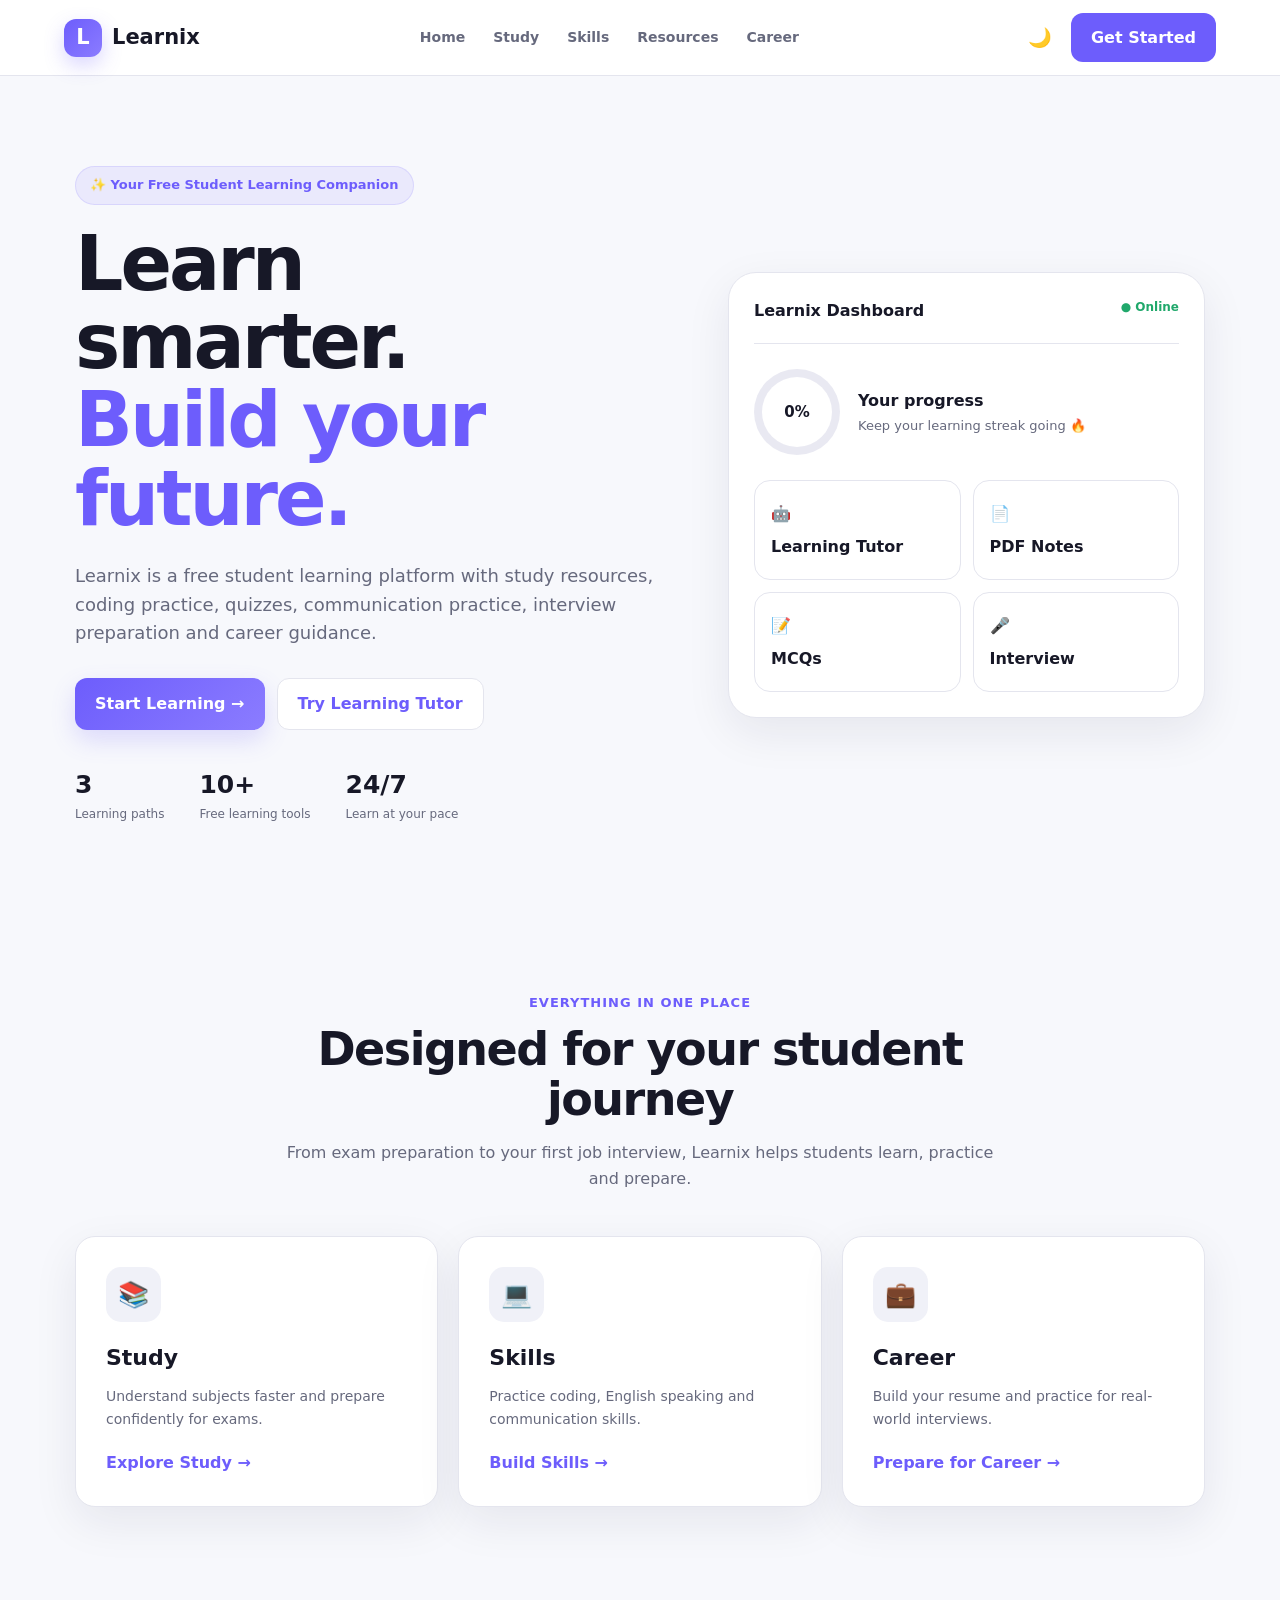
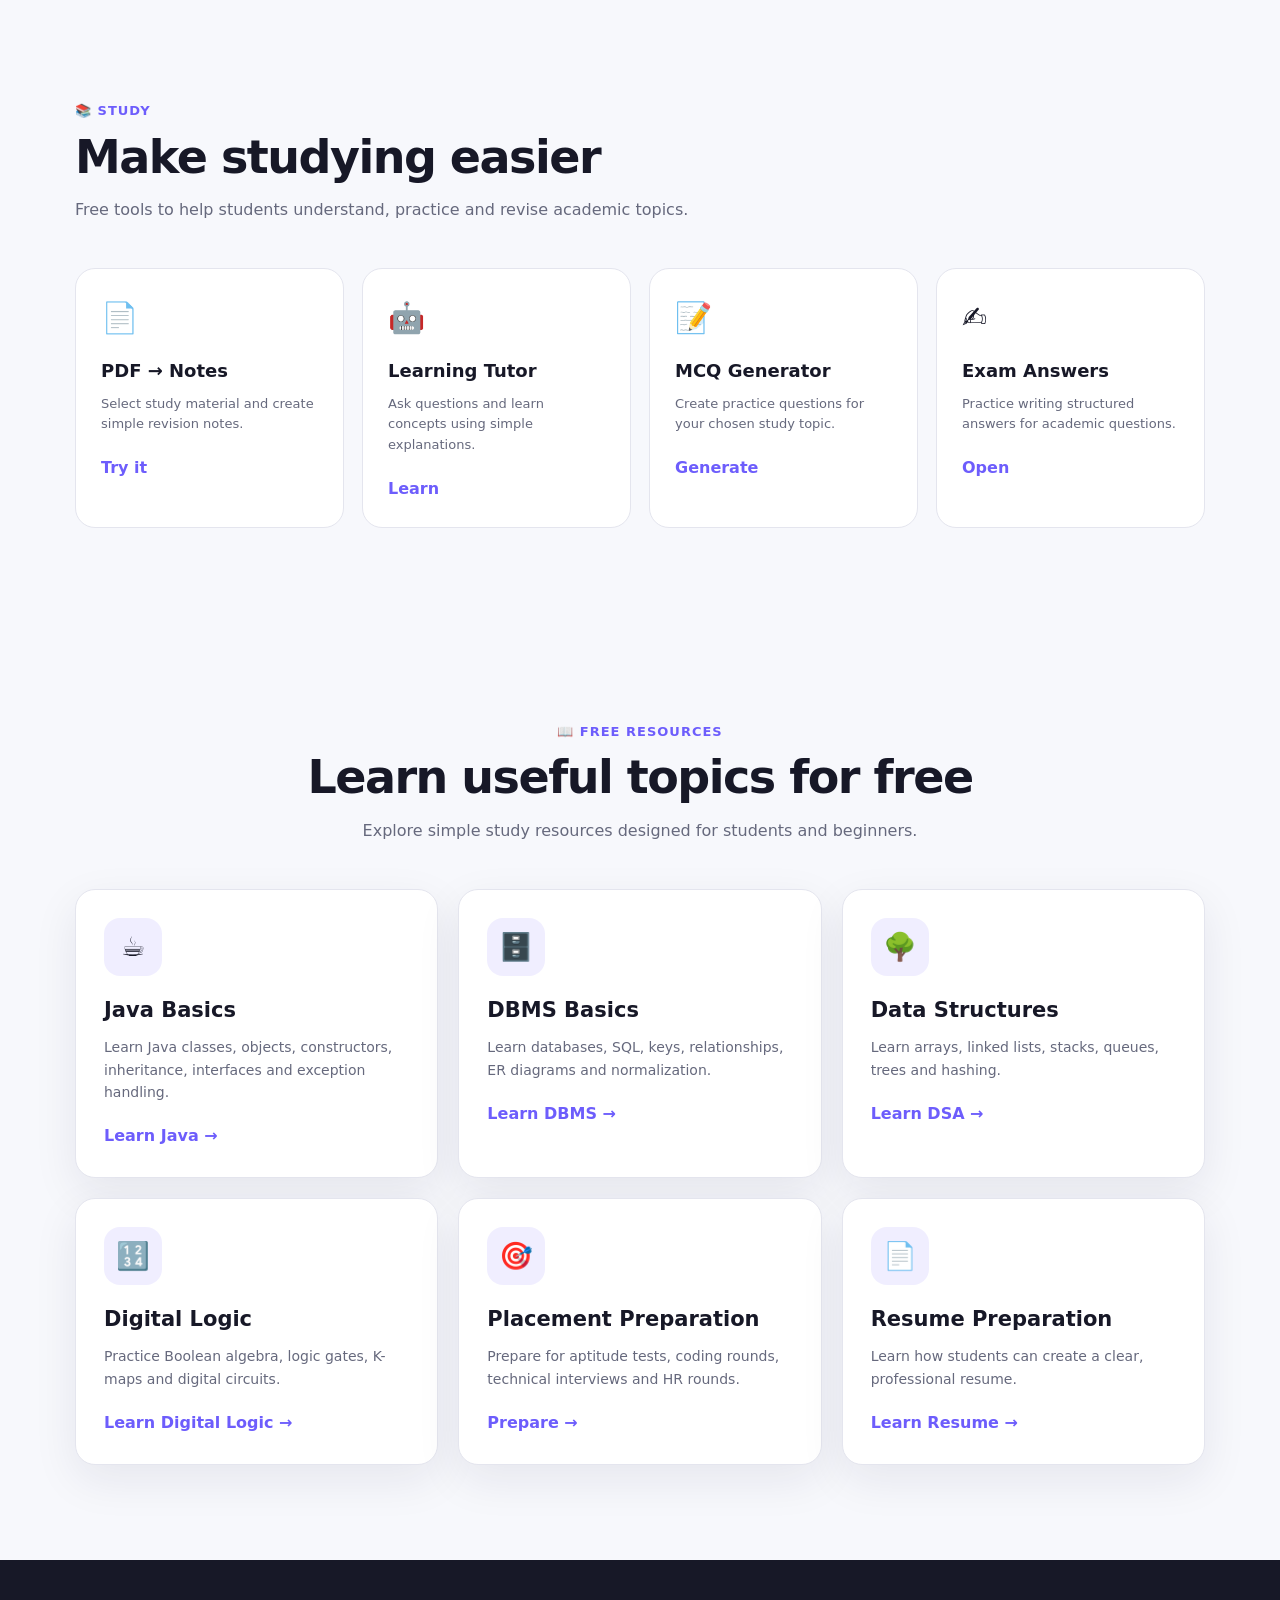
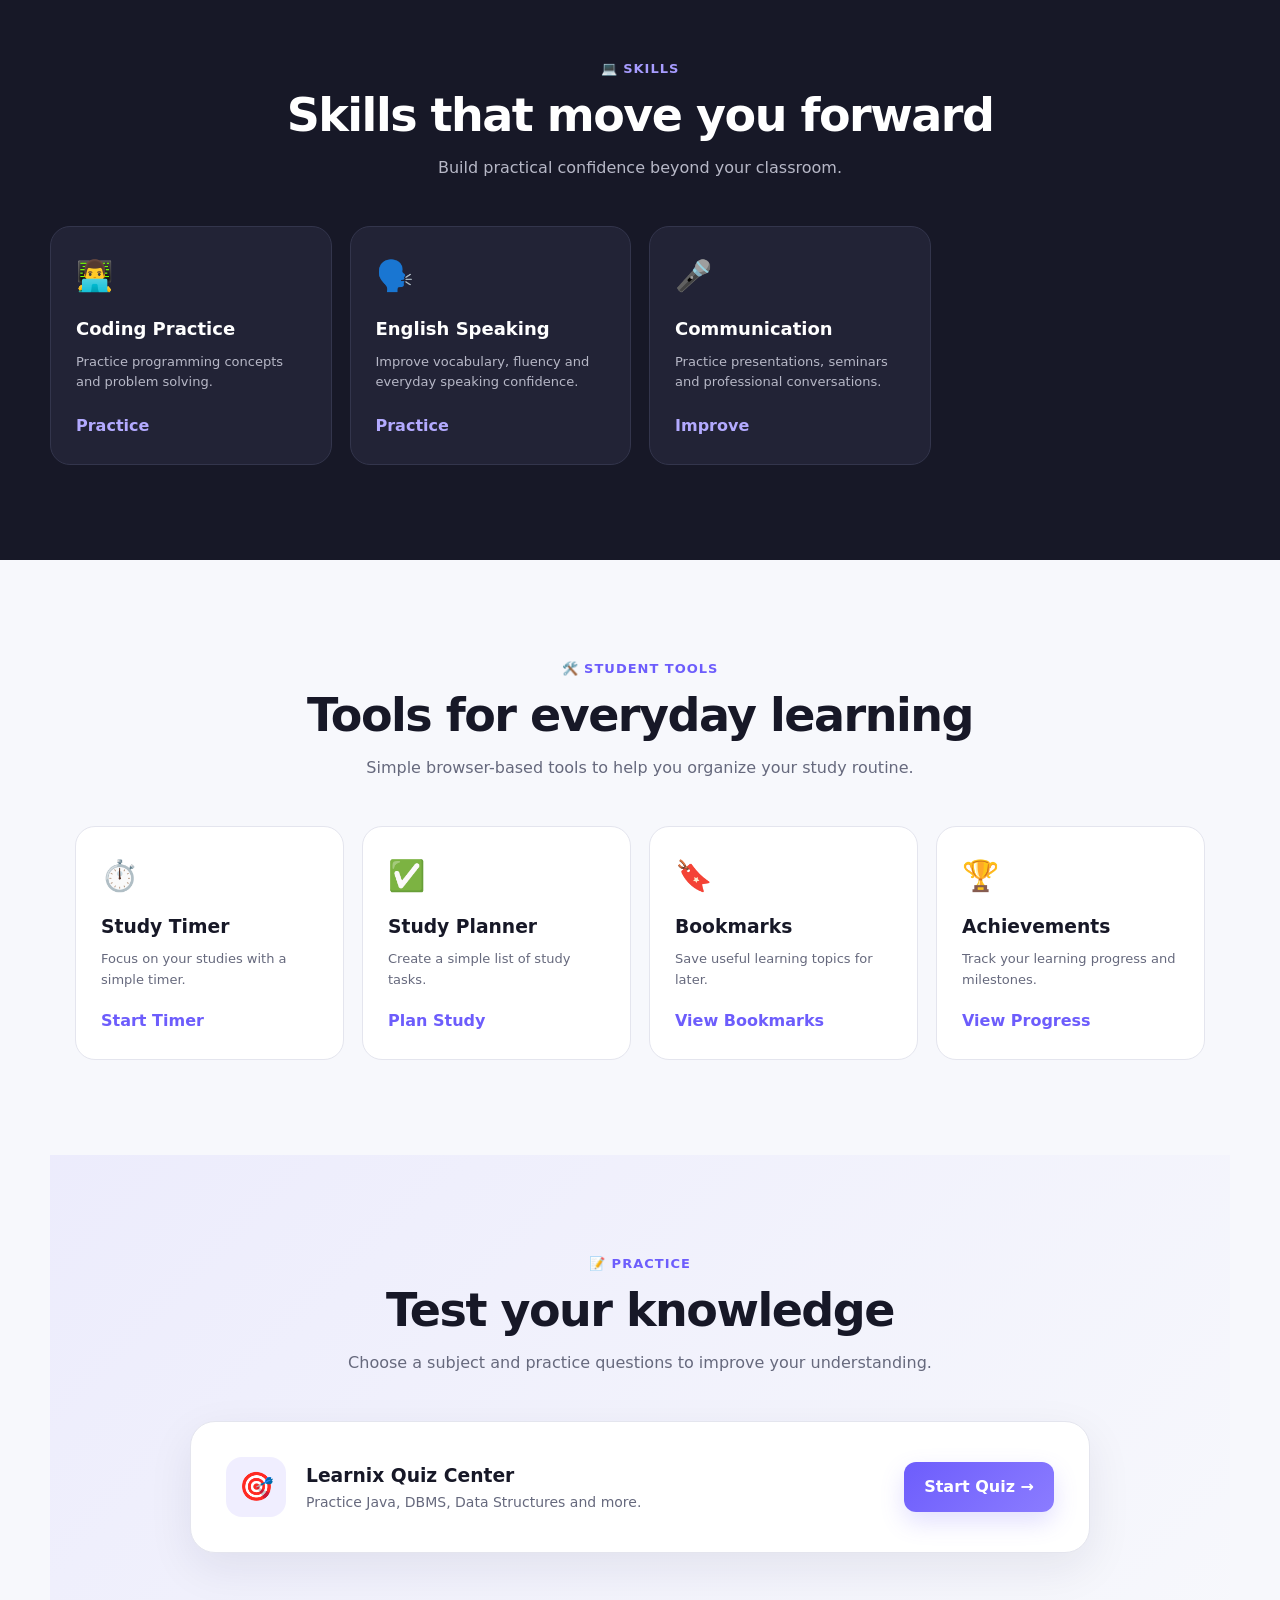
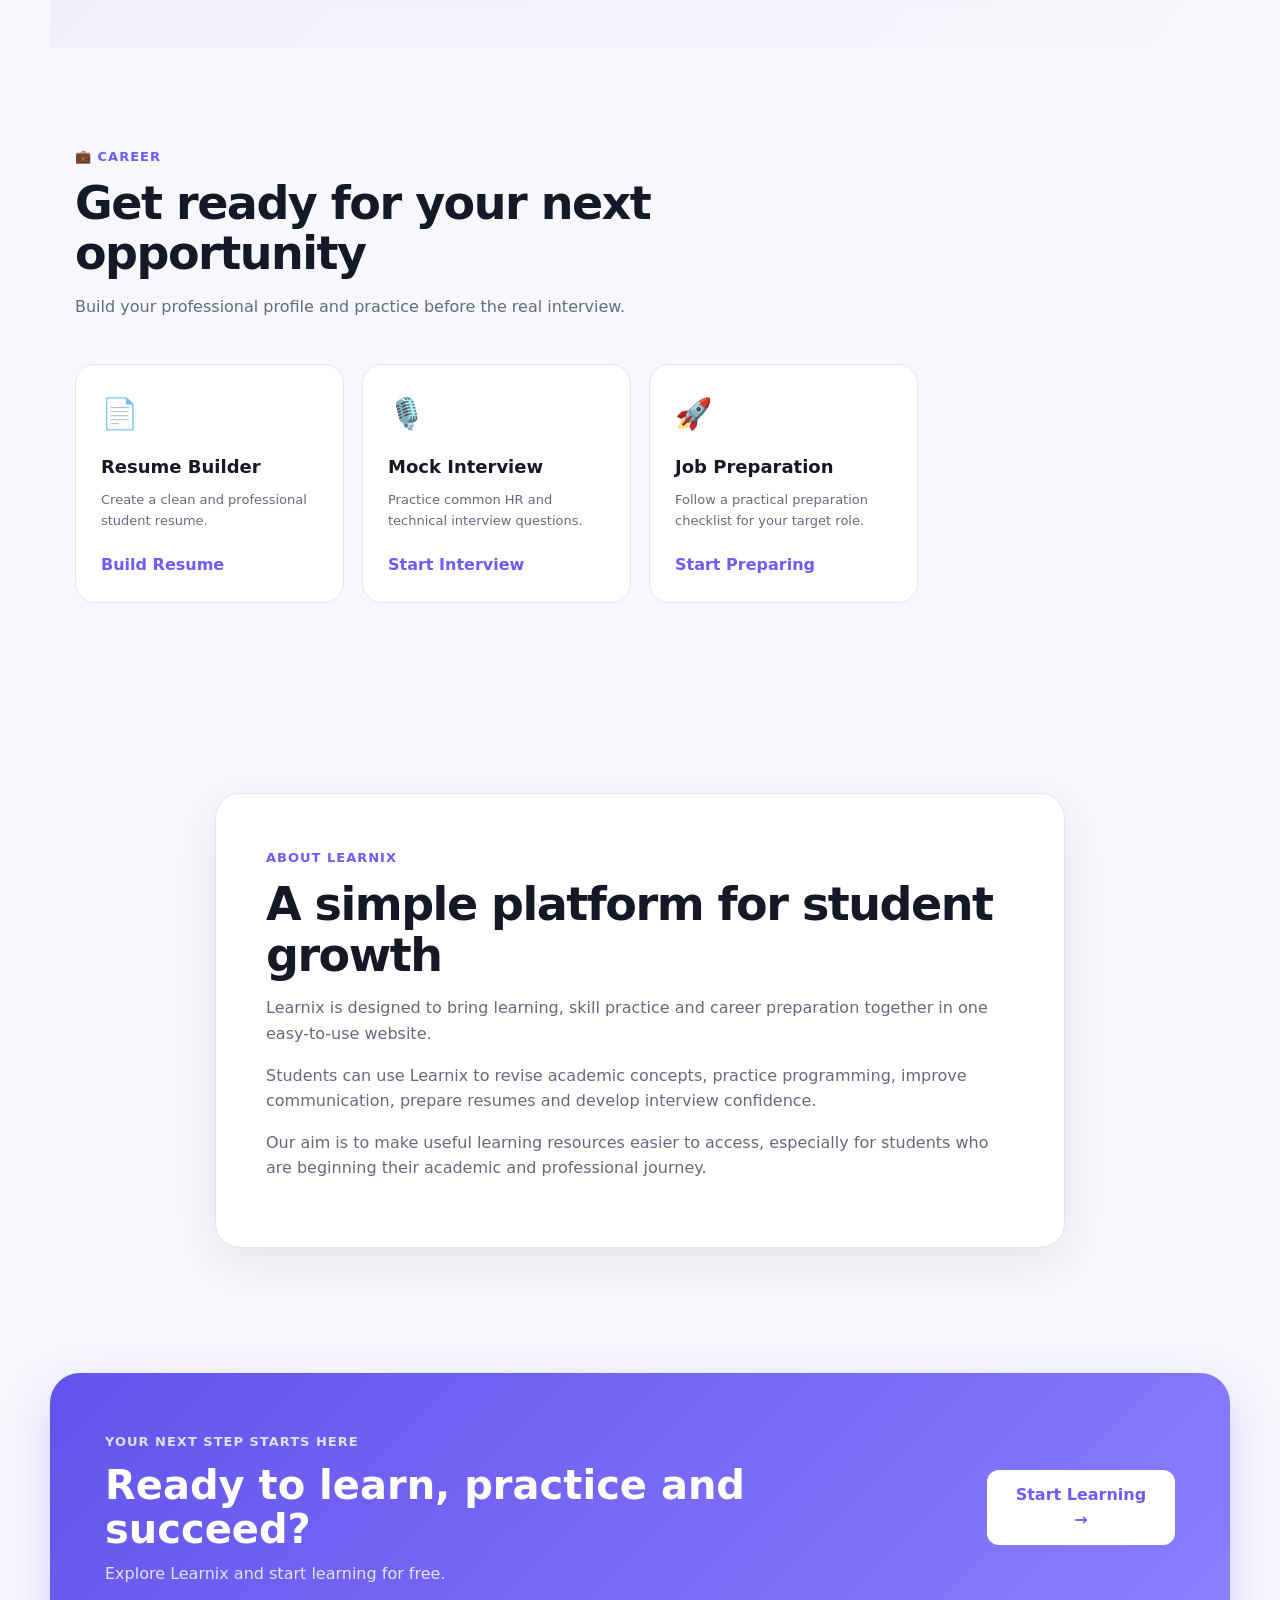
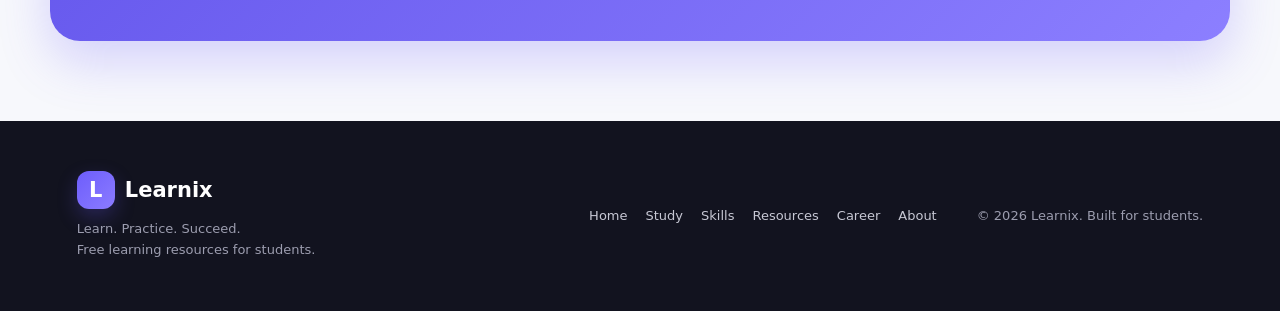
==== index.html @ 2bd8c311 "Update index.html" ====
<!DOCTYPE html>
<html lang="en">
<head>
  <meta charset="UTF-8">

  <meta name="viewport" content="width=device-width, initial-scale=1.0">

  <meta name="description"
    content="Learnix is a free student learning platform with study resources, quizzes, coding practice, communication practice, interview preparation and career guidance.">

  <meta name="keywords"
    content="student learning, Java, DBMS, data structures, digital logic, coding practice, quizzes, placement preparation, resume">

  <meta name="author" content="Learnix">

  <meta name="google-site-verification"
    content="WgPR1cvTCyJCbK8T-wBXMrwiM_SQbF-NjsoAGwTWQj8">

  <meta name="theme-color" content="#6d5dfc">

  <link rel="manifest" href="manifest.json">
  <link rel="stylesheet" href="style.css">

  <title>Learnix — Free Student Learning Platform</title>

  <!-- Google AdSense -->
  <script async
    src="https://pagead2.googlesyndication.com/pagead/js/adsbygoogle.js?client=ca-pub-1320658299938024"
    crossorigin="anonymous"></script>
</head>

<body>

<!-- ================= NAVBAR ================= -->

<header class="navbar">

  <a href="#home" class="brand">
    <span class="logo">L</span>
    <span>Learnix</span>
  </a>

  <nav id="nav">
    <a href="#home">Home</a>
    <a href="#study">Study</a>
    <a href="#skills">Skills</a>
    <a href="#resources">Resources</a>
    <a href="#career">Career</a>
  </nav>

  <div class="nav-actions">
    <button class="theme-btn" onclick="toggleTheme()" aria-label="Change theme">
      🌙
    </button>

    <button class="login-btn" onclick="openModal()">
      Get Started
    </button>

    <button
      class="nav-toggle"
      id="navToggle"
      aria-label="Open menu">
      ☰
    </button>
  </div>

</header>


<!-- ================= MAIN ================= -->

<main>

<!-- ================= HERO ================= -->

<section id="home" class="hero">

  <div class="hero-content">

    <div class="badge">
      ✨ Your Free Student Learning Companion
    </div>

    <h1>
      Learn smarter.<br>
      <span>Build your future.</span>
    </h1>

    <p>
      Learnix is a free student learning platform with study resources,
      coding practice, quizzes, communication practice, interview
      preparation and career guidance.
    </p>

    <div class="hero-actions">

      <button
        class="primary"
        onclick="scrollToSection('study')">
        Start Learning →
      </button>

      <button
    type="button"
    class="secondary"
    id="tutorButton">
    Try Learning Tutor
      </button>

    </div>

    <div class="mini-stats">

      <div>
        <b>3</b>
        <span>Learning paths</span>
      </div>

      <div>
        <b>10+</b>
        <span>Free learning tools</span>
      </div>

      <div>
        <b>24/7</b>
        <span>Learn at your pace</span>
      </div>

    </div>

  </div>


  <!-- DASHBOARD CARD -->

  <div class="hero-card">

    <div class="dashboard-top">
      <span>Learnix Dashboard</span>
      <span class="online">● Online</span>
    </div>

    <div class="progress-box">

      <div class="progress-ring">
        <span id="heroProgress">0%</span>
      </div>

      <div>
        <b>Your progress</b>
        <p>Keep your learning streak going 🔥</p>
      </div>

    </div>

    <div class="quick-grid">

      <button onclick="openTutor()">
        🤖
        <span>Learning Tutor</span>
      </button>

      <button onclick="openFeature('PDF → Notes')">
        📄
        <span>PDF Notes</span>
      </button>

      <button onclick="openFeature('MCQ Generator')">
        📝
        <span>MCQs</span>
      </button>

      <button onclick="openFeature('Mock Interview')">
        🎤
        <span>Interview</span>
      </button>

    </div>

  </div>

</section>


<!-- ================= OVERVIEW ================= -->

<section class="section intro">

  <div class="section-heading">

    <span class="eyebrow">
      Everything in one place
    </span>

    <h2>
      Designed for your student journey
    </h2>

    <p>
      From exam preparation to your first job interview,
      Learnix helps students learn, practice and prepare.
    </p>

  </div>


  <div class="three-cards">

    <article class="category study">

      <div class="icon">📚</div>

      <h3>Study</h3>

      <p>
        Understand subjects faster and prepare confidently
        for exams.
      </p>

      <button onclick="scrollToSection('study')">
        Explore Study →
      </button>

    </article>


    <article class="category skills">

      <div class="icon">💻</div>

      <h3>Skills</h3>

      <p>
        Practice coding, English speaking and communication
        skills.
      </p>

      <button onclick="scrollToSection('skills')">
        Build Skills →
      </button>

    </article>


    <article class="category career">

      <div class="icon">💼</div>

      <h3>Career</h3>

      <p>
        Build your resume and practice for real-world
        interviews.
      </p>

      <button onclick="scrollToSection('career')">
        Prepare for Career →
      </button>

    </article>

  </div>

</section>


<!-- ================= STUDY ================= -->

<section id="study" class="section feature-section">

  <div class="section-heading left">

    <span class="eyebrow">
      📚 Study
    </span>

    <h2>
      Make studying easier
    </h2>

    <p>
      Free tools to help students understand, practice
      and revise academic topics.
    </p>

  </div>


  <div class="feature-grid">

    <article class="feature">

      <span>📄</span>

      <h3>
        PDF → Notes
      </h3>

      <p>
        Select study material and create simple revision notes.
      </p>

      <button onclick="openFeature('PDF → Notes')">
        Try it
      </button>

    </article>


    <article class="feature">

      <span>🤖</span>

      <h3>
        Learning Tutor
      </h3>

      <p>
        Ask questions and learn concepts using simple explanations.
      </p>

      <button onclick="openTutor()">
        Learn
      </button>

    </article>


    <article class="feature">

      <span>📝</span>

      <h3>
        MCQ Generator
      </h3>

      <p>
        Create practice questions for your chosen study topic.
      </p>

      <button onclick="openFeature('MCQ Generator')">
        Generate
      </button>

    </article>


    <article class="feature">

      <span>✍️</span>

      <h3>
        Exam Answers
      </h3>

      <p>
        Practice writing structured answers for academic questions.
      </p>

      <button onclick="openFeature('Exam Answers')">
        Open
      </button>

    </article>

  </div>

</section>


<!-- ================= RESOURCES ================= -->

<section id="resources" class="section resources-section">

  <div class="section-heading">

    <span class="eyebrow">
      📖 Free Resources
    </span>

    <h2>
      Learn useful topics for free
    </h2>

    <p>
      Explore simple study resources designed for students
      and beginners.
    </p>

  </div>


  <div class="resource-grid">


    <!-- JAVA -->

    <article class="resource-card">

      <div class="resource-icon">
        ☕
      </div>

      <h3>
        Java Basics
      </h3>

      <p>
        Learn Java classes, objects, constructors,
        inheritance, interfaces and exception handling.
      </p>

      <button onclick="openFeature('Java Guide')">
        Learn Java →
      </button>

    </article>


    <!-- DBMS -->

    <article class="resource-card">

      <div class="resource-icon">
        🗄️
      </div>

      <h3>
        DBMS Basics
      </h3>

      <p>
        Learn databases, SQL, keys, relationships,
        ER diagrams and normalization.
      </p>

      <button onclick="openFeature('DBMS Guide')">
        Learn DBMS →
      </button>

    </article>


    <!-- DATA STRUCTURES -->

    <article class="resource-card">

      <div class="resource-icon">
        🌳
      </div>

      <h3>
        Data Structures
      </h3>

      <p>
        Learn arrays, linked lists, stacks, queues,
        trees and hashing.
      </p>

      <button onclick="openFeature('Data Structures Guide')">
        Learn DSA →
      </button>

    </article>


    <!-- DIGITAL LOGIC -->

    <article class="resource-card">

      <div class="resource-icon">
        🔢
      </div>

      <h3>
        Digital Logic
      </h3>

      <p>
        Practice Boolean algebra, logic gates, K-maps
        and digital circuits.
      </p>

      <button onclick="openFeature('Digital Logic Guide')">
        Learn Digital Logic →
      </button>

    </article>


    <!-- PLACEMENT -->

    <article class="resource-card">

      <div class="resource-icon">
        🎯
      </div>

      <h3>
        Placement Preparation
      </h3>

      <p>
        Prepare for aptitude tests, coding rounds,
        technical interviews and HR rounds.
      </p>

      <button onclick="openFeature('Placement Guide')">
        Prepare →
      </button>

    </article>


    <!-- RESUME -->

    <article class="resource-card">

      <div class="resource-icon">
        📄
      </div>

      <h3>
        Resume Preparation
      </h3>

      <p>
        Learn how students can create a clear,
        professional resume.
      </p>

      <button onclick="openFeature('Resume Guide')">
        Learn Resume →
      </button>

    </article>

  </div>

</section>


<!-- ================= SKILLS ================= -->

<section id="skills" class="section dark-section">

  <div class="section-heading">

    <span class="eyebrow">
      💻 Skills
    </span>

    <h2>
      Skills that move you forward
    </h2>

    <p>
      Build practical confidence beyond your classroom.
    </p>

  </div>


  <div class="feature-grid">

    <article class="feature dark-card">

      <span>👨‍💻</span>

      <h3>
        Coding Practice
      </h3>

      <p>
        Practice programming concepts and problem solving.
      </p>

      <button onclick="openFeature('Coding Practice')">
        Practice
      </button>

    </article>


    <article class="feature dark-card">

      <span>🗣️</span>

      <h3>
        English Speaking
      </h3>

      <p>
        Improve vocabulary, fluency and everyday
        speaking confidence.
      </p>

      <button onclick="openFeature('English Speaking')">
        Practice
      </button>

    </article>


    <article class="feature dark-card">

      <span>🎤</span>

      <h3>
        Communication
      </h3>

      <p>
        Practice presentations, seminars and professional
        conversations.
      </p>

      <button onclick="openFeature('Communication')">
        Improve
      </button>

    </article>

  </div>

</section>


<!-- ================= ADVANCED TOOLS ================= -->

<section id="tools" class="section">

  <div class="section-heading">

    <span class="eyebrow">
      🛠️ Student Tools
    </span>

    <h2>
      Tools for everyday learning
    </h2>

    <p>
      Simple browser-based tools to help you organize
      your study routine.
    </p>

  </div>


  <div class="tool-grid">


    <article class="tool-card">

      <span>⏱️</span>

      <h3>
        Study Timer
      </h3>

      <p>
        Focus on your studies with a simple timer.
      </p>

      <button onclick="openFeature('Study Timer')">
        Start Timer
      </button>

    </article>


    <article class="tool-card">

      <span>✅</span>

      <h3>
        Study Planner
      </h3>

      <p>
        Create a simple list of study tasks.
      </p>

      <button onclick="openFeature('Study Planner')">
        Plan Study
      </button>

    </article>


    <article class="tool-card">

      <span>🔖</span>

      <h3>
        Bookmarks
      </h3>

      <p>
        Save useful learning topics for later.
      </p>

      <button onclick="openFeature('Bookmarks')">
        View Bookmarks
      </button>

    </article>


    <article class="tool-card">

      <span>🏆</span>

      <h3>
        Achievements
      </h3>

      <p>
        Track your learning progress and milestones.
      </p>

      <button onclick="openFeature('Achievements')">
        View Progress
      </button>

    </article>

  </div>

</section>


<!-- ================= QUIZ ================= -->

<section id="quiz" class="section quiz-section">

  <div class="section-heading">

    <span class="eyebrow">
      📝 Practice
    </span>

    <h2>
      Test your knowledge
    </h2>

    <p>
      Choose a subject and practice questions to improve
      your understanding.
    </p>

  </div>


  <div class="quiz-card">

    <div class="quiz-info">

      <span>🎯</span>

      <div>

        <h3>
          Learnix Quiz Center
        </h3>

        <p>
          Practice Java, DBMS, Data Structures and more.
        </p>

      </div>

    </div>


    <button
      class="primary"
      onclick="openFeature('MCQ Generator')">
      Start Quiz →
    </button>

  </div>

</section>


<!-- ================= CAREER ================= -->

<section id="career" class="section feature-section">

  <div class="section-heading left">

    <span class="eyebrow">
      💼 Career
    </span>

    <h2>
      Get ready for your next opportunity
    </h2>

    <p>
      Build your professional profile and practice
      before the real interview.
    </p>

  </div>


  <div class="feature-grid">

    <article class="feature">

      <span>📄</span>

      <h3>
        Resume Builder
      </h3>

      <p>
        Create a clean and professional student resume.
      </p>

      <button onclick="openFeature('Resume Builder')">
        Build Resume
      </button>

    </article>


    <article class="feature">

      <span>🎙️</span>

      <h3>
        Mock Interview
      </h3>

      <p>
        Practice common HR and technical interview questions.
      </p>

      <button onclick="openFeature('Mock Interview')">
        Start Interview
      </button>

    </article>


    <article class="feature">

      <span>🚀</span>

      <h3>
        Job Preparation
      </h3>

      <p>
        Follow a practical preparation checklist
        for your target role.
      </p>

      <button onclick="openFeature('Job Preparation')">
        Start Preparing
      </button>

    </article>

  </div>

</section>


<!-- ================= ABOUT ================= -->

<section id="about" class="section about-section">

  <div class="about-content">

    <span class="eyebrow">
      About Learnix
    </span>

    <h2>
      A simple platform for student growth
    </h2>

    <p>
      Learnix is designed to bring learning, skill practice
      and career preparation together in one easy-to-use website.
    </p>

    <p>
      Students can use Learnix to revise academic concepts,
      practice programming, improve communication, prepare
      resumes and develop interview confidence.
    </p>

    <p>
      Our aim is to make useful learning resources easier
      to access, especially for students who are beginning
      their academic and professional journey.
    </p>

  </div>

</section>


<!-- ================= CTA ================= -->

<section class="cta">

  <div>

    <span class="eyebrow">
      Your next step starts here
    </span>

    <h2>
      Ready to learn, practice and succeed?
    </h2>

    <p>
      Explore Learnix and start learning for free.
    </p>

  </div>

  <button
    class="primary light"
    onclick="scrollToSection('resources')">
    Start Learning →
  </button>

</section>

</main>


<!-- ================= FOOTER ================= -->

<footer>

  <div>

    <a href="#home" class="brand">

      <span class="logo">
        L
      </span>

      <span>
        Learnix
      </span>

    </a>

    <p>
      Learn. Practice. Succeed.
    </p>

    <p>
      Free learning resources for students.
    </p>

  </div>


  <div class="footer-links">

    <a href="#home">
      Home
    </a>

    <a href="#study">
      Study
    </a>

    <a href="#skills">
      Skills
    </a>

    <a href="#resources">
      Resources
    </a>

    <a href="#career">
      Career
    </a>

    <a href="#about">
      About
    </a>

  </div>


  <p class="copyright">
    © 2026 Learnix. Built for students.
  </p>

</footer>
<!-- ================= MODAL ================= -->

<div class="modal" id="modal" aria-hidden="true">

  <div class="modal-box">

    <button
      class="close modal-close"
      id="closeModal"
      onclick="closeModal()">
      ×
    </button>

    <div class="modal-icon">
      ✨
    </div>

    <h2 class="modal-title">
      Welcome to Learnix
    </h2>

    <div class="modal-body">

      <p>
        Start exploring free learning resources.
      </p>

      <input
        id="nameInput"
        type="text"
        placeholder="Enter your name"
        maxlength="50">

      <button
        class="primary full"
        onclick="continueAction()">
        Continue →
      </button>

      <small>
        Your name is stored only in your browser.
      </small>

    </div>

  </div>

</div>



<!-- ================= JAVASCRIPT ================= -->

<script src="script.js"></script>

</body>
</html>
---- style.css ----
/* =========================================================
   LEARNIX — ADVANCED STUDENT PLATFORM
   MAIN STYLESHEET
   ========================================================= */

:root {
  --primary: #6d5dfc;
  --primary-dark: #5748e8;
  --secondary: #8b7cff;

  --bg: #f7f8fc;
  --surface: #ffffff;
  --surface-2: #f0f1f8;

  --text: #171827;
  --muted: #66697d;
  --border: #e4e5ee;

  --success: #20a86b;
  --danger: #e05252;

  --shadow: 0 15px 45px rgba(30, 30, 60, 0.08);
  --shadow-hover: 0 20px 55px rgba(30, 30, 60, 0.14);

  --radius: 20px;
  --radius-small: 12px;

  --max-width: 1180px;
}


/* =========================================================
   RESET
   ========================================================= */

* {
  margin: 0;
  padding: 0;
  box-sizing: border-box;
}

html {
  scroll-behavior: smooth;
}

body {
  font-family:
    Inter,
    ui-sans-serif,
    system-ui,
    -apple-system,
    BlinkMacSystemFont,
    "Segoe UI",
    sans-serif;

  background: var(--bg);
  color: var(--text);
  line-height: 1.6;
  overflow-x: hidden;
}

button,
input,
textarea,
select {
  font: inherit;
}

button {
  cursor: pointer;
}

a {
  color: inherit;
  text-decoration: none;
}


/* =========================================================
   NAVBAR
   ========================================================= */

.navbar {
  width: 100%;
  height: 76px;

  display: flex;
  align-items: center;
  justify-content: space-between;

  padding: 0 5%;

  background: rgba(255, 255, 255, 0.92);

  border-bottom: 1px solid var(--border);

  position: sticky;
  top: 0;
  z-index: 1000;

  backdrop-filter: blur(15px);
}

.brand {
  display: inline-flex;
  align-items: center;
  gap: 10px;

  font-size: 21px;
  font-weight: 800;
}

.logo {
  width: 38px;
  height: 38px;

  display: inline-flex;
  align-items: center;
  justify-content: center;

  color: white;

  background: linear-gradient(
    135deg,
    var(--primary),
    var(--secondary)
  );

  border-radius: 12px;

  font-weight: 900;

  box-shadow: 0 8px 20px rgba(109, 93, 252, 0.25);
}

.navbar nav {
  display: flex;
  align-items: center;
  gap: 28px;
}

.navbar nav a {
  color: var(--muted);
  font-size: 14px;
  font-weight: 600;

  transition: 0.2s ease;
}

.navbar nav a:hover {
  color: var(--primary);
}

.nav-actions {
  display: flex;
  align-items: center;
  gap: 10px;
}

.theme-btn,
.nav-toggle {
  border: 0;
  background: transparent;

  width: 42px;
  height: 42px;

  border-radius: 12px;

  display: flex;
  align-items: center;
  justify-content: center;

  font-size: 19px;

  transition: 0.2s ease;
}

.theme-btn:hover,
.nav-toggle:hover {
  background: var(--surface-2);
}

.nav-toggle {
  display: none;
}


/* =========================================================
   BUTTONS
   ========================================================= */

button {
  border: 0;
}

.primary,
.secondary,
.login-btn {
  padding: 12px 20px;

  border-radius: 12px;

  font-weight: 700;

  transition:
    transform 0.2s ease,
    box-shadow 0.2s ease,
    background 0.2s ease;
}

.primary {
  color: white;

  background: linear-gradient(
    135deg,
    var(--primary),
    var(--secondary)
  );

  box-shadow: 0 10px 25px rgba(109, 93, 252, 0.2);
}

.primary:hover {
  transform: translateY(-2px);
  box-shadow: 0 15px 30px rgba(109, 93, 252, 0.3);
}

.secondary {
  background: var(--surface);
  color: var(--primary);

  border: 1px solid var(--border);
}

.secondary:hover {
  background: var(--surface-2);
  transform: translateY(-2px);
}

.login-btn {
  color: white;
  background: var(--primary);
}

.login-btn:hover {
  background: var(--primary-dark);
}

.full {
  width: 100%;
}


/* =========================================================
   HERO
   ========================================================= */

.hero {
  max-width: var(--max-width);

  min-height: 650px;

  margin: auto;

  padding:
    90px 25px
    70px;

  display: grid;

  grid-template-columns:
    1.1fr
    0.9fr;

  gap: 70px;

  align-items: center;
}

.hero-content {
  max-width: 650px;
}

.badge {
  display: inline-flex;

  padding: 8px 14px;

  margin-bottom: 20px;

  color: var(--primary);

  background: rgba(109, 93, 252, 0.09);

  border: 1px solid rgba(109, 93, 252, 0.14);

  border-radius: 999px;

  font-size: 13px;
  font-weight: 700;
}

.hero h1 {
  font-size: clamp(45px, 7vw, 76px);

  line-height: 1.03;

  letter-spacing: -3px;

  margin-bottom: 24px;
}

.hero h1 span {
  color: var(--primary);
}

.hero p {
  color: var(--muted);

  font-size: 18px;

  max-width: 620px;

  margin-bottom: 30px;
}

.hero-actions {
  display: flex;
  flex-wrap: wrap;
  gap: 12px;

  margin-bottom: 35px;
}

.mini-stats {
  display: flex;
  gap: 35px;
}

.mini-stats div {
  display: flex;
  flex-direction: column;
}

.mini-stats b {
  font-size: 25px;
}

.mini-stats span {
  color: var(--muted);
  font-size: 12px;
}


/* =========================================================
   HERO DASHBOARD CARD
   ========================================================= */

.hero-card {
  background: var(--surface);

  border: 1px solid var(--border);

  border-radius: 28px;

  padding: 25px;

  box-shadow: var(--shadow);

  animation: floatCard 4s ease-in-out infinite;
}

@keyframes floatCard {

  0%,
  100% {
    transform: translateY(0);
  }

  50% {
    transform: translateY(-8px);
  }
}

.dashboard-top {
  display: flex;
  justify-content: space-between;

  padding-bottom: 20px;

  border-bottom: 1px solid var(--border);

  font-weight: 800;
}

.online {
  color: var(--success);
  font-size: 12px;
}

.progress-box {
  display: flex;
  align-items: center;

  gap: 18px;

  padding: 25px 0;
}

.progress-box p {
  margin: 3px 0 0;

  color: var(--muted);

  font-size: 13px;
}

.progress-ring {
  width: 86px;
  height: 86px;

  display: flex;
  align-items: center;
  justify-content: center;

  flex-shrink: 0;

  border-radius: 50%;

  background:
    conic-gradient(
      var(--primary) 0deg,
      var(--primary) 0deg,
      #e9e9f2 0deg
    );

  position: relative;
}

.progress-ring::after {
  content: "";

  position: absolute;

  inset: 8px;

  background: var(--surface);

  border-radius: 50%;
}

.progress-ring span {
  position: relative;
  z-index: 2;

  font-weight: 800;
  font-size: 15px;
}

.quick-grid {
  display: grid;

  grid-template-columns: 1fr 1fr;

  gap: 12px;
}

.quick-grid button {
  min-height: 100px;

  display: flex;
  flex-direction: column;

  align-items: flex-start;
  justify-content: center;

  gap: 8px;

  padding: 16px;

  border: 1px solid var(--border);

  border-radius: 16px;

  background: var(--surface);

  color: var(--text);

  font-weight: 700;

  transition: 0.2s ease;
}

.quick-grid button:first-letter {
  font-size: 22px;
}

.quick-grid button:hover {
  transform: translateY(-3px);

  border-color: rgba(109, 93, 252, 0.35);

  box-shadow: var(--shadow);
}


/* =========================================================
   SECTIONS
   ========================================================= */

.section {
  max-width: var(--max-width);

  margin: auto;

  padding:
    95px 25px;
}

.section-heading {
  max-width: 720px;

  margin:
    0 auto
    45px;

  text-align: center;
}

.section-heading.left {
  margin-left: 0;
  text-align: left;
}

.eyebrow {
  display: inline-block;

  margin-bottom: 10px;

  color: var(--primary);

  font-size: 13px;

  font-weight: 800;

  text-transform: uppercase;

  letter-spacing: 1px;
}

.section-heading h2,
.about-content h2 {
  font-size: clamp(30px, 5vw, 46px);

  line-height: 1.1;

  letter-spacing: -1.5px;

  margin-bottom: 15px;
}

.section-heading p,
.about-content p {
  color: var(--muted);

  font-size: 16px;
}


/* =========================================================
   INTRO CARDS
   ========================================================= */

.three-cards {
  display: grid;

  grid-template-columns:
    repeat(3, 1fr);

  gap: 20px;
}

.category {
  padding: 30px;

  background: var(--surface);

  border: 1px solid var(--border);

  border-radius: var(--radius);

  box-shadow: var(--shadow);

  transition: 0.25s ease;
}

.category:hover {
  transform: translateY(-6px);
  box-shadow: var(--shadow-hover);
}

.category .icon {
  width: 55px;
  height: 55px;

  display: flex;
  align-items: center;
  justify-content: center;

  background: var(--surface-2);

  border-radius: 15px;

  font-size: 25px;

  margin-bottom: 18px;
}

.category h3 {
  margin-bottom: 10px;

  font-size: 22px;
}

.category p {
  color: var(--muted);

  font-size: 14px;

  margin-bottom: 20px;
}

.category button {
  color: var(--primary);

  background: transparent;

  font-weight: 800;
}


/* =========================================================
   FEATURE GRID
   ========================================================= */

.feature-grid {
  display: grid;

  grid-template-columns:
    repeat(4, 1fr);

  gap: 18px;
}

.feature {
  padding: 25px;

  background: var(--surface);

  border: 1px solid var(--border);

  border-radius: var(--radius);

  transition: 0.25s ease;
}

.feature:hover {
  transform: translateY(-5px);

  box-shadow: var(--shadow-hover);

  border-color: rgba(109, 93, 252, 0.25);
}

.feature > span {
  display: block;

  font-size: 30px;

  margin-bottom: 15px;
}

.feature h3 {
  font-size: 18px;

  margin-bottom: 8px;
}

.feature p {
  color: var(--muted);

  font-size: 13px;

  margin-bottom: 20px;
}

.feature button,
.resource-card button,
.tool-card button {
  color: var(--primary);

  background: transparent;

  font-weight: 800;
}


/* =========================================================
   DARK SECTION
   ========================================================= */

.dark-section {
  max-width: none;

  padding-left: max(25px, calc((100% - var(--max-width)) / 2));
  padding-right: max(25px, calc((100% - var(--max-width)) / 2));

  background: #171827;

  color: white;
}

.dark-section .section-heading p {
  color: #b7b8c7;
}

.dark-section .eyebrow {
  color: #a79cff;
}

.dark-card {
  background: #222336;

  border-color: #33354c;
}

.dark-card p {
  color: #b7b8c7;
}

.dark-card button {
  color: #b3aaff;
}


/* =========================================================
   RESOURCE SECTION
   ========================================================= */

.resources-section {
  background: var(--bg);
}

.resource-grid {
  display: grid;

  grid-template-columns:
    repeat(3, 1fr);

  gap: 20px;
}

.resource-card {
  padding: 28px;

  background: var(--surface);

  border: 1px solid var(--border);

  border-radius: var(--radius);

  box-shadow: var(--shadow);

  transition: 0.25s ease;
}

.resource-card:hover {
  transform: translateY(-6px);

  box-shadow: var(--shadow-hover);

  border-color: rgba(109, 93, 252, 0.3);
}

.resource-icon {
  width: 58px;
  height: 58px;

  display: flex;
  align-items: center;
  justify-content: center;

  border-radius: 16px;

  background: rgba(109, 93, 252, 0.1);

  font-size: 27px;

  margin-bottom: 18px;
}

.resource-card h3 {
  font-size: 21px;

  margin-bottom: 9px;
}

.resource-card p {
  color: var(--muted);

  font-size: 14px;

  margin-bottom: 20px;
}


/* =========================================================
   TOOLS
   ========================================================= */

.tool-grid {
  display: grid;

  grid-template-columns:
    repeat(4, 1fr);

  gap: 18px;
}

.tool-card {
  padding: 25px;

  background: var(--surface);

  border: 1px solid var(--border);

  border-radius: var(--radius);

  transition: 0.25s ease;
}

.tool-card:hover {
  transform: translateY(-5px);

  box-shadow: var(--shadow-hover);
}

.tool-card > span {
  font-size: 30px;

  display: block;

  margin-bottom: 12px;
}

.tool-card h3 {
  margin-bottom: 7px;
}

.tool-card p {
  color: var(--muted);

  font-size: 13px;

  margin-bottom: 18px;
}


/* =========================================================
   QUIZ
   ========================================================= */

.quiz-section {
  background:
    linear-gradient(
      135deg,
      rgba(109, 93, 252, 0.08),
      transparent
    );
}

.quiz-card {
  max-width: 900px;

  margin: auto;

  padding: 35px;

  display: flex;

  align-items: center;

  justify-content: space-between;

  gap: 30px;

  background: var(--surface);

  border: 1px solid var(--border);

  border-radius: 25px;

  box-shadow: var(--shadow);
}

.quiz-info {
  display: flex;

  align-items: center;

  gap: 20px;
}

.quiz-info > span {
  width: 60px;
  height: 60px;

  display: flex;
  align-items: center;
  justify-content: center;

  background: rgba(109, 93, 252, 0.1);

  border-radius: 16px;

  font-size: 28px;
}

.quiz-info p {
  color: var(--muted);

  font-size: 14px;
}


/* =========================================================
   ABOUT
   ========================================================= */

.about-section {
  display: flex;

  justify-content: center;
}

.about-content {
  max-width: 850px;

  padding: 50px;

  background: var(--surface);

  border: 1px solid var(--border);

  border-radius: 25px;

  box-shadow: var(--shadow);
}

.about-content p {
  margin-bottom: 16px;
}


/* =========================================================
   CTA
   ========================================================= */

.cta {
  max-width: var(--max-width);

  margin:
    30px auto
    80px;

  padding: 55px;

  display: flex;

  align-items: center;

  justify-content: space-between;

  gap: 30px;

  color: white;

  background:
    linear-gradient(
      135deg,
      #6254eb,
      #8c7fff
    );

  border-radius: 30px;

  box-shadow: 0 20px 50px rgba(109, 93, 252, 0.25);
}

.cta .eyebrow {
  color: rgba(255, 255, 255, 0.8);
}

.cta h2 {
  font-size: clamp(27px, 4vw, 40px);

  line-height: 1.1;

  margin-bottom: 10px;
}

.cta p {
  color: rgba(255, 255, 255, 0.82);
}

.primary.light {
  color: var(--primary);

  background: white;

  box-shadow: none;
}

.primary.light:hover {
  background: #f5f5ff;
}


/* =========================================================
   FOOTER
   ========================================================= */

footer {
  padding: 50px 6%;

  display: grid;

  grid-template-columns:
    1fr
    auto
    auto;

  gap: 40px;

  align-items: center;

  background: #12131f;

  color: white;
}

footer .brand {
  margin-bottom: 10px;
}

footer p {
  color: #9c9daf;

  font-size: 13px;
}

.footer-links {
  display: flex;

  flex-wrap: wrap;

  gap: 18px;
}

.footer-links a {
  color: #c7c8d4;

  font-size: 13px;

  transition: 0.2s ease;
}

.footer-links a:hover {
  color: white;
}

.copyright {
  text-align: right;
}


/* =========================================================
   MODAL
   ========================================================= */

.modal {
  position: fixed;

  inset: 0;

  z-index: 3000;

  display: none;

  align-items: center;
  justify-content: center;

  padding: 20px;

  background: rgba(10, 10, 20, 0.68);

  backdrop-filter: blur(7px);
}

.modal.show {
  display: flex;
}

.modal-box {
  width: min(600px, 100%);

  max-height: 88vh;

  overflow-y: auto;

  padding: 35px;

  position: relative;

  background: var(--surface);

  color: var(--text);

  border-radius: 25px;

  box-shadow: 0 30px 80px rgba(0, 0, 0, 0.25);

  animation: modalIn 0.25s ease;
}

@keyframes modalIn {

  from {
    opacity: 0;
    transform: translateY(20px) scale(0.97);
  }

  to {
    opacity: 1;
    transform: translateY(0) scale(1);
  }

}

.close {
  position: absolute;

  top: 15px;
  right: 15px;

  width: 38px;
  height: 38px;

  display: flex;
  align-items: center;
  justify-content: center;

  border-radius: 50%;

  background: var(--surface-2);

  color: var(--text);

  font-size: 25px;
}

.modal-icon {
  width: 55px;
  height: 55px;

  display: flex;
  align-items: center;
  justify-content: center;

  margin-bottom: 15px;

  background: rgba(109, 93, 252, 0.1);

  border-radius: 15px;

  font-size: 25px;
}

.modal-box h2 {
  margin-bottom: 10px;
}

.modal-box p {
  color: var(--muted);

  margin-bottom: 20px;
}

.modal-box input,
.modal-box textarea,
.modal-box select {
  width: 100%;

  padding: 13px 15px;

  margin-bottom: 12px;

  background: var(--surface);

  color: var(--text);

  border: 1px solid var(--border);

  border-radius: 12px;

  outline: none;
}

.modal-box input:focus,
.modal-box textarea:focus,
.modal-box select:focus {
  border-color: var(--primary);

  box-shadow: 0 0 0 3px rgba(109, 93, 252, 0.1);
}

.modal-box small {
  display: block;

  color: var(--muted);

  text-align: center;

  margin-top: 12px;

  font-size: 11px;
}


/* =========================================================
   MODAL CONTENT
   ========================================================= */

.modal-content {
  margin-top: 20px;
}

.modal-content h3 {
  margin:
    22px 0
    8px;
}

.modal-content p {
  margin-bottom: 12px;
}

.modal-content ul {
  padding-left: 22px;

  margin-bottom: 15px;
}

.modal-content li {
  margin-bottom: 7px;
}

.modal-content code,
.code-box {
  display: block;

  padding: 18px;

  margin: 15px 0;

  overflow-x: auto;

  background: #171827;

  color: #f5f5ff;

  border-radius: 12px;

  font-family:
    Consolas,
    Monaco,
    monospace;

  font-size: 13px;

  white-space: pre-wrap;
}


/* =========================================================
   QUIZ UI
   ========================================================= */

.quiz-question {
  padding: 20px;

  margin-bottom: 15px;

  background: var(--surface-2);

  border-radius: 15px;
}

.quiz-question h3 {
  font-size: 16px;

  margin-bottom: 15px;
}

.quiz-option {
  width: 100%;

  padding: 12px 15px;

  margin-bottom: 8px;

  text-align: left;

  background: var(--surface);

  color: var(--text);

  border: 1px solid var(--border);

  border-radius: 10px;

  transition: 0.2s ease;
}

.quiz-option:hover {
  border-color: var(--primary);

  background: rgba(109, 93, 252, 0.05);
}

.quiz-option.correct {
  border-color: var(--success);

  background: rgba(32, 168, 107, 0.1);
}

.quiz-option.wrong {
  border-color: var(--danger);

  background: rgba(224, 82, 82, 0.1);
}

.quiz-result {
  padding: 25px;

  text-align: center;

  background: rgba(109, 93, 252, 0.08);

  border-radius: 15px;
}

.quiz-result strong {
  display: block;

  font-size: 40px;

  color: var(--primary);

  margin-bottom: 5px;
}


/* =========================================================
   TIMER
   ========================================================= */

.timer-display {
  text-align: center;

  font-size: 55px;

  font-weight: 900;

  letter-spacing: 2px;

  margin: 25px 0;

  color: var(--primary);
}

.timer-controls {
  display: flex;

  justify-content: center;

  gap: 10px;

  flex-wrap: wrap;
}


/* =========================================================
   PLANNER
   ========================================================= */

.planner-form {
  display: flex;

  gap: 10px;

  margin-bottom: 20px;
}

.planner-form input {
  flex: 1;

  margin: 0;
}

.task-list {
  list-style: none;

  padding: 0;
}

.task-list li {
  display: flex;

  align-items: center;

  justify-content: space-between;

  gap: 10px;

  padding: 12px 15px;

  margin-bottom: 8px;

  background: var(--surface-2);

  border-radius: 10px;
}

.task-list li.completed {
  text-decoration: line-through;

  opacity: 0.55;
}


/* =========================================================
   RESUME
   ========================================================= */

.resume-preview {
  padding: 30px;

  background: white;

  color: #171717;

  border: 1px solid #ddd;

  border-radius: 10px;

  margin-top: 20px;
}

.resume-preview h1 {
  font-size: 28px;

  margin-bottom: 3px;
}

.resume-preview .resume-contact {
  color: #666;

  font-size: 13px;

  margin-bottom: 20px;
}

.resume-preview h3 {
  padding-bottom: 5px;

  margin-top: 18px;

  border-bottom: 1px solid #ddd;
}


/* ============================
   NOTIFICATIONS
   ========================================================= */

.toast {
  position: fixed;

  right: 20px;
  bottom: 20px;

  z-index: 5000;

  max-width: 320px;

  padding: 14px 18px;

  color: white;

  background: #171827;

  border-radius: 12px;

  box-shadow: var(--shadow);

  animation: toastIn 0.3s ease;
}

@keyframes toastIn {

  from {
    opacity: 0;
    transform: translateY(15px);
  }

  to {
    opacity: 1;
    transform: translateY(0);
  }

}


/* =========================================================
   DARK MODE
   ========================================================= */

body.dark-mode {
  --bg: #0e0f18;
  --surface: #171827;
  --surface-2: #202133;

  --text: #f5f5fb;
  --muted: #a9aabd;
  --border: #2c2e43;

  --shadow: 0 15px 45px rgba(0, 0, 0, 0.25);
  --shadow-hover: 0 20px 55px rgba(0, 0, 0, 0.35);
}

body.dark-mode .navbar {
  background: rgba(14, 15, 24, 0.92);
}

body.dark-mode .secondary {
  background: var(--surface);
}

body.dark-mode .progress-ring::after {
  background: var(--surface);
}

body.dark-mode .resume-preview {
  background: white;
  color: #171717;
}

body.dark-mode .quiz-option {
  background: var(--surface);
}


/* =========================================================
   RESPONSIVE — TABLET
   ========================================================= */

@media (max-width: 1000px) {

  .navbar {
    padding: 0 25px;
  }

  .navbar nav {
    gap: 15px;
  }

  .hero {
    grid-template-columns: 1fr;

    text-align: center;

    padding-top: 65px;
  }

  .hero-content {
    margin: auto;
  }

  .hero-actions {
    justify-content: center;
  }

  .mini-stats {
    justify-content: center;
  }

  .hero-card {
    max-width: 650px;

    width: 100%;

    margin: auto;

    text-align: left;
  }

  .feature-grid {
    grid-template-columns:
      repeat(2, 1fr);
  }

  .tool-grid {
    grid-template-columns:
      repeat(2, 1fr);
  }

  .resource-grid {
    grid-template-columns:
      repeat(2, 1fr);
  }

  footer {
    grid-template-columns: 1fr 1fr;
  }

  .copyright {
    text-align: left;
  }

}


/* =========================================================
   RESPONSIVE — MOBILE
   ========================================================= */

@media (max-width: 700px) {

  .navbar {
    height: 68px;

    padding: 0 16px;
  }

  .navbar nav {
    display: none;

    position: absolute;

    top: 68px;
    left: 12px;
    right: 12px;

    padding: 15px;

    flex-direction: column;

    align-items: stretch;

    gap: 5px;

    background: var(--surface);

    border: 1px solid var(--border);

    border-radius: 15px;

    box-shadow: var(--shadow);
  }

  .navbar nav.active {
    display: flex;
  }

  .navbar nav a {
    padding: 12px;
  }

  .login-btn {
    display: none;
  }

  .nav-toggle {
    display: flex;
  }

  .hero {
    min-height: auto;

    padding:
      55px 18px
      50px;

    gap: 40px;
  }

  .hero h1 {
    font-size: 46px;

    letter-spacing: -2px;
  }

  .hero p {
    font-size: 16px;
  }

  .mini-stats {
    gap: 18px;
  }

  .mini-stats b {
    font-size: 21px;
  }

  .mini-stats span {
    font-size: 10px;
  }

  .section {
    padding:
      65px 18px;
  }

  .three-cards,
  .feature-grid,
  .resource-grid,
  .tool-grid {
    grid-template-columns: 1fr;
  }

  .section-heading {
    margin-bottom: 30px;
  }

  .quiz-card {
    flex-direction: column;

    align-items: stretch;

    padding: 25px;
  }

  .quiz-info {
    align-items: flex-start;
  }

  .cta {
    margin:
      20px 18px
      60px;

    padding: 35px 25px;

    flex-direction: column;

    align-items: flex-start;
  }

  footer {
    padding:
      40px 20px;

    grid-template-columns: 1fr;

    gap: 25px;
  }

  .copyright {
    text-align: left;
  }

  .modal-box {
    padding: 25px;

    max-height: 90vh;
  }

  .planner-form {
    flex-direction: column;
  }

}


/* =========================================================
   SMALL MOBILE
   ========================================================= */

@media (max-width: 420px) {

  .brand {
    font-size: 18px;
  }

  .logo {
    width: 34px;
    height: 34px;
  }

  .hero h1 {
    font-size: 40px;
  }

  .hero-actions {
    flex-direction: column;
  }

  .hero-actions button {
    width: 100%;
  }

  .quick-grid {
    grid-template-columns: 1fr;
  }

  .progress-box {
    align-items: flex-start;
  }

}


/* =========================================================
   ACCESSIBILITY
   ========================================================= */

button:focus-visible,
a:focus-visible,
input:focus-visible,
textarea:focus-visible,
select:focus-visible {
  outline: 3px solid rgba(109, 93, 252, 0.35);

  outline-offset: 2px;
}


/* =========================================================
   REDUCED MOTION
   ========================================================= */

@media (prefers-reduced-motion: reduce) {

  *,
  *::before,
  *::after {
    scroll-behavior: auto !important;

    animation-duration: 0.01ms !important;

    animation-iteration-count: 1 !important;

    transition-duration: 0.01ms !important;
  }

}
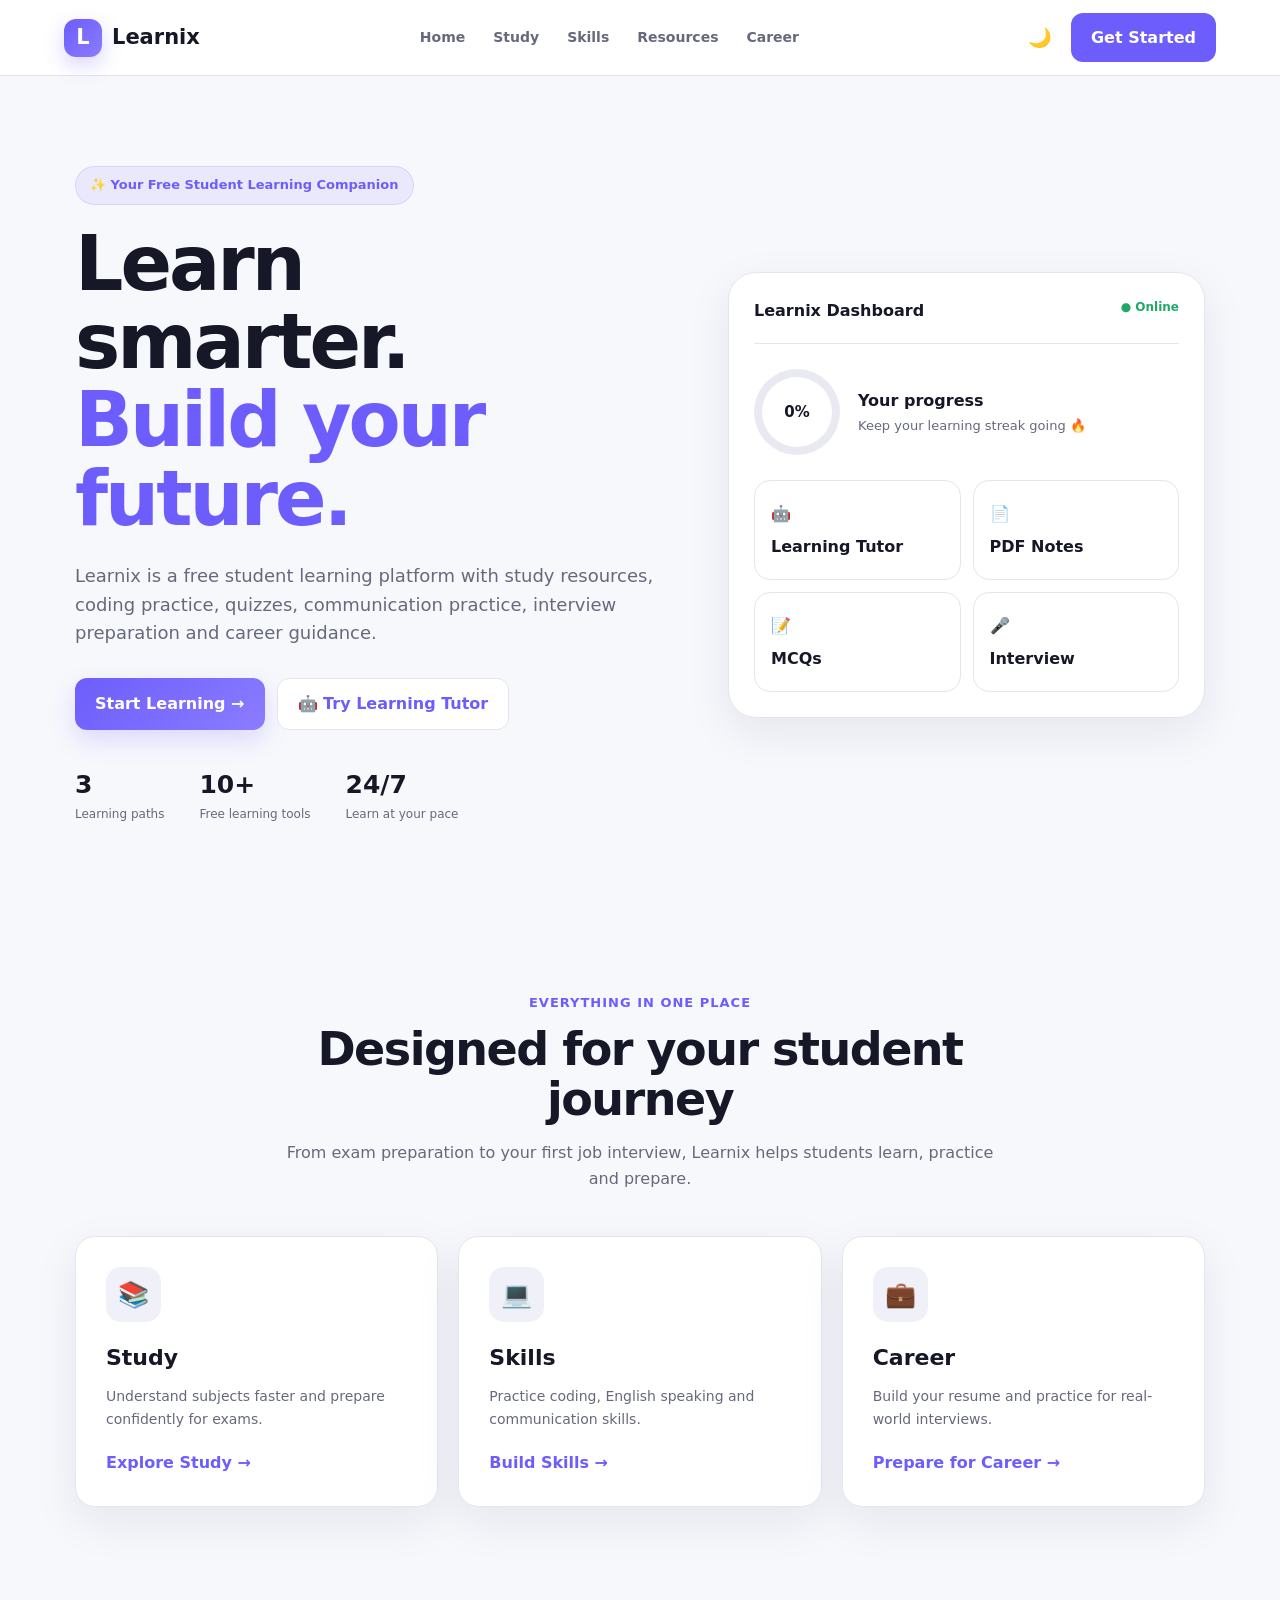
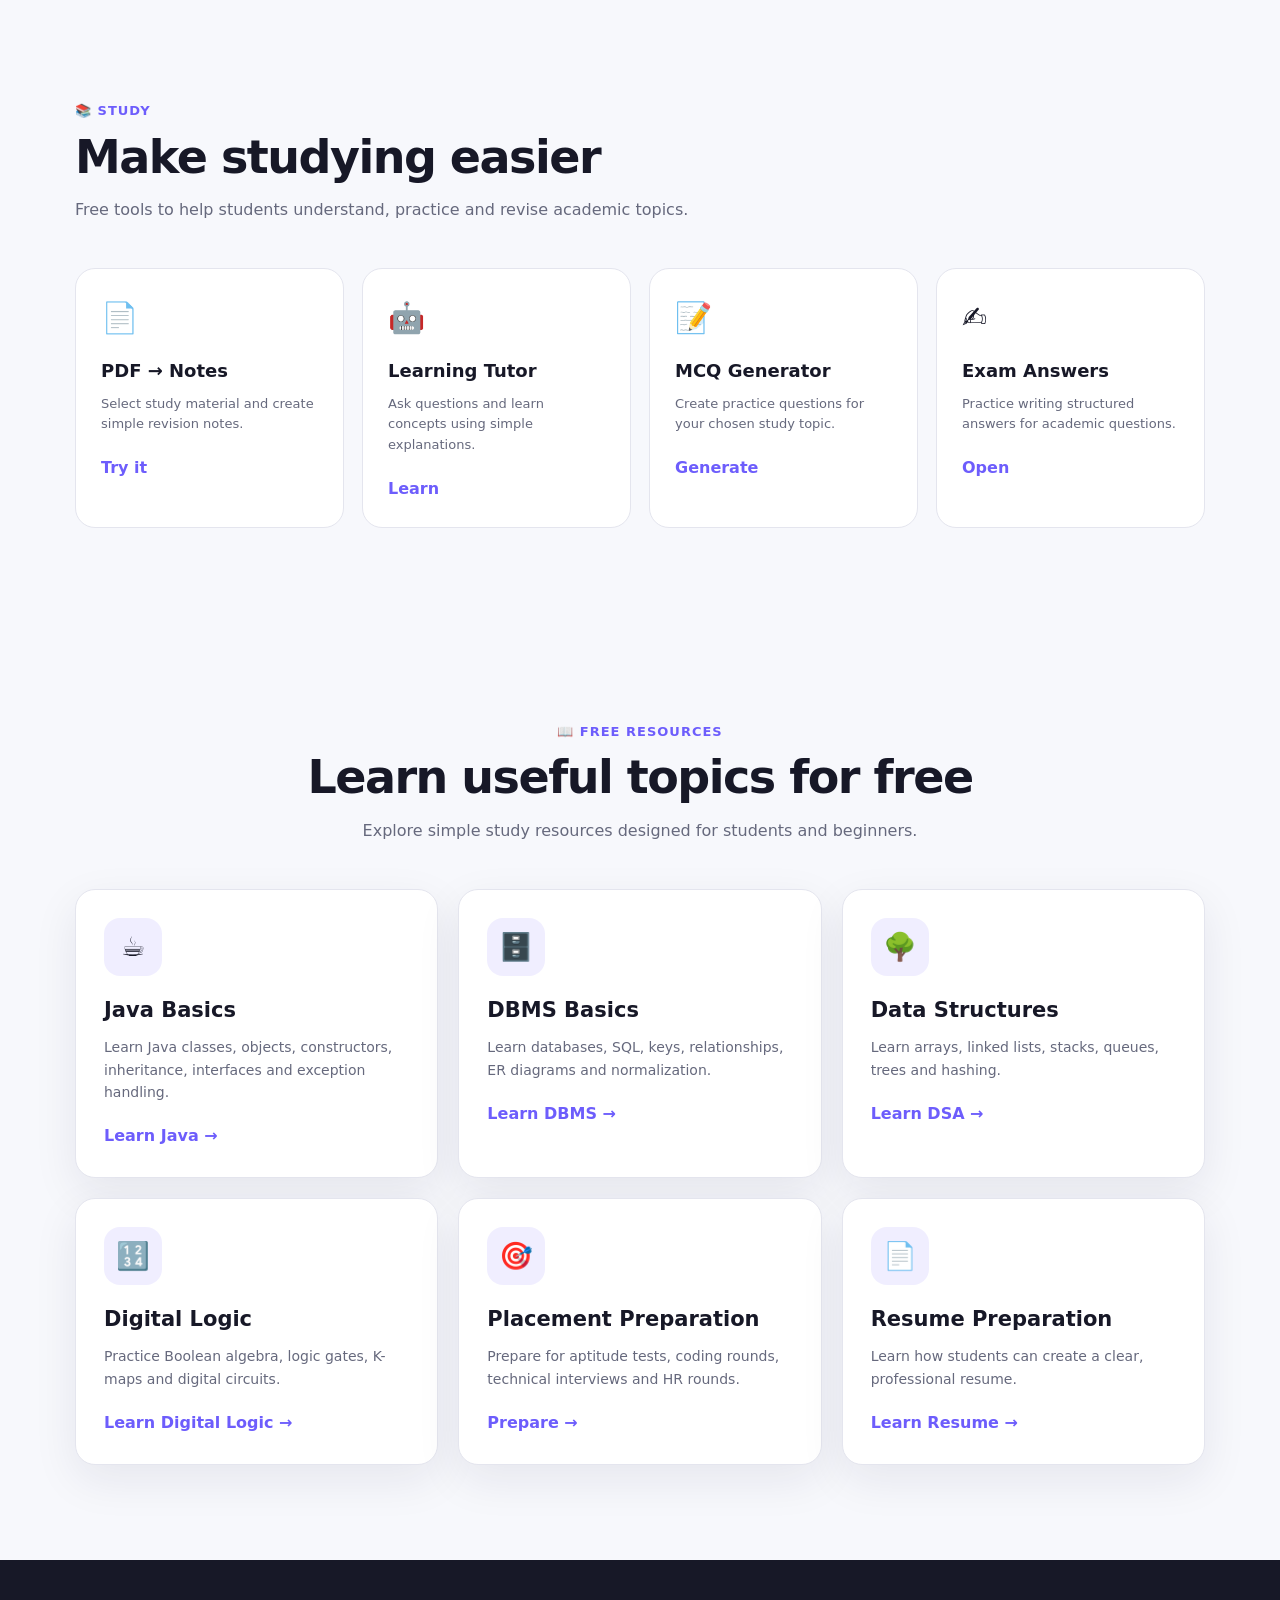
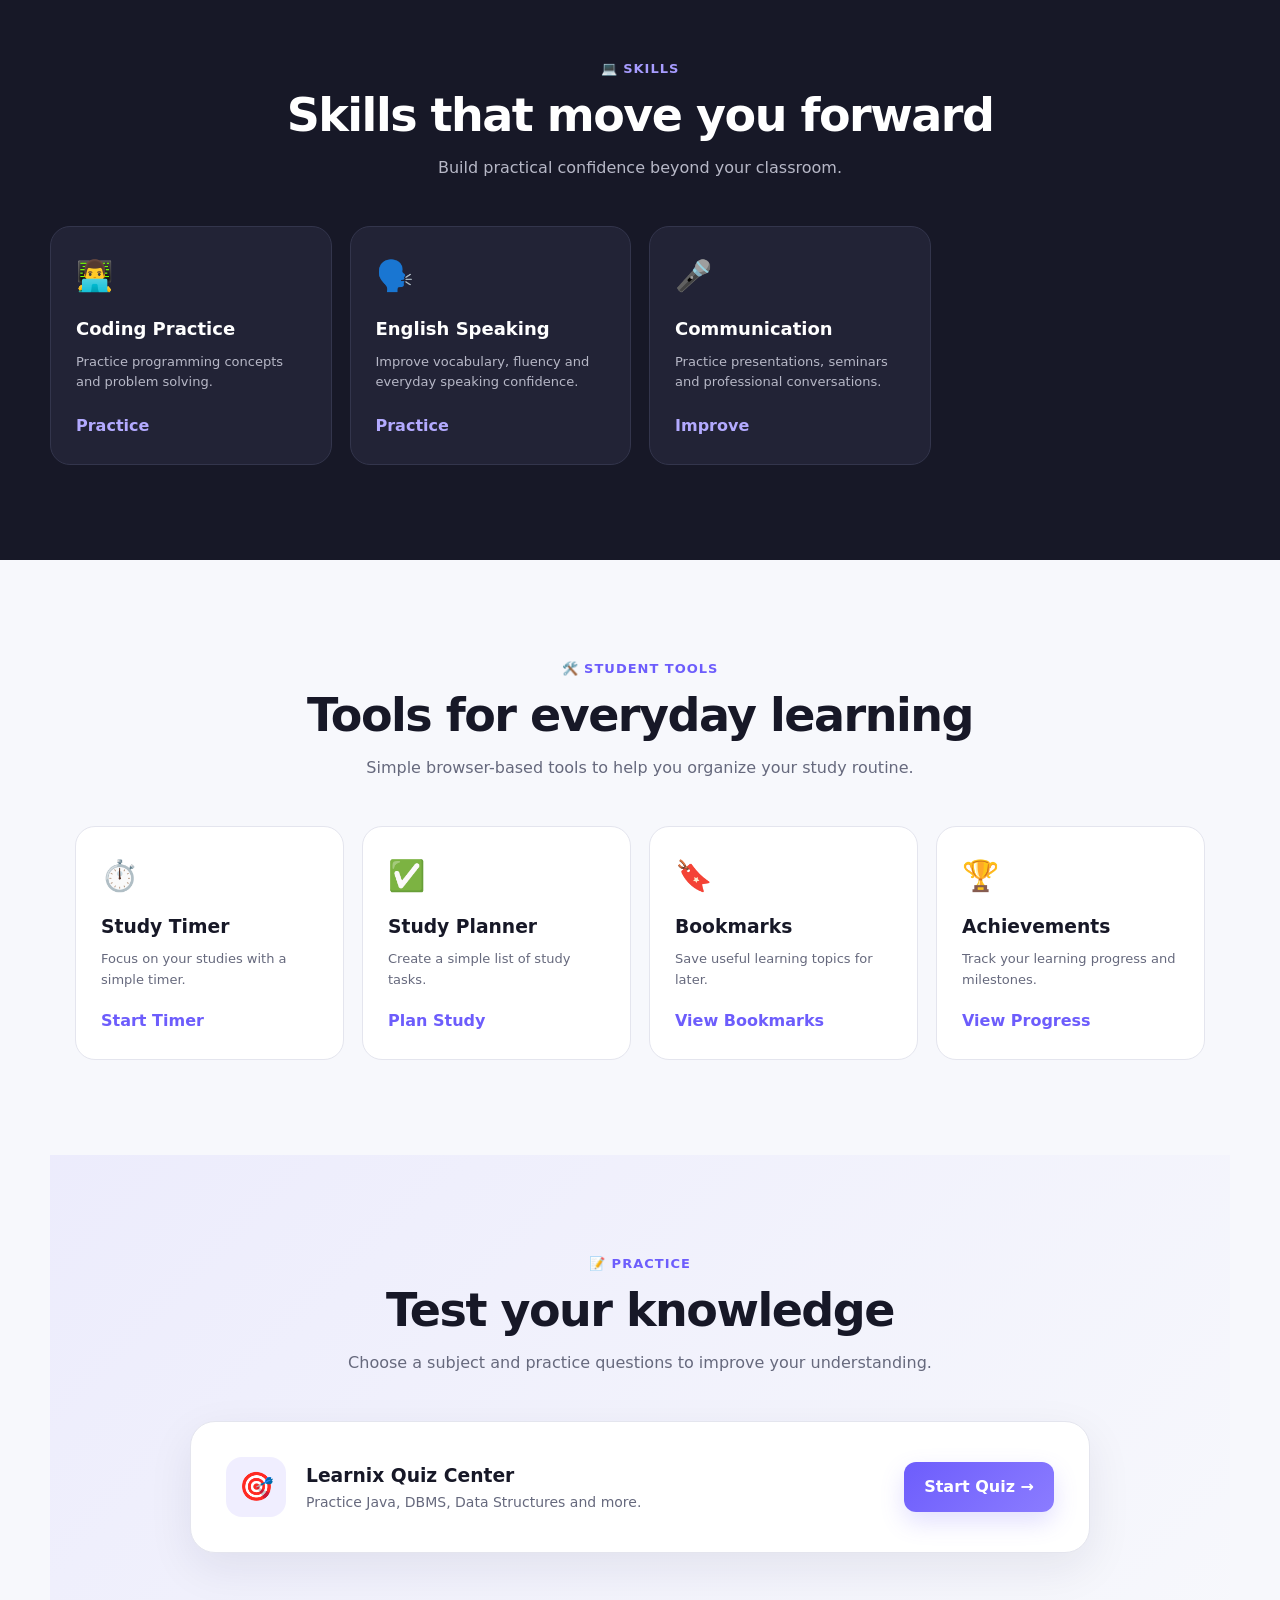
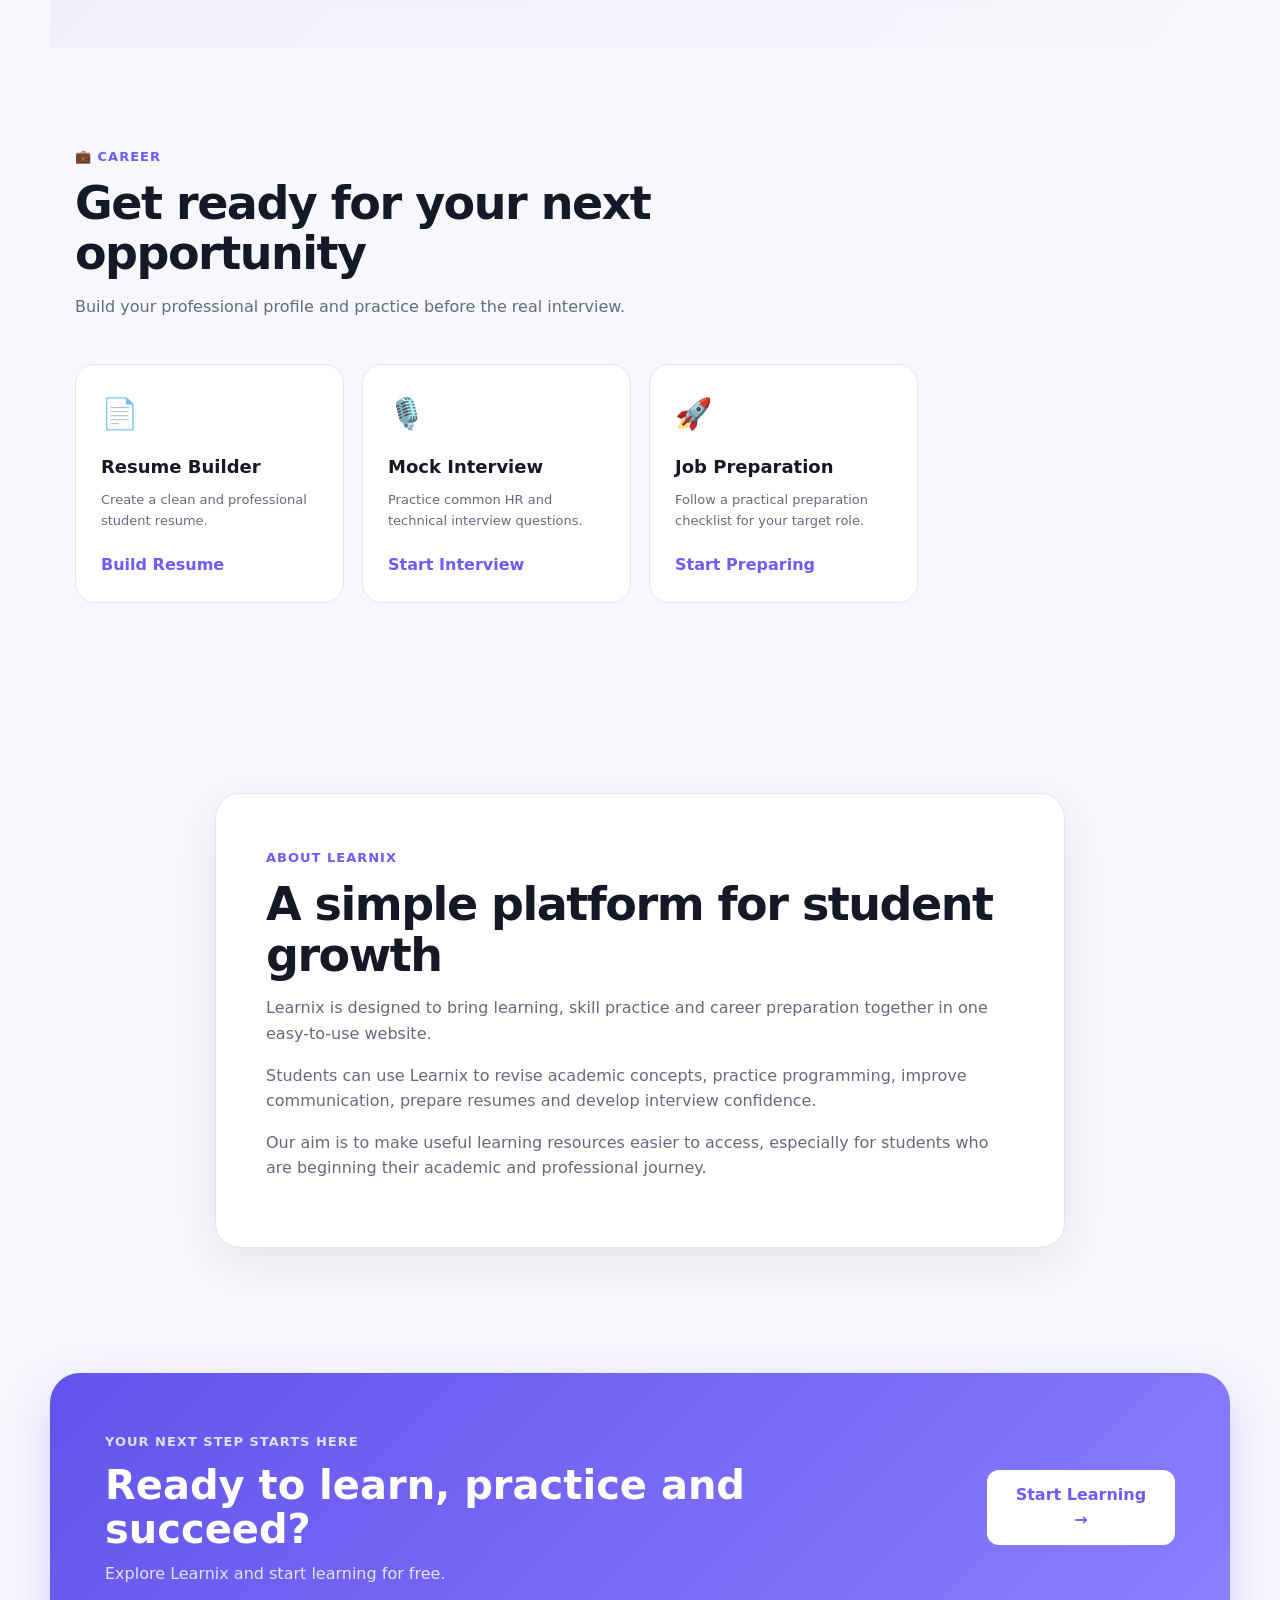
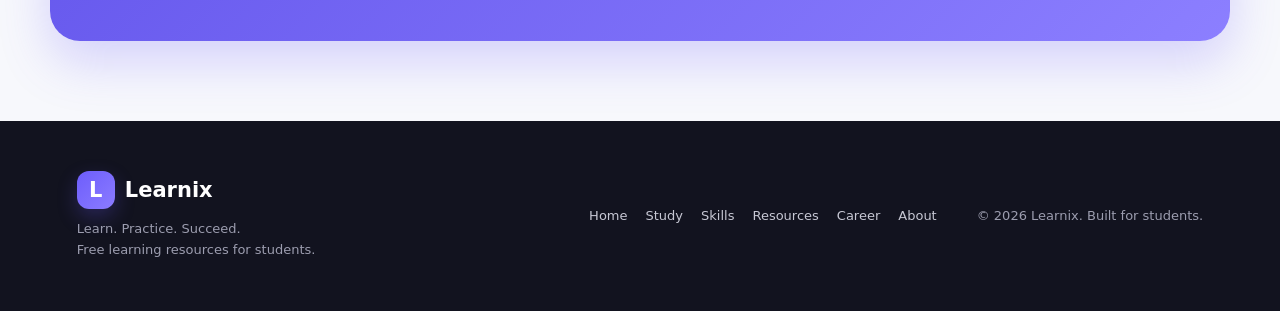
==== commit 1d091749: "Update index.html" ====
--- a/index.html
+++ b/index.html
@@ -102,10 +102,10 @@
       </button>
 
       <button
-    type="button"
-    class="secondary"
-    id="tutorButton">
-    Try Learning Tutor
+  type="button"
+  class="secondary"
+  onclick="openTutor()">
+  🤖 Try Learning Tutor
       </button>
 
     </div>
--- a/style.css
+++ b/style.css
@@ -1108,8 +1108,13 @@
   backdrop-filter: blur(7px);
 }
 
-.modal.show {
-  display: flex;
+.modal.show,
+.modal.active {
+  display: flex;
+}
+.modal.active {
+  opacity: 1;
+  visibility: visible;
 }
 
 .modal-box {
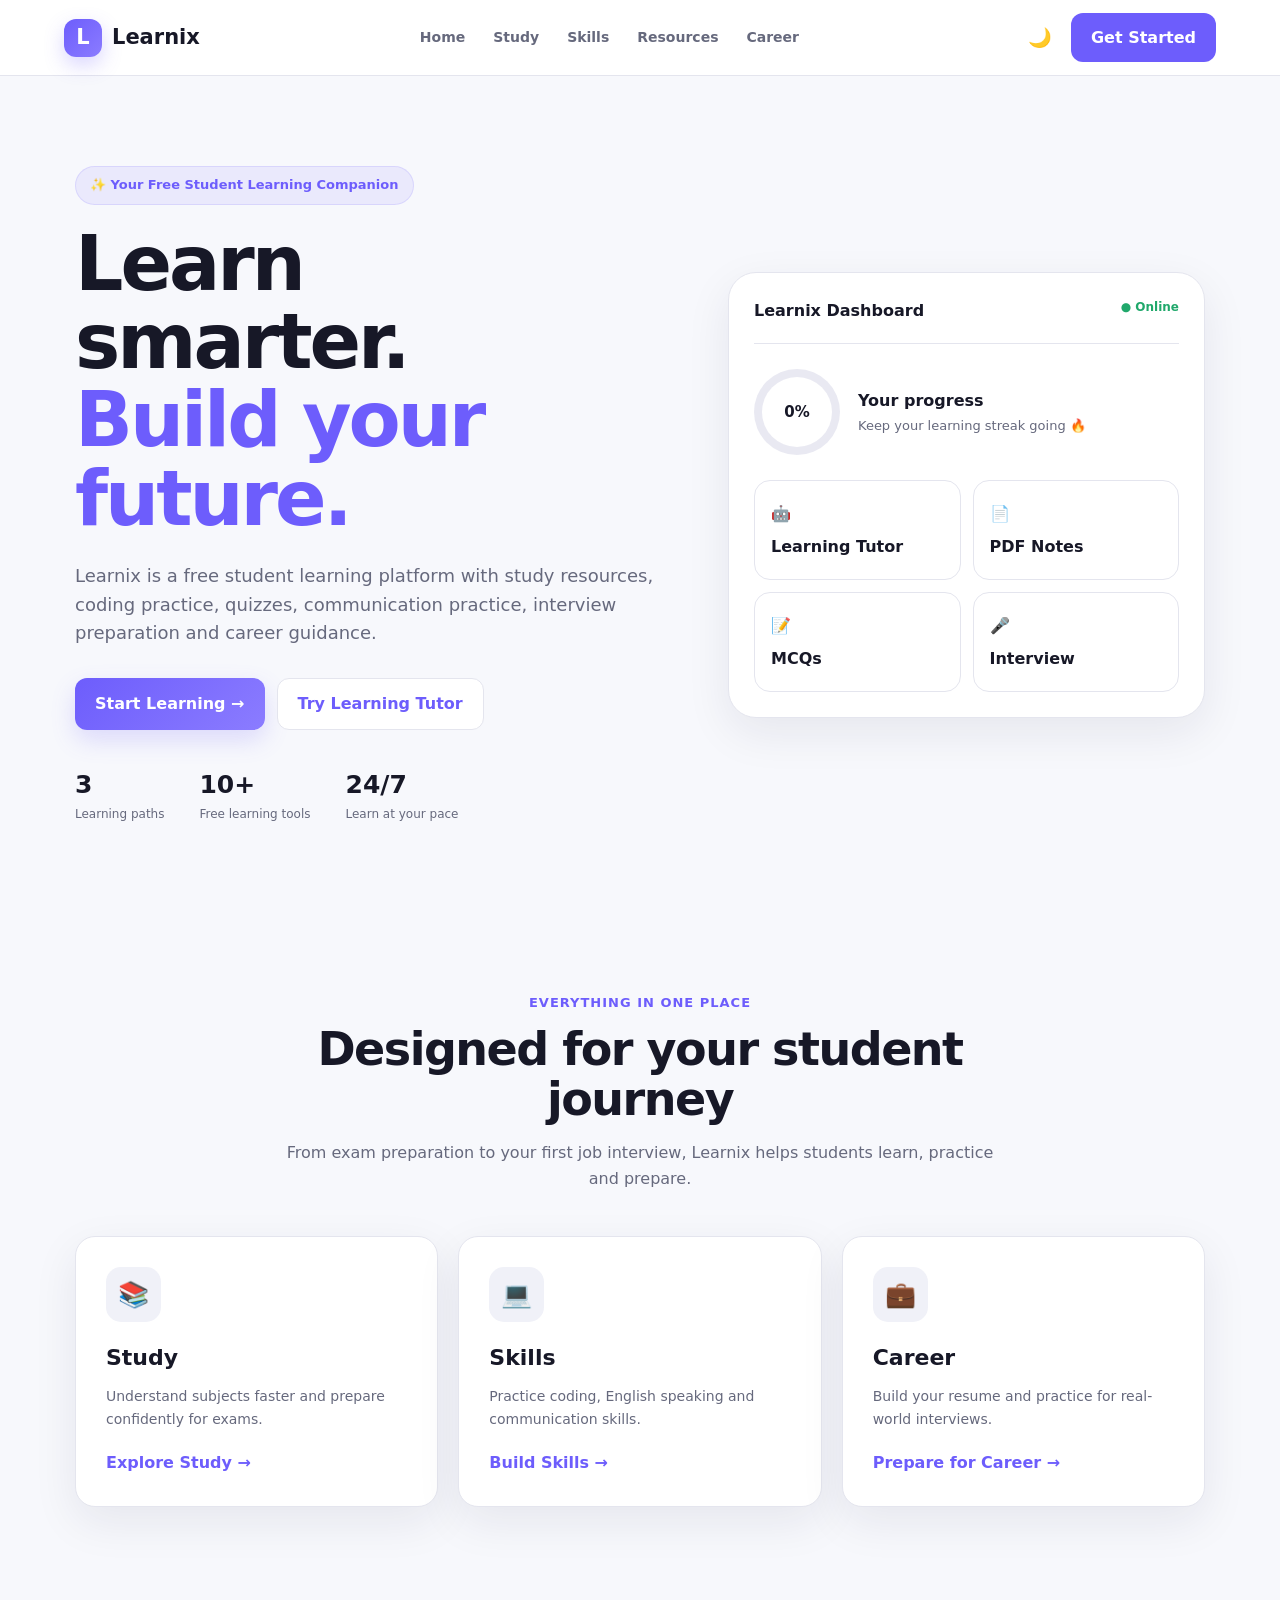
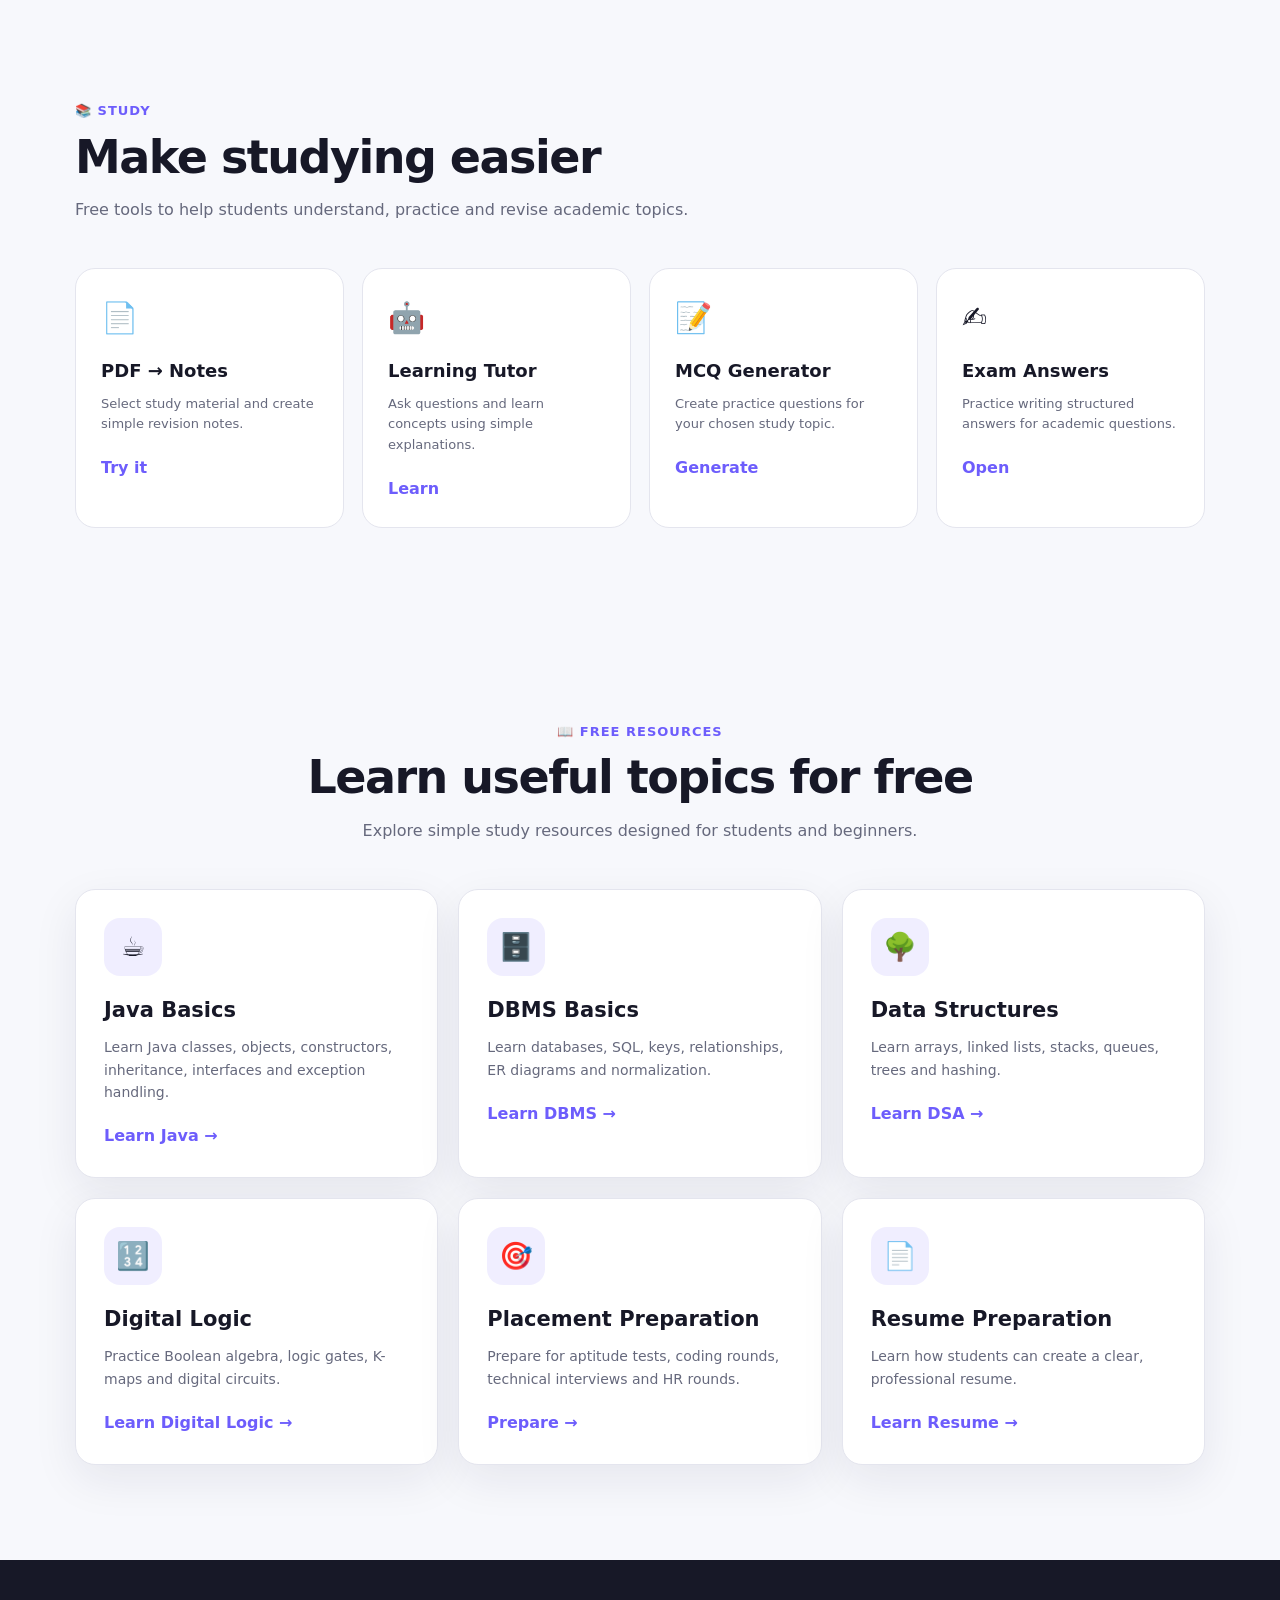
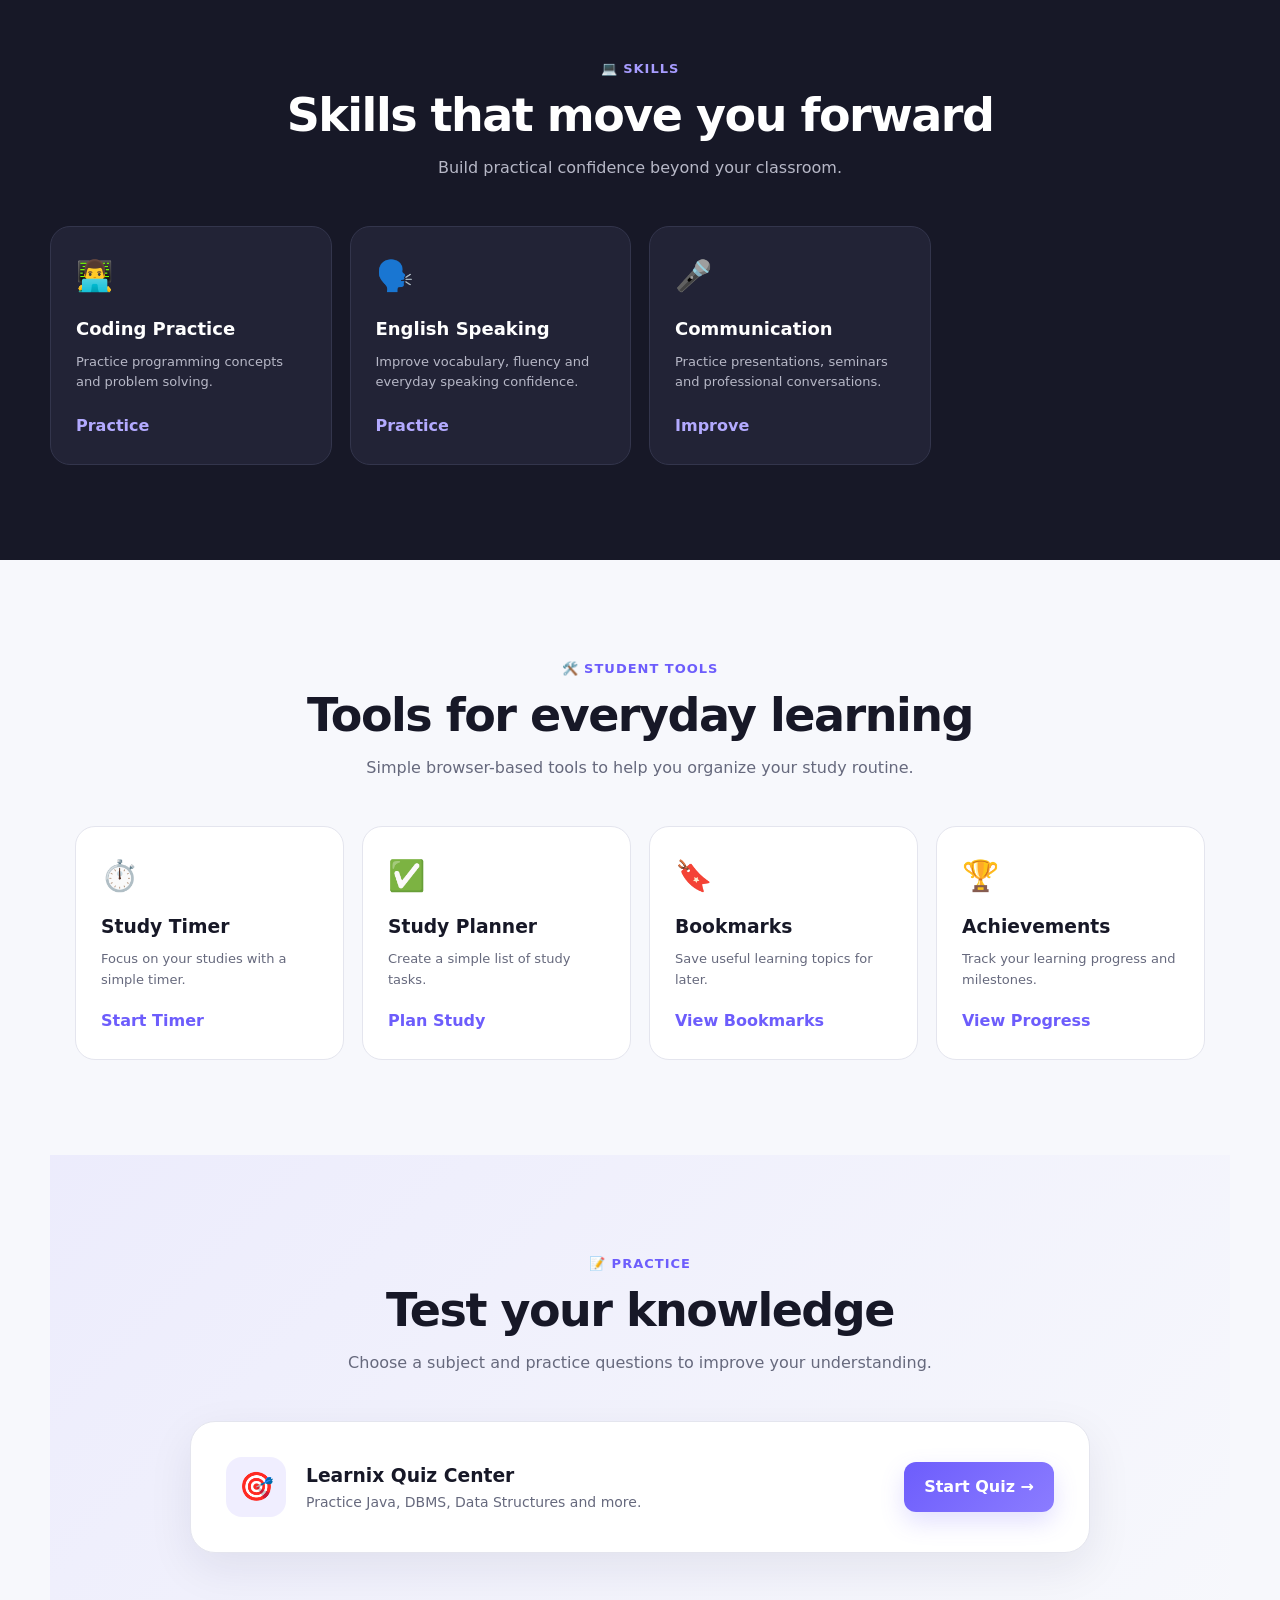
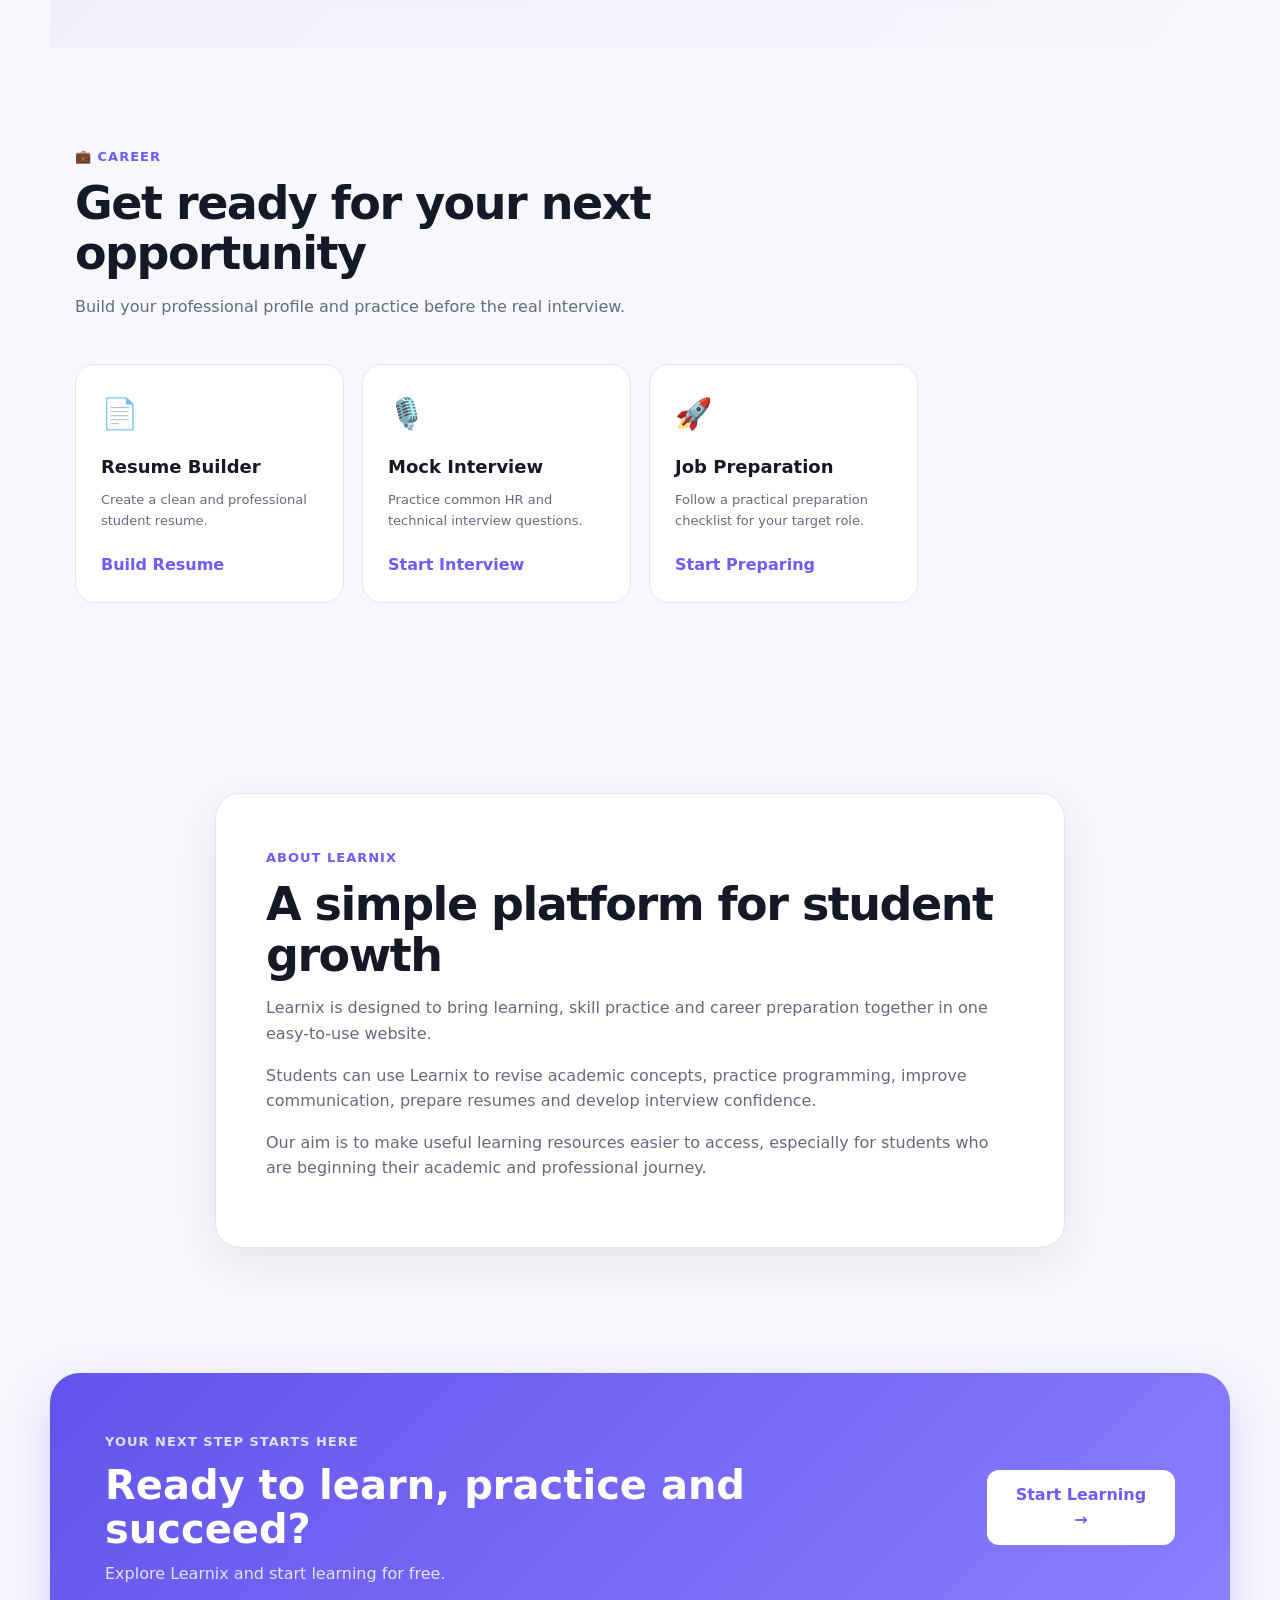
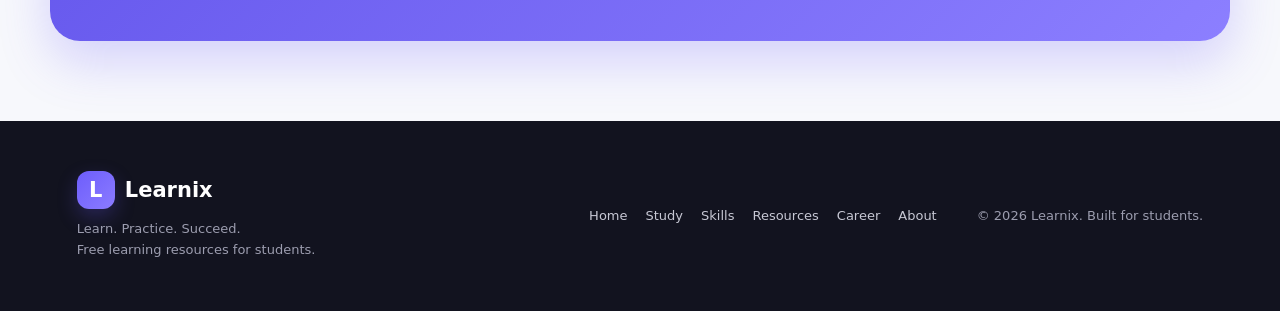
==== commit 44ef3202: "Update index.html" ====
--- a/index.html
+++ b/index.html
@@ -104,8 +104,9 @@
       <button
   type="button"
   class="secondary"
-  onclick="openTutor()">
-  🤖 Try Learning Tutor
+  onclick="openTutor()"
+  style="position:relative; z-index:10; pointer-events:auto;">
+  Try Learning Tutor
       </button>
 
     </div>
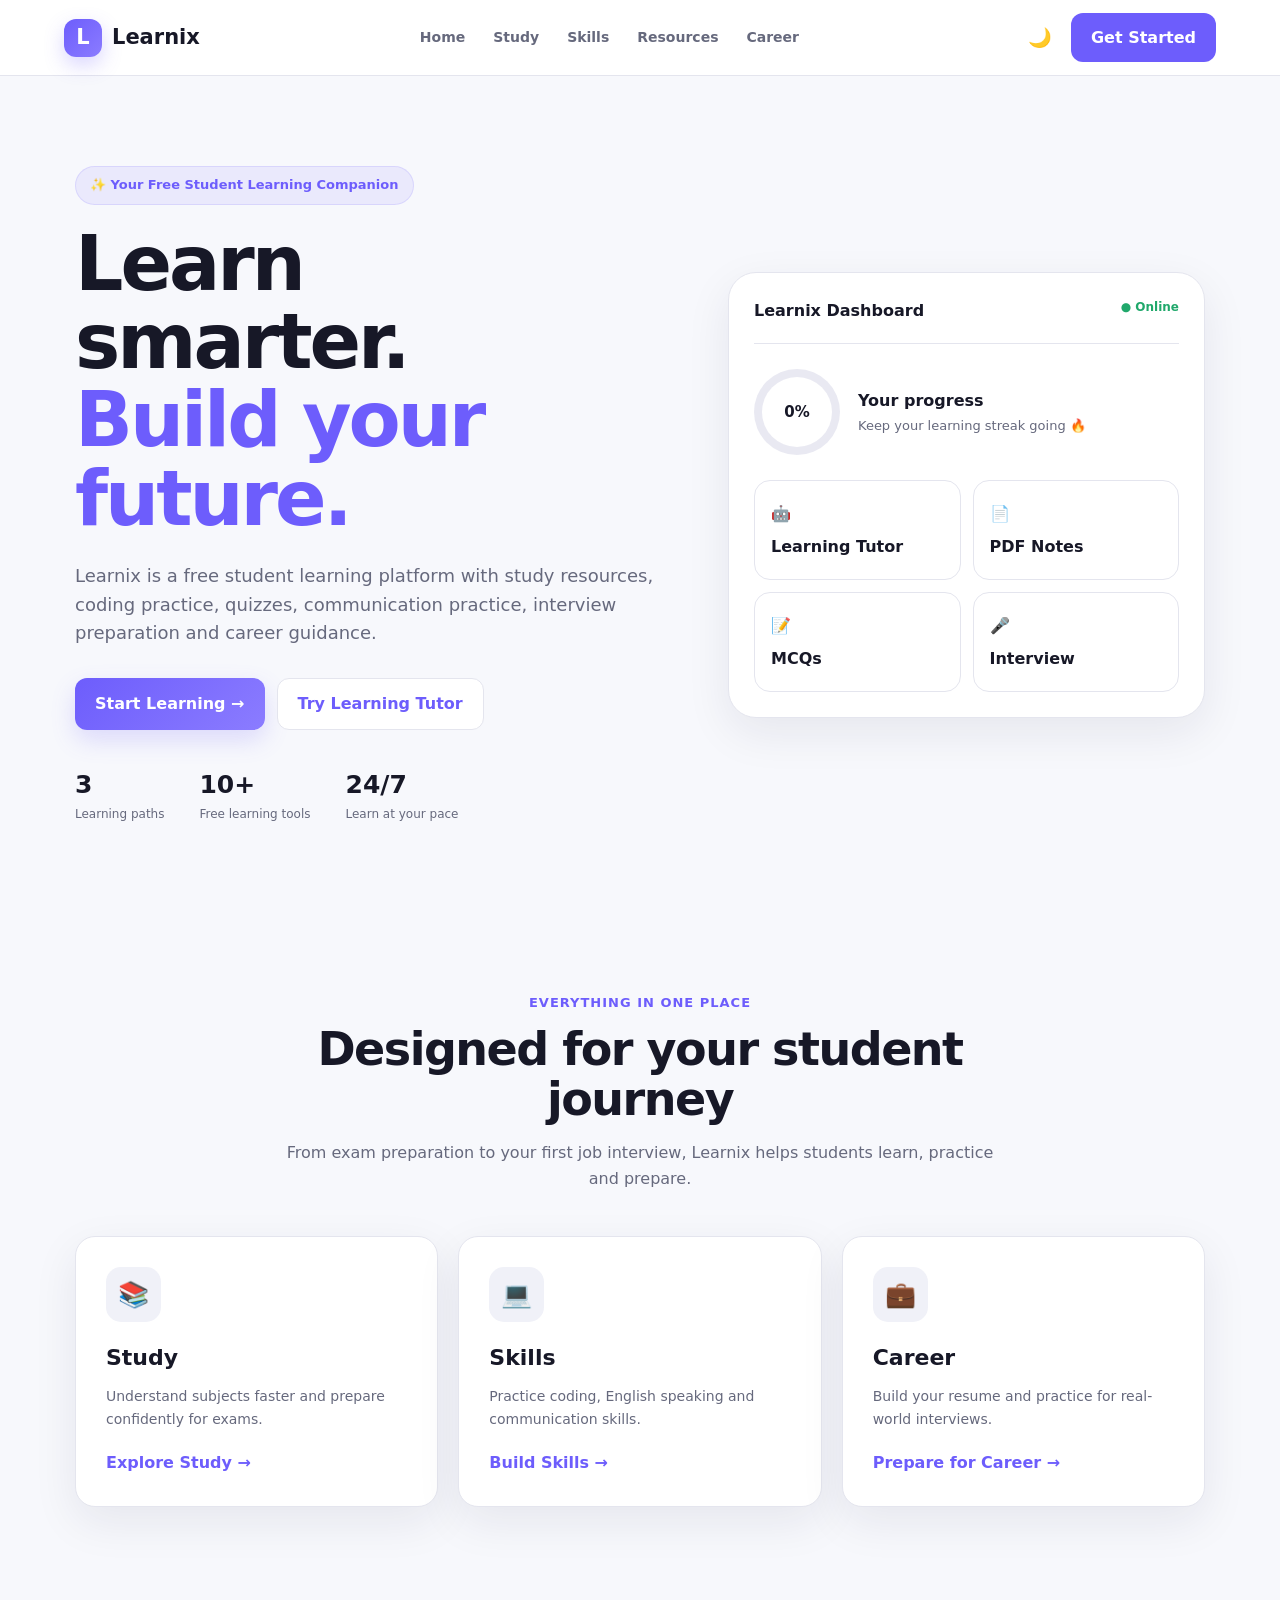
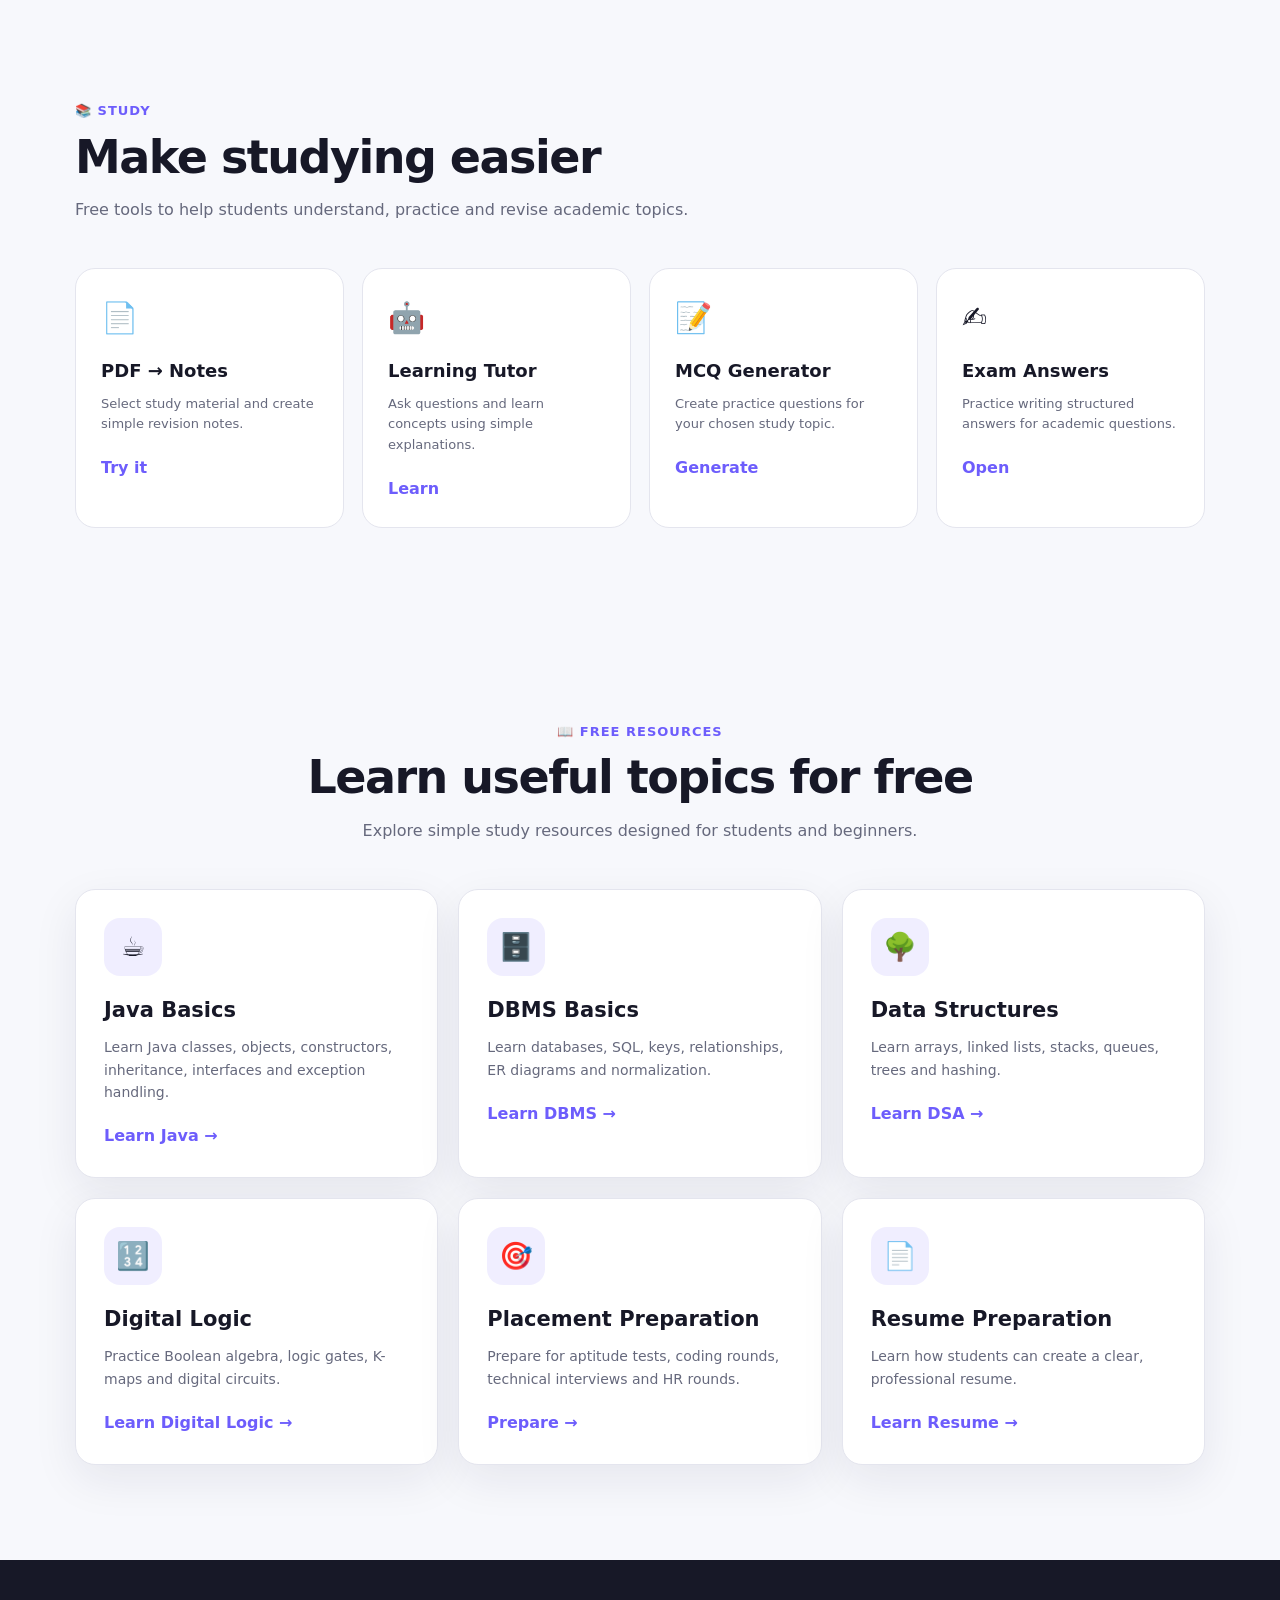
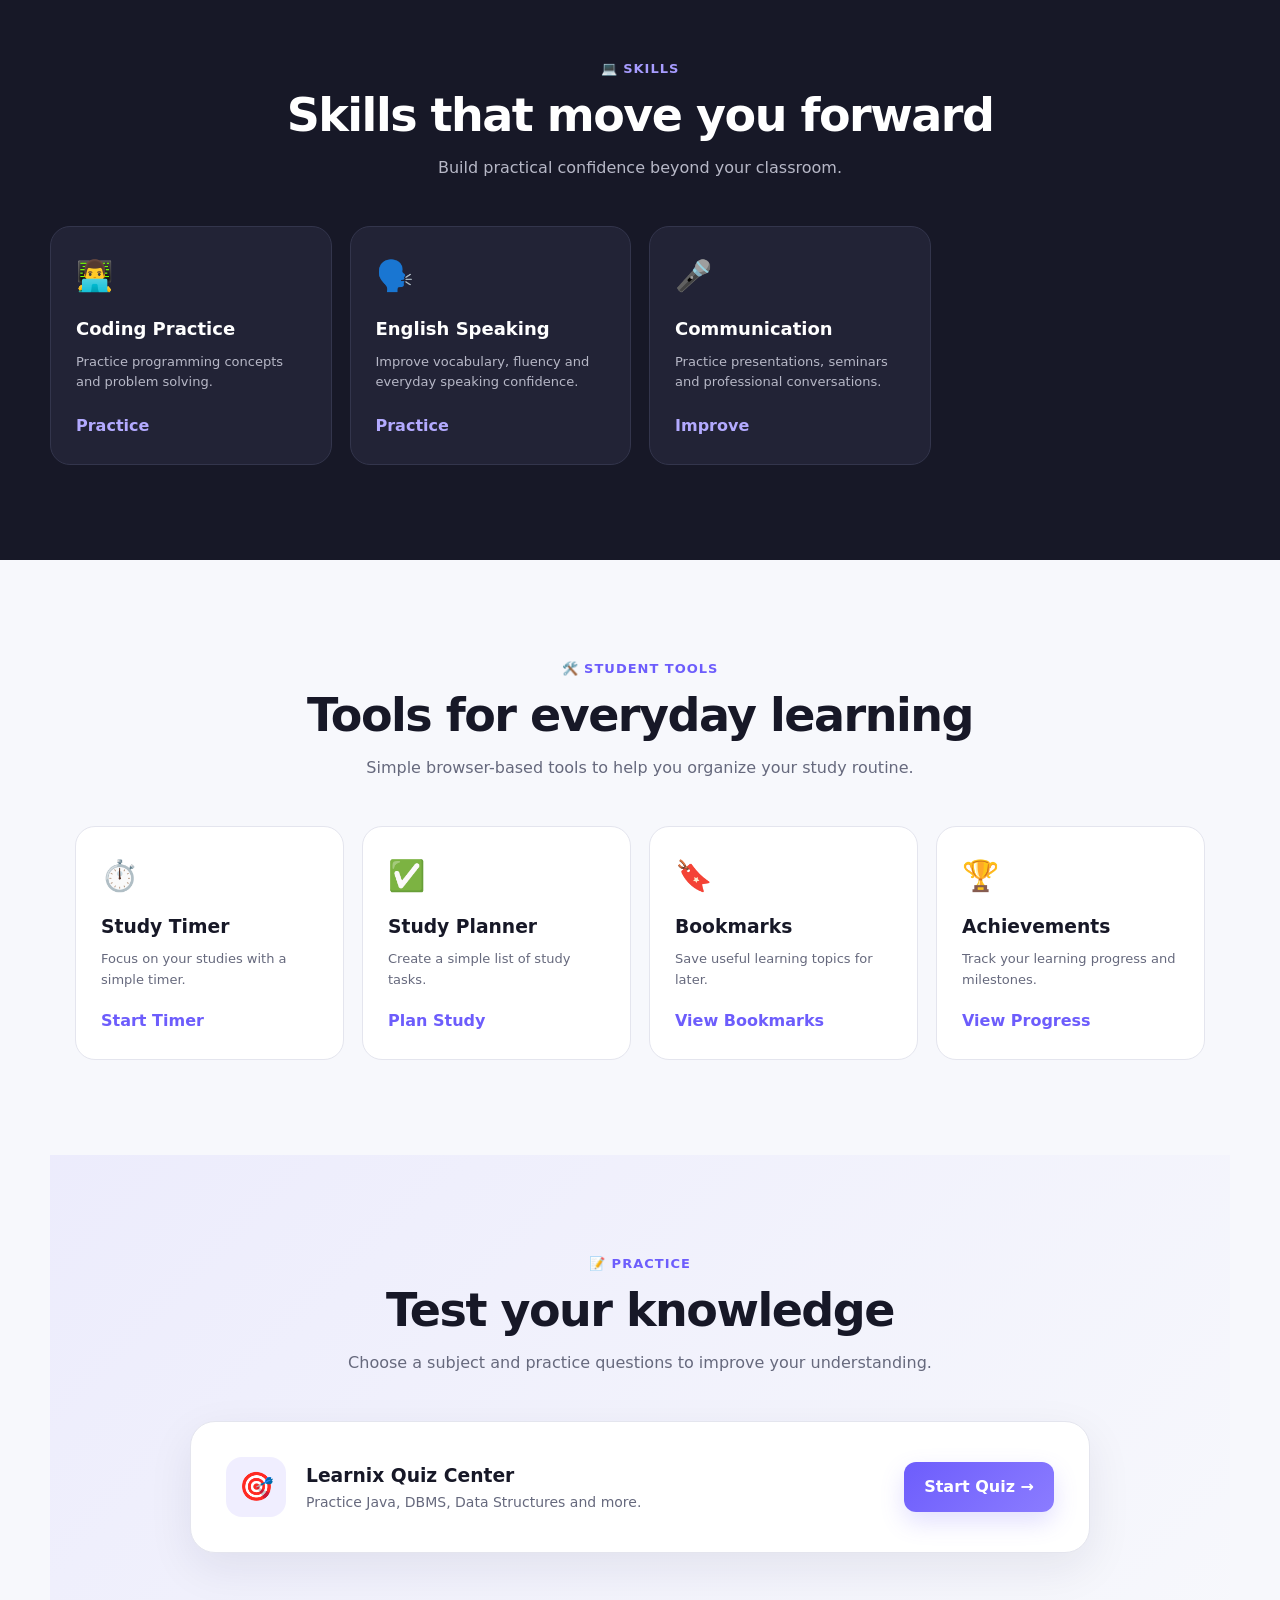
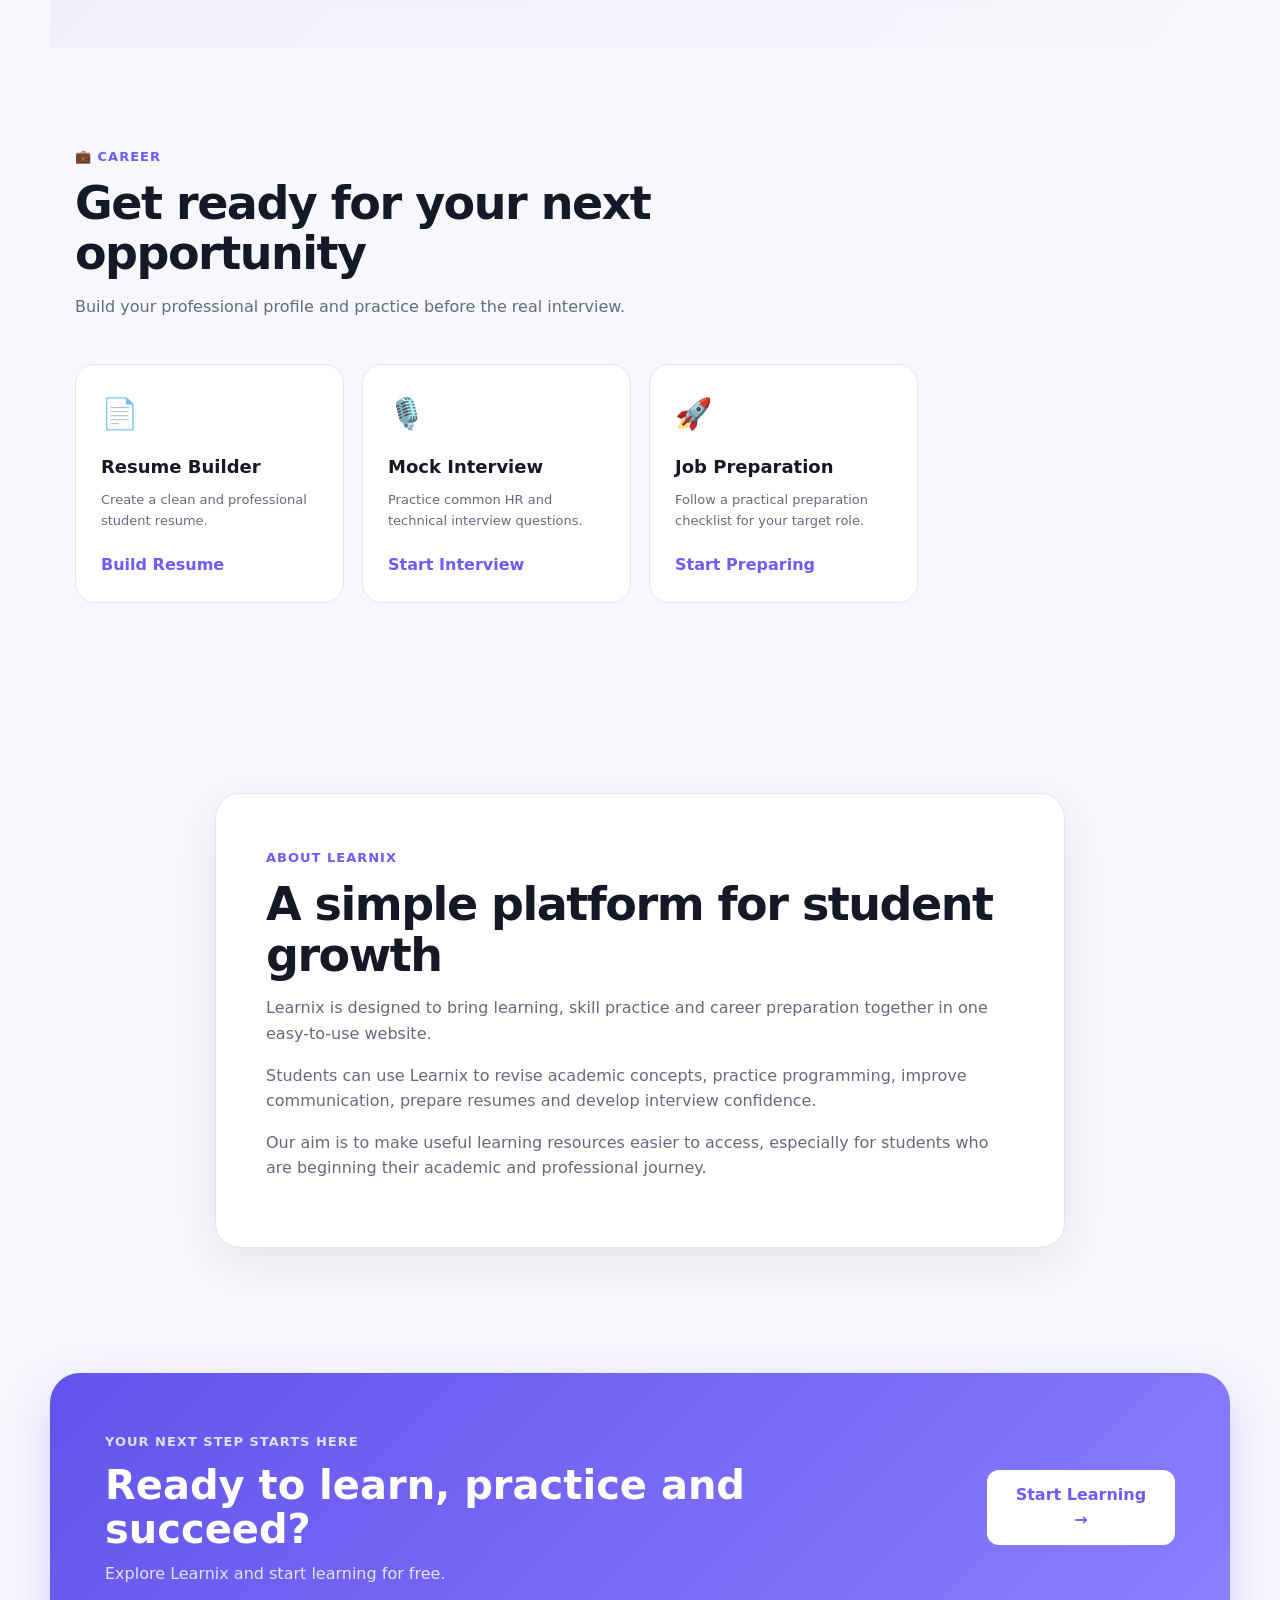
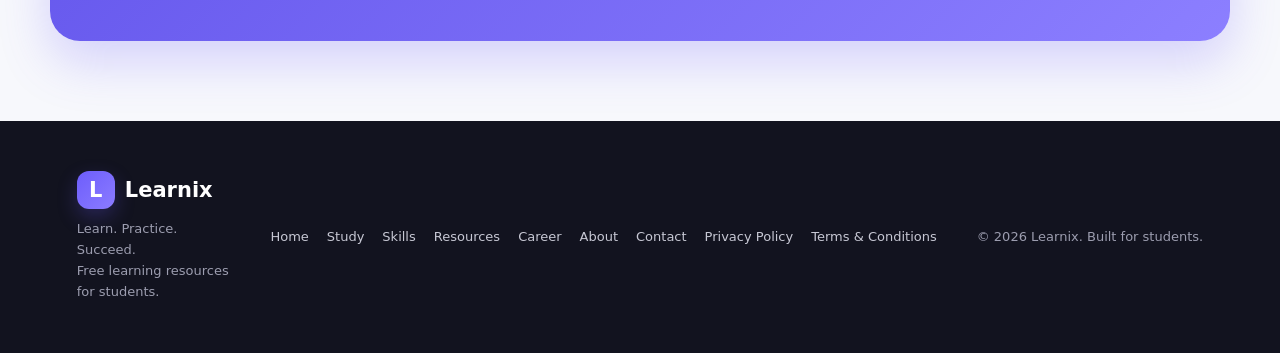
==== commit 001b7fb6: "Update index.html" ====
--- a/index.html
+++ b/index.html
@@ -972,29 +972,43 @@
 
   <div class="footer-links">
 
-    <a href="#home">
-      Home
-    </a>
-
-    <a href="#study">
-      Study
-    </a>
-
-    <a href="#skills">
-      Skills
-    </a>
-
-    <a href="#resources">
-      Resources
-    </a>
-
-    <a href="#career">
-      Career
-    </a>
-
-    <a href="#about">
-      About
-    </a>
+  <a href="#home">
+    Home
+  </a>
+
+  <a href="#study">
+    Study
+  </a>
+
+  <a href="#skills">
+    Skills
+  </a>
+
+  <a href="#resources">
+    Resources
+  </a>
+
+  <a href="#career">
+    Career
+  </a>
+
+  <a href="#about">
+    About
+  </a>
+
+  <a href="contact.html">
+    Contact
+  </a>
+
+  <a href="privacy.html">
+    Privacy Policy
+  </a>
+
+  <a href="terms.html">
+    Terms &amp; Conditions
+  </a>
+
+  </div>
 
   </div>
 
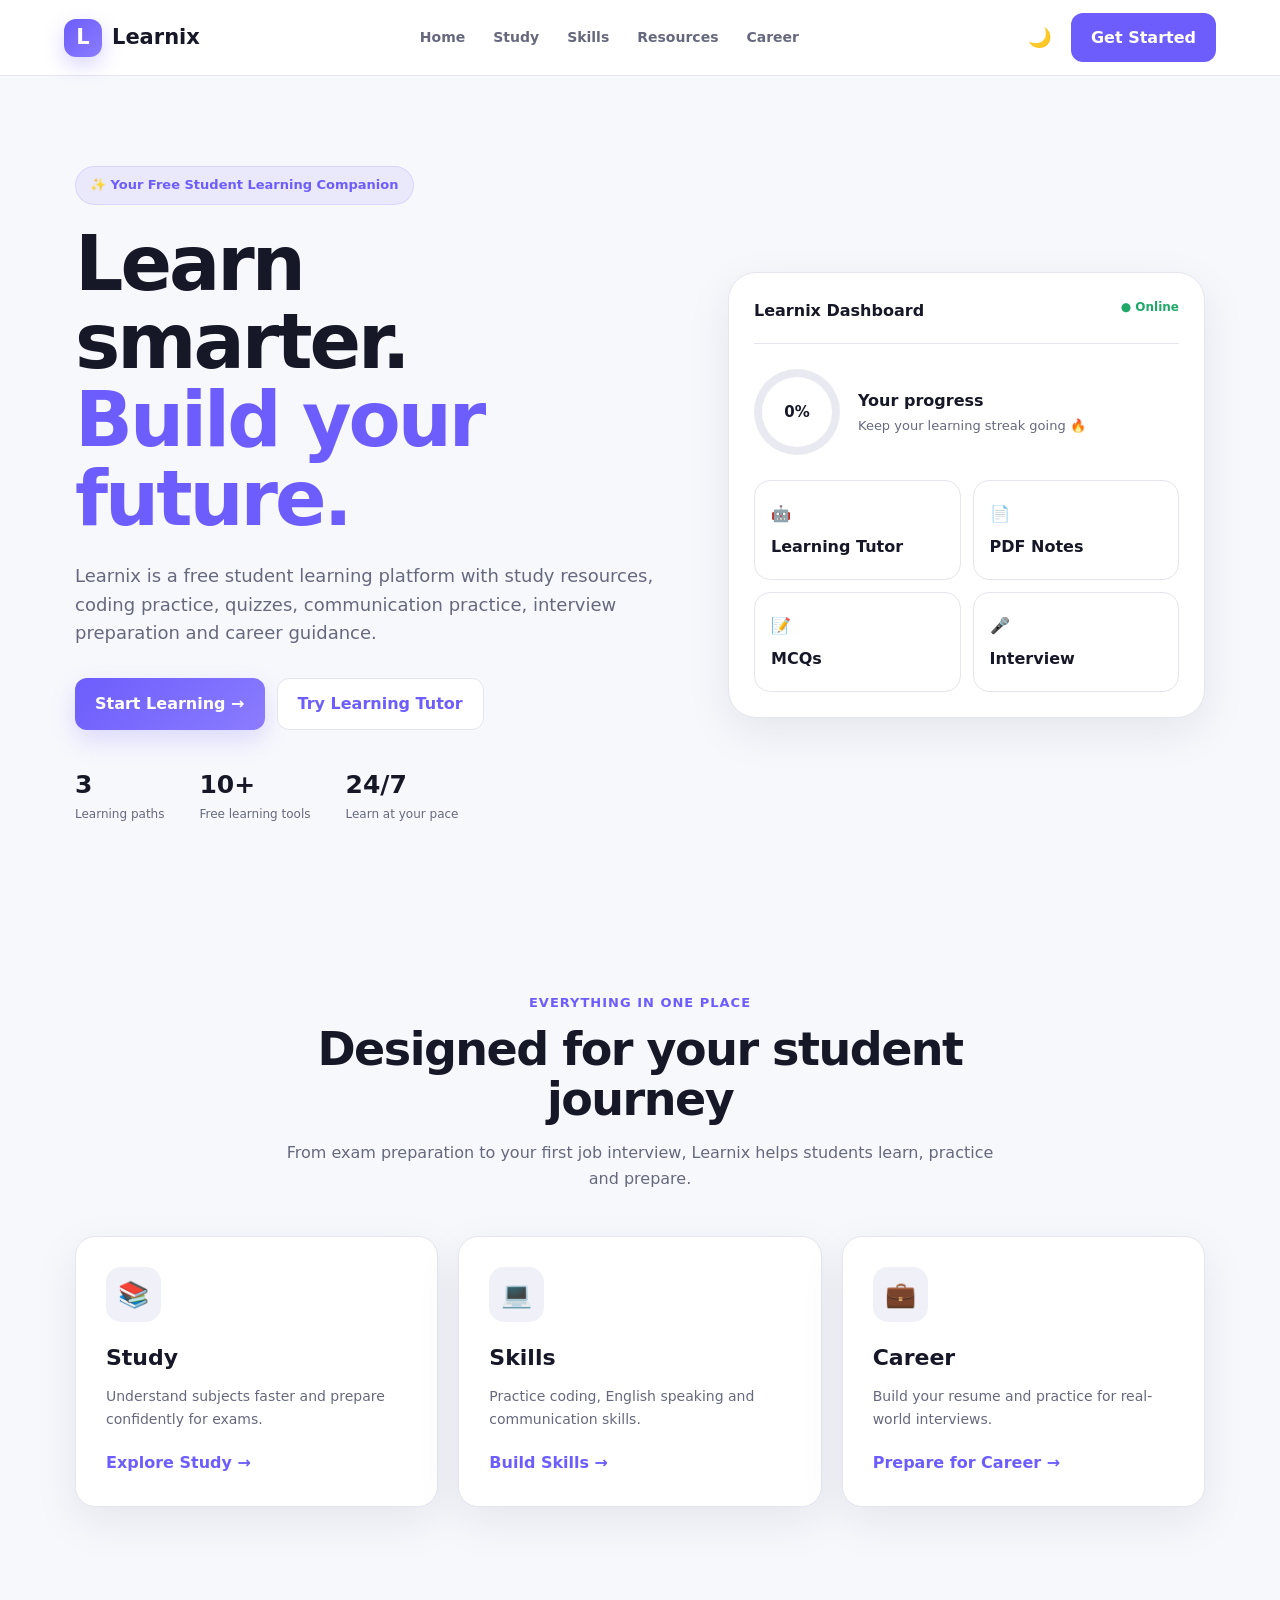
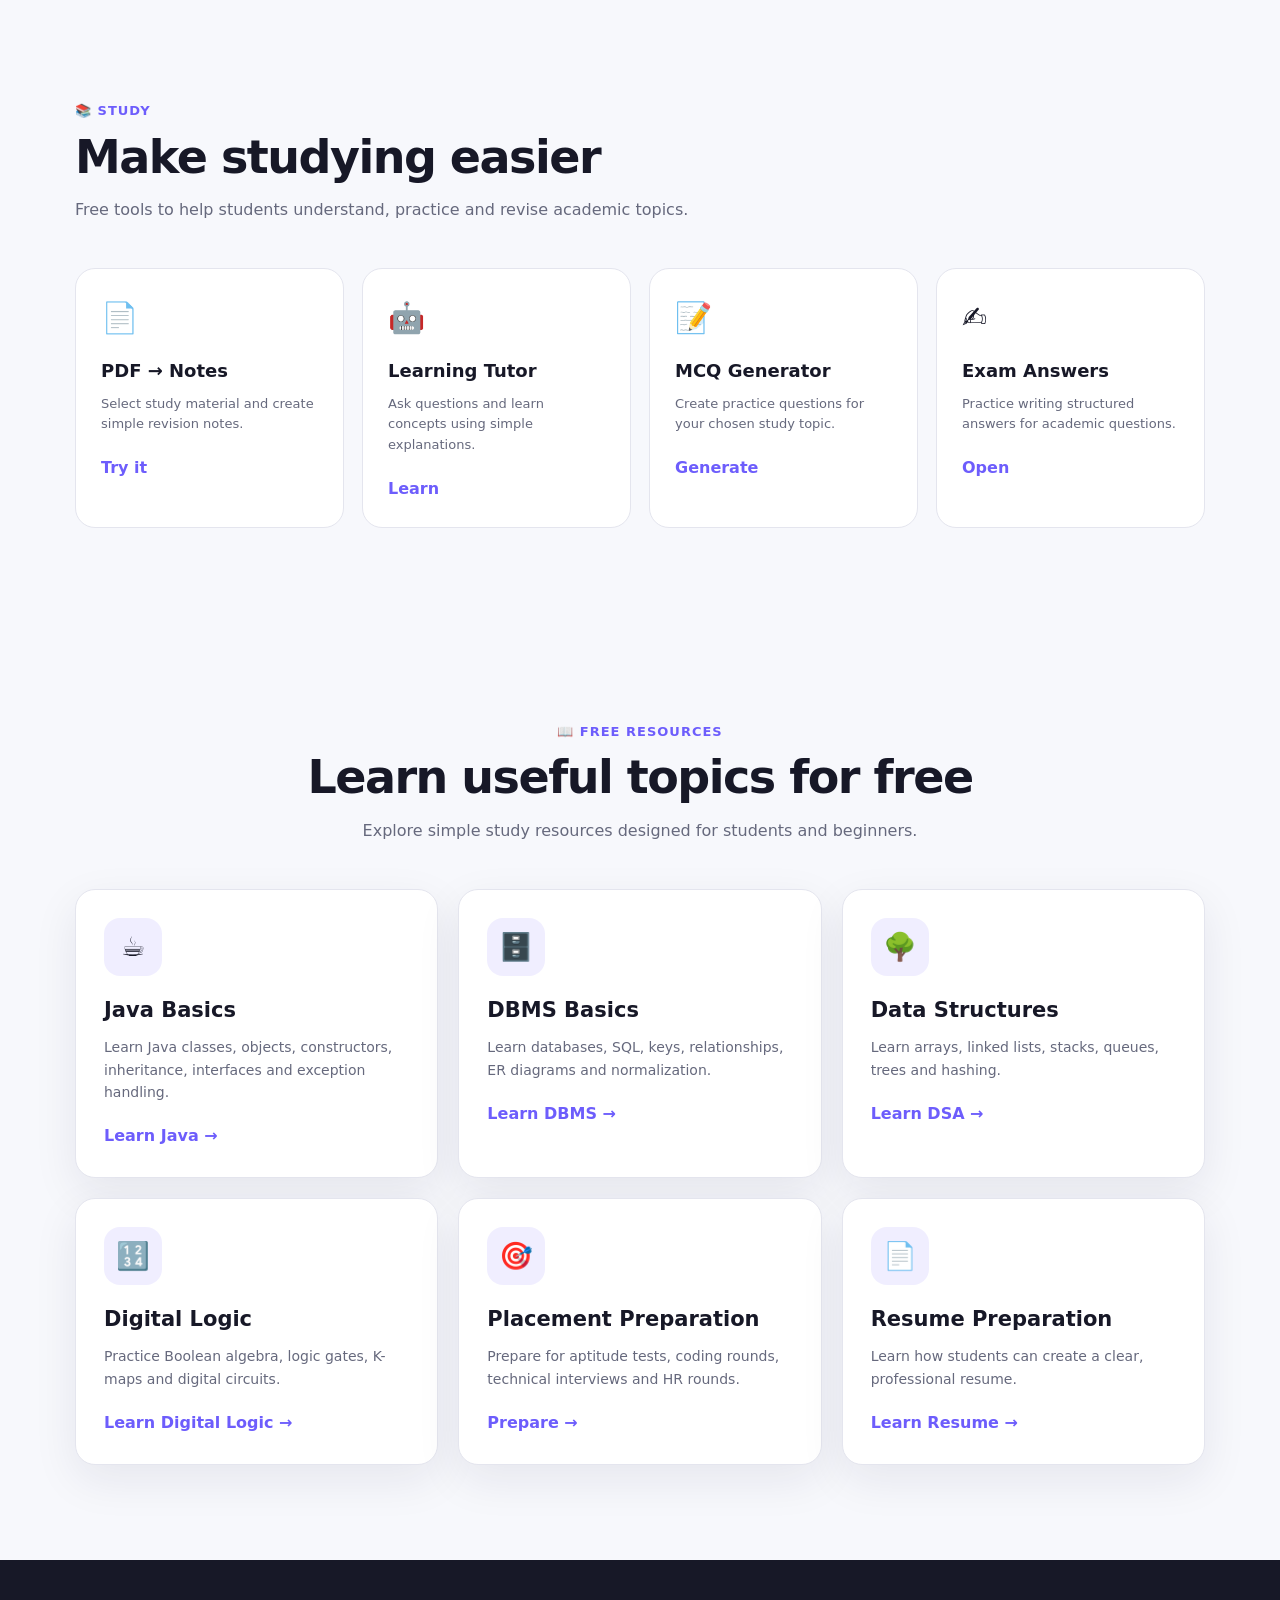
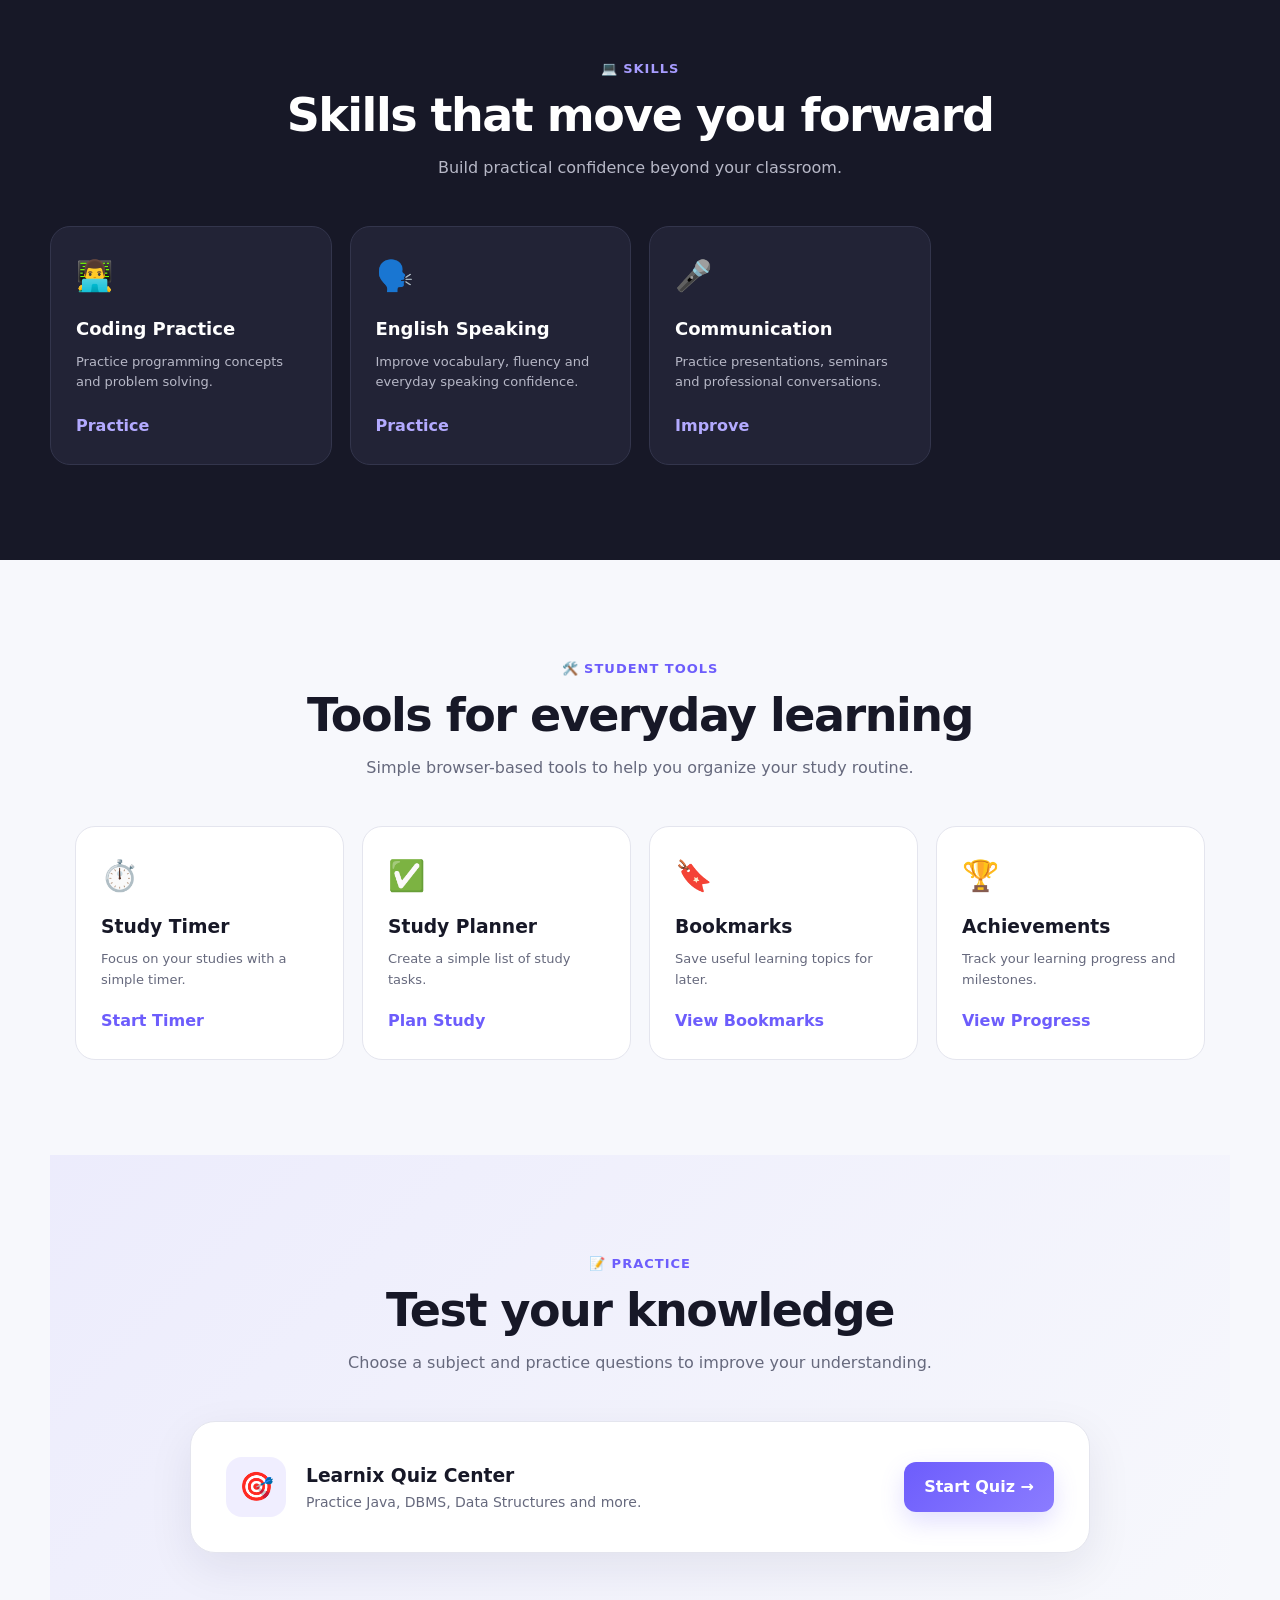
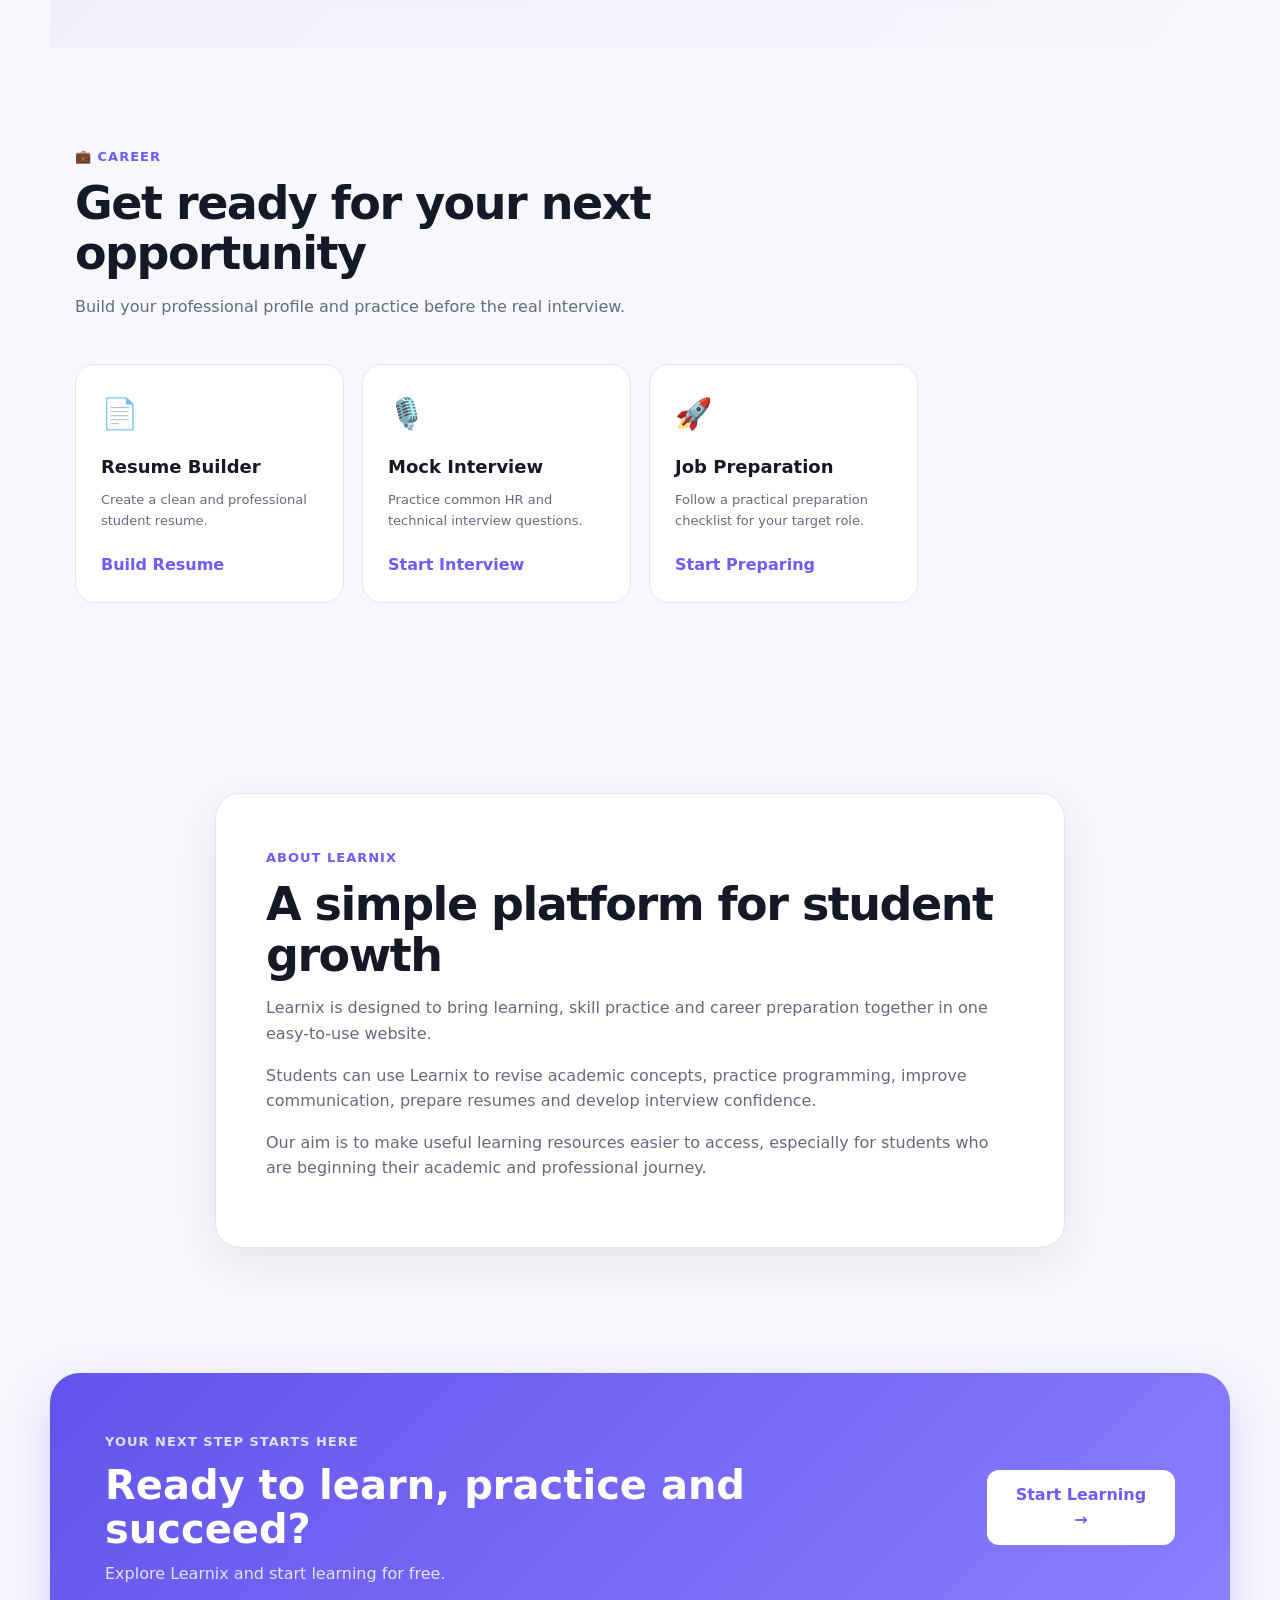
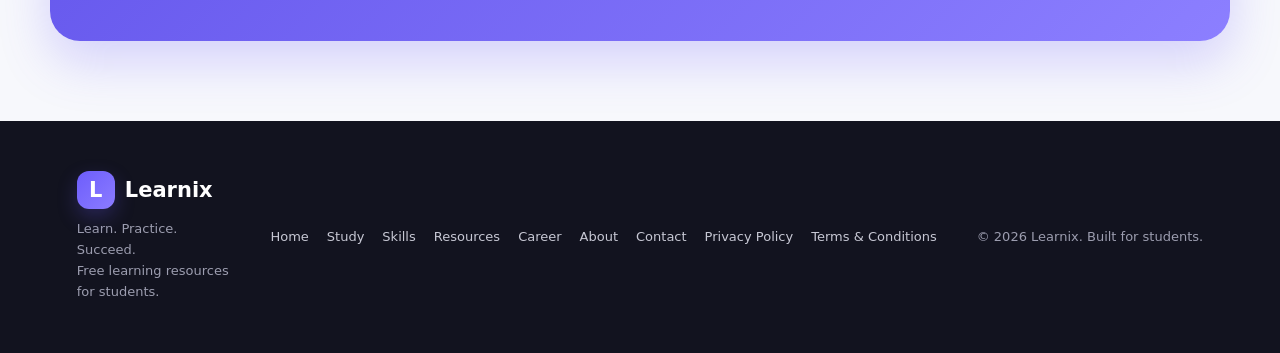
==== commit dc6a65f9: "Update index.html" ====
--- a/index.html
+++ b/index.html
@@ -34,10 +34,15 @@
 <!-- ================= NAVBAR ================= -->
 
 <header class="navbar">
-
-  <a href="#home" class="brand">
-    <span class="logo">L</span>
-    <span>Learnix</span>
+  <a
+  href="#home"
+  class="brand"
+  onclick="scrollToSection('home'); return false;"
+  style="cursor:pointer; pointer-events:auto;">
+  
+  <span class="logo">L</span>
+  <span>Learnix</span>
+
   </a>
 
   <nav id="nav">
--- a/style.css
+++ b/style.css
@@ -1871,3 +1871,13 @@
   }
 
 }
+.brand {
+  cursor: pointer;
+  pointer-events: auto;
+  position: relative;
+  z-index: 100;
+}
+
+.brand .logo {
+  cursor: pointer;
+}
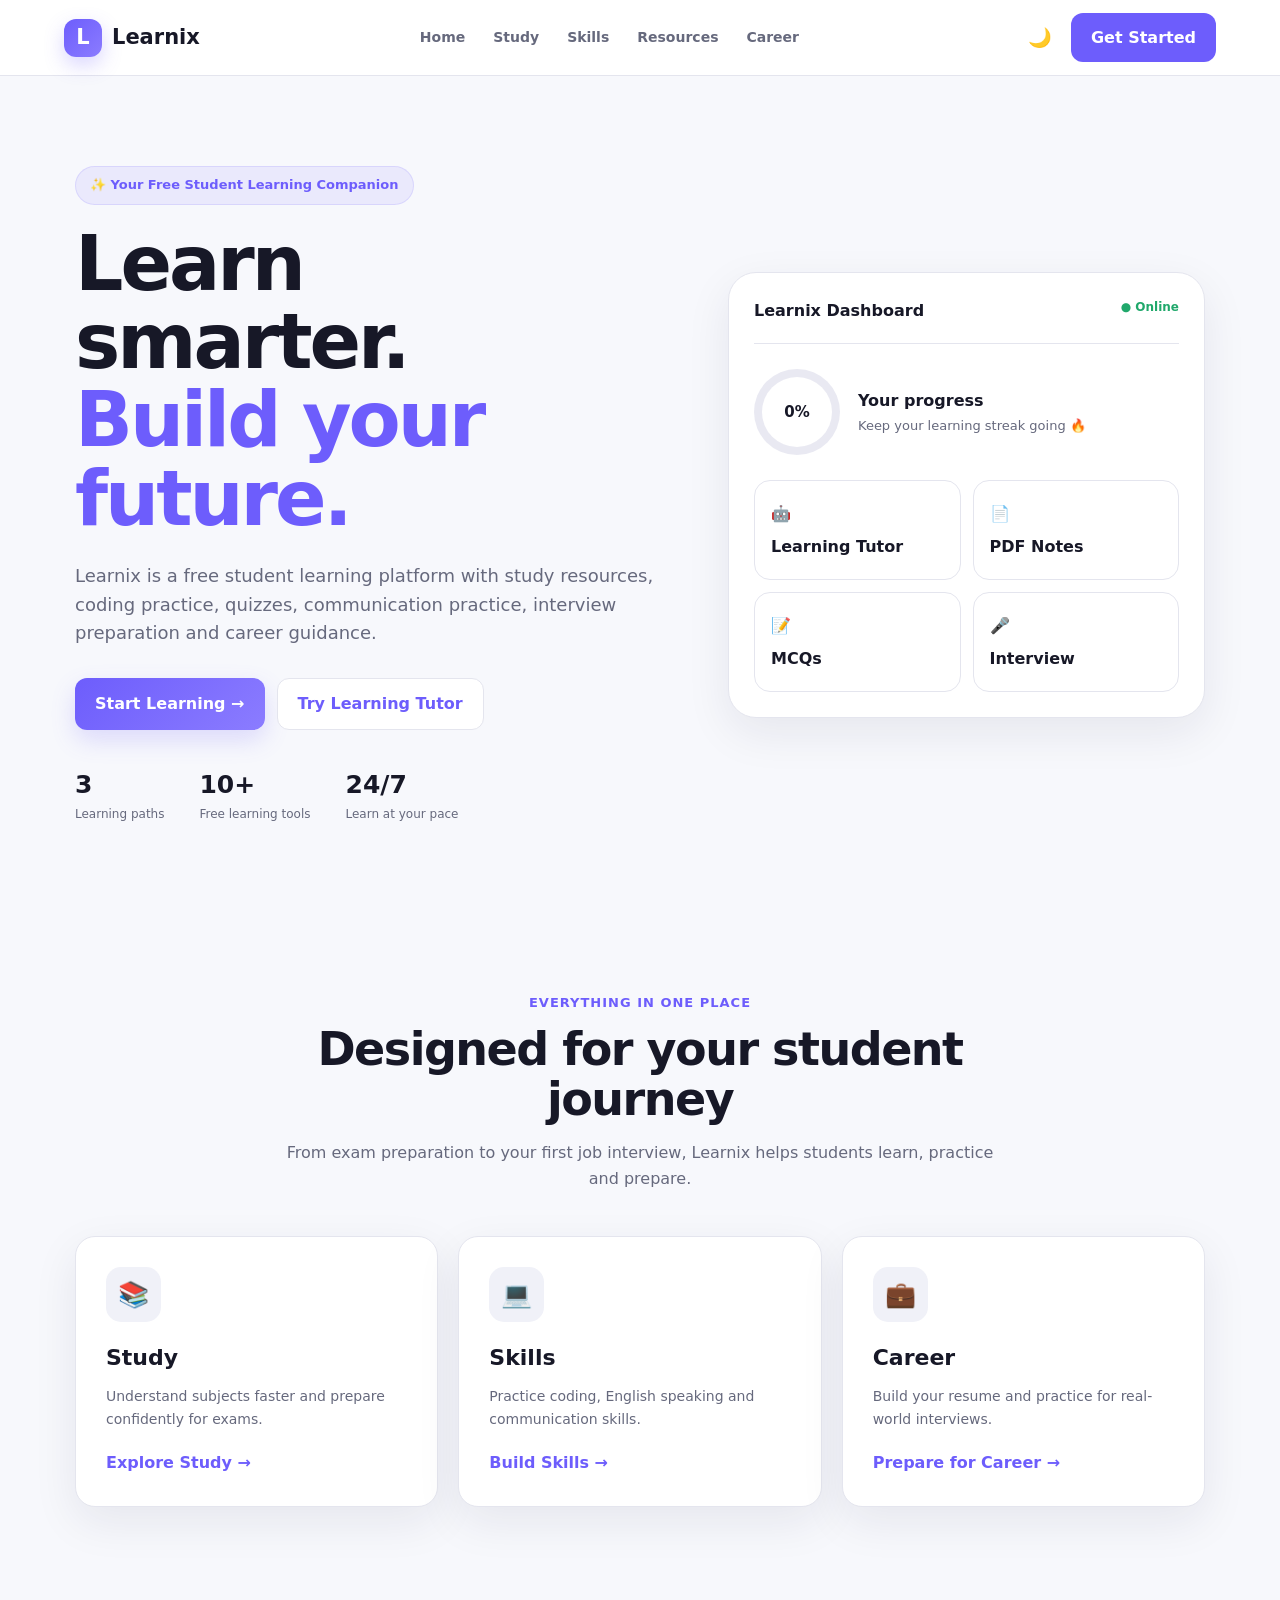
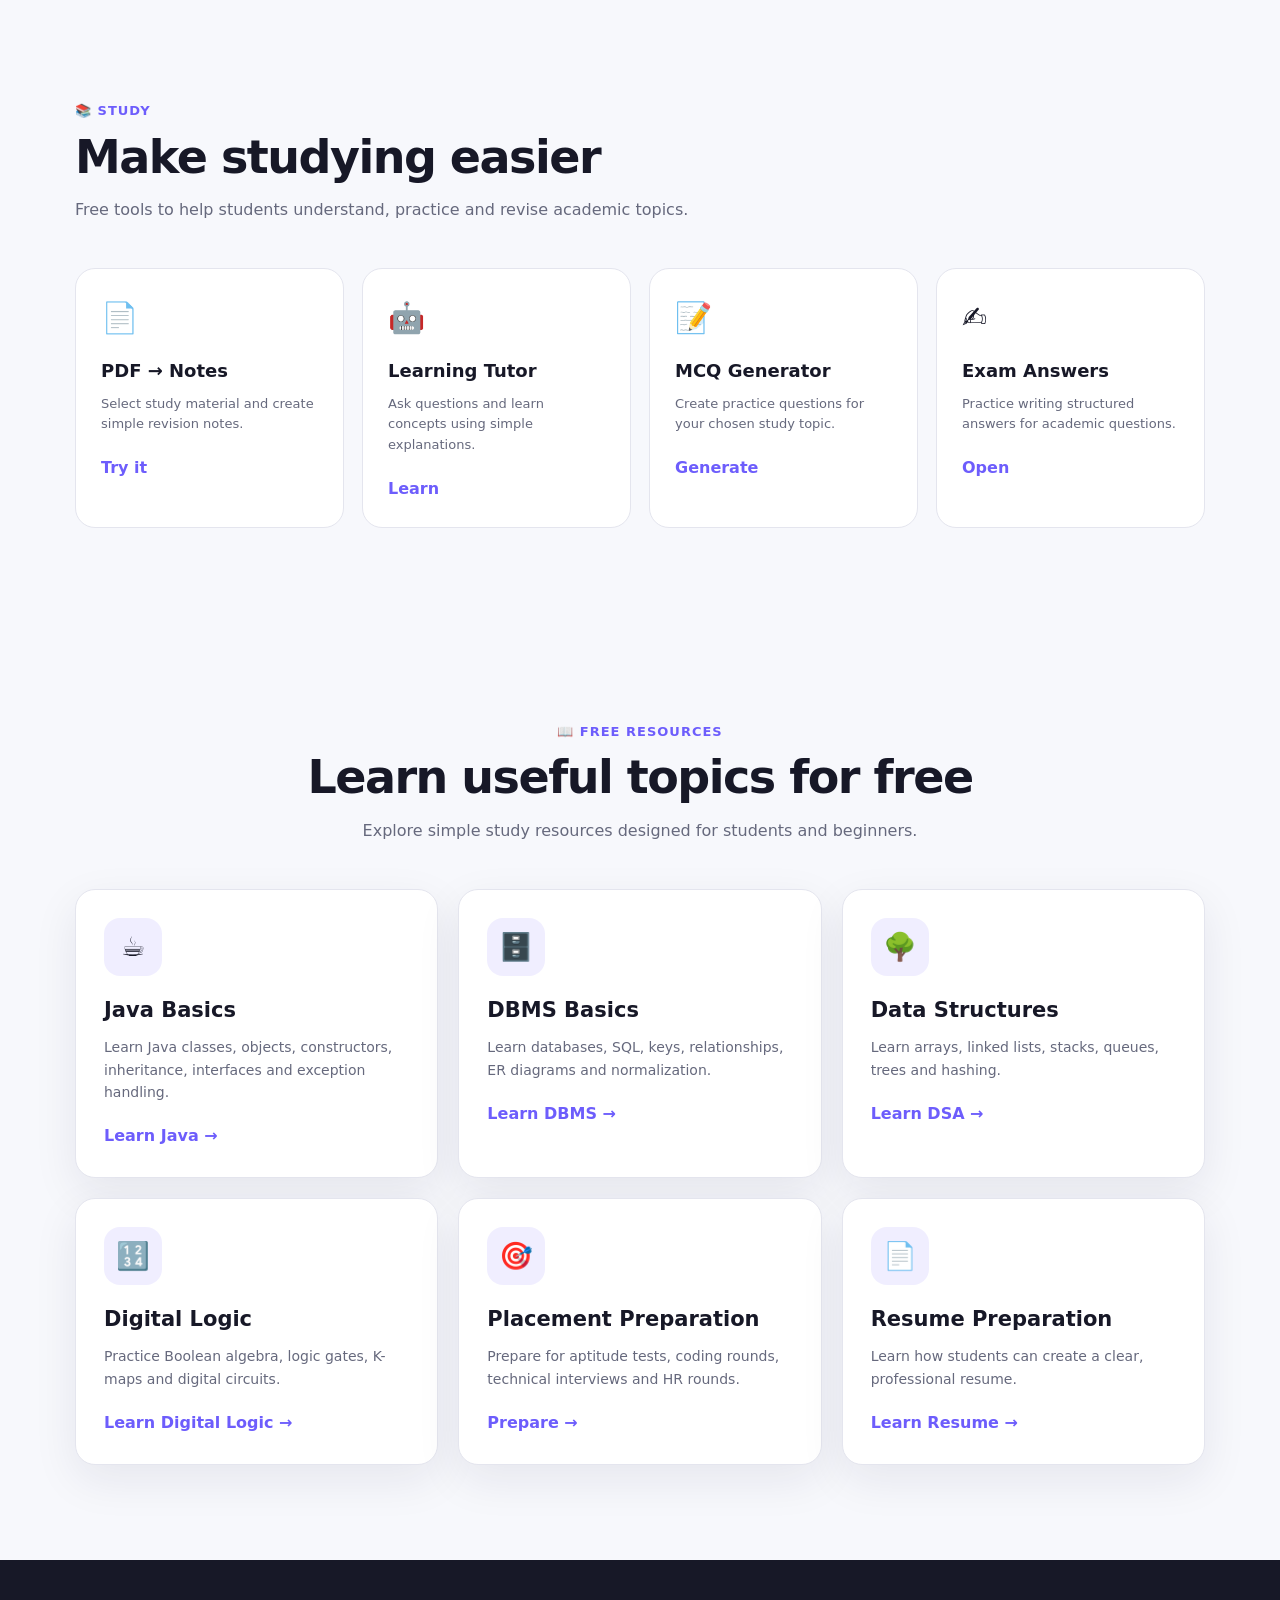
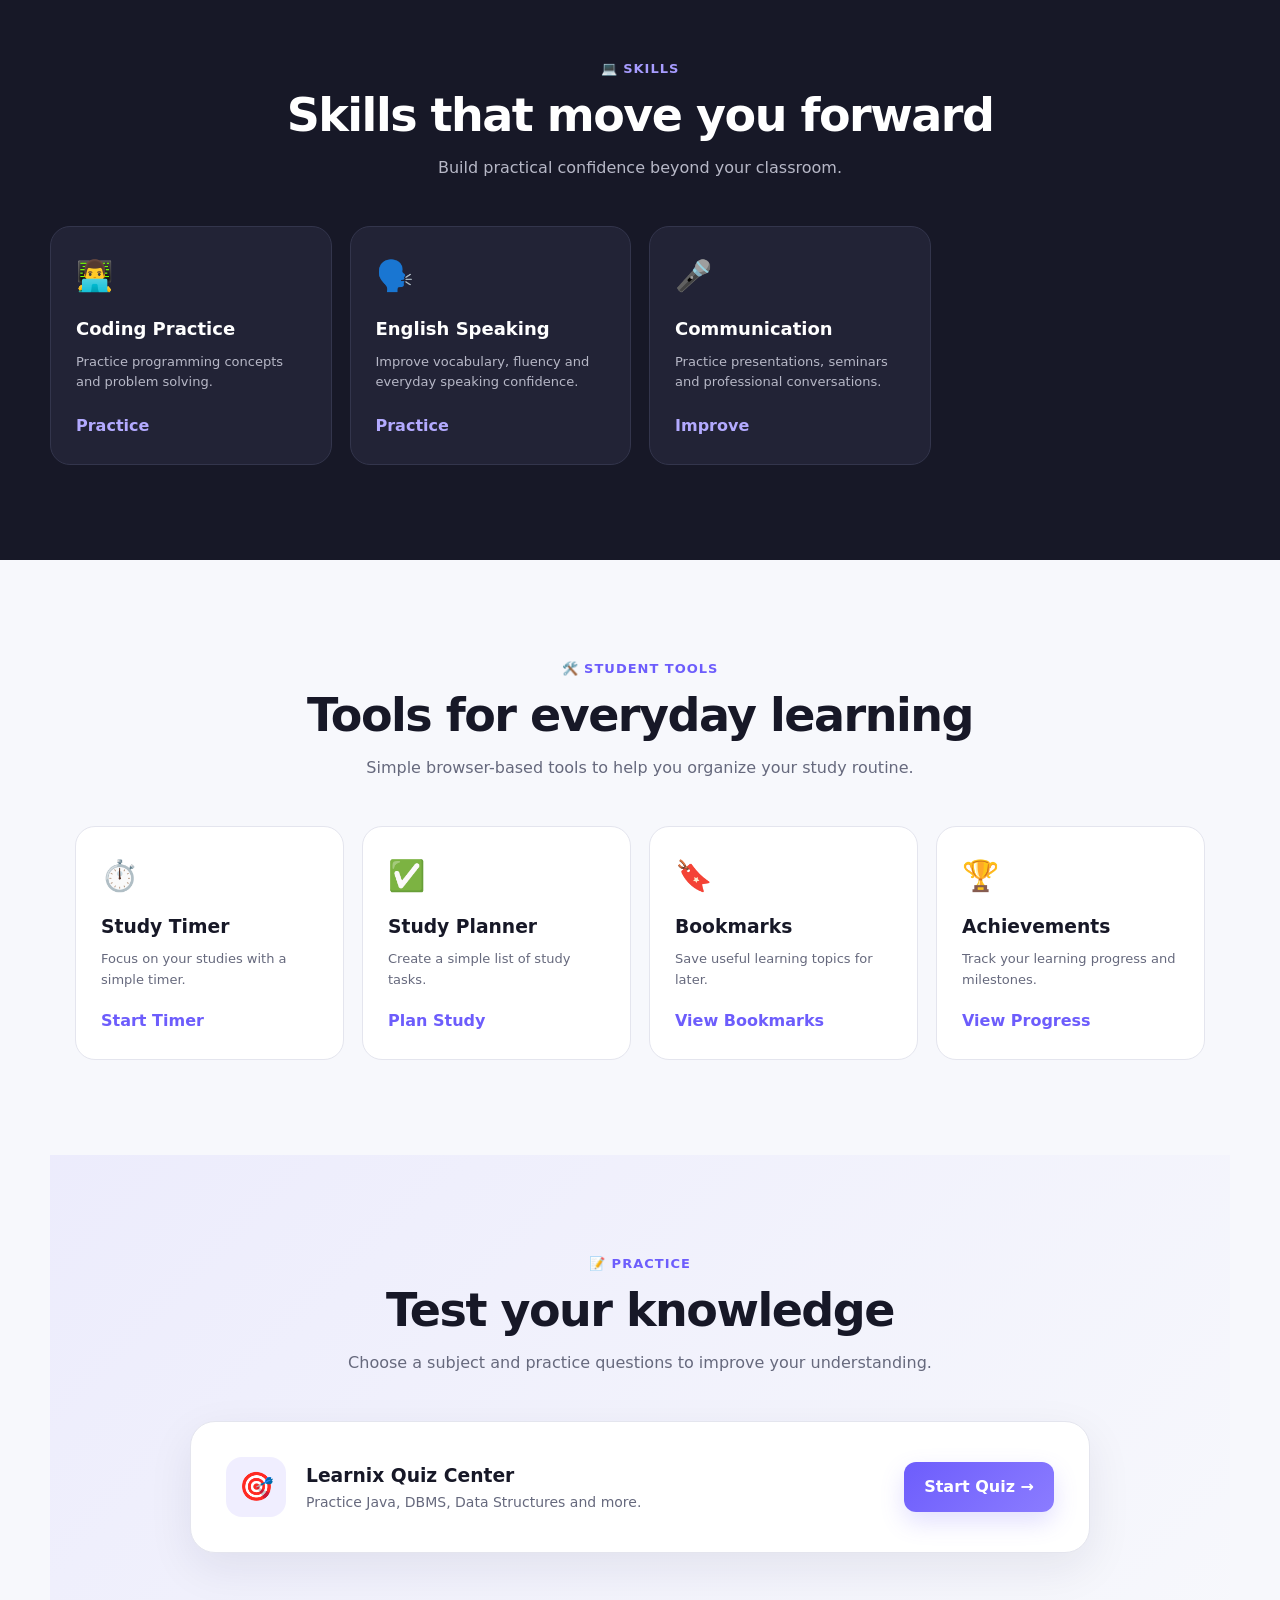
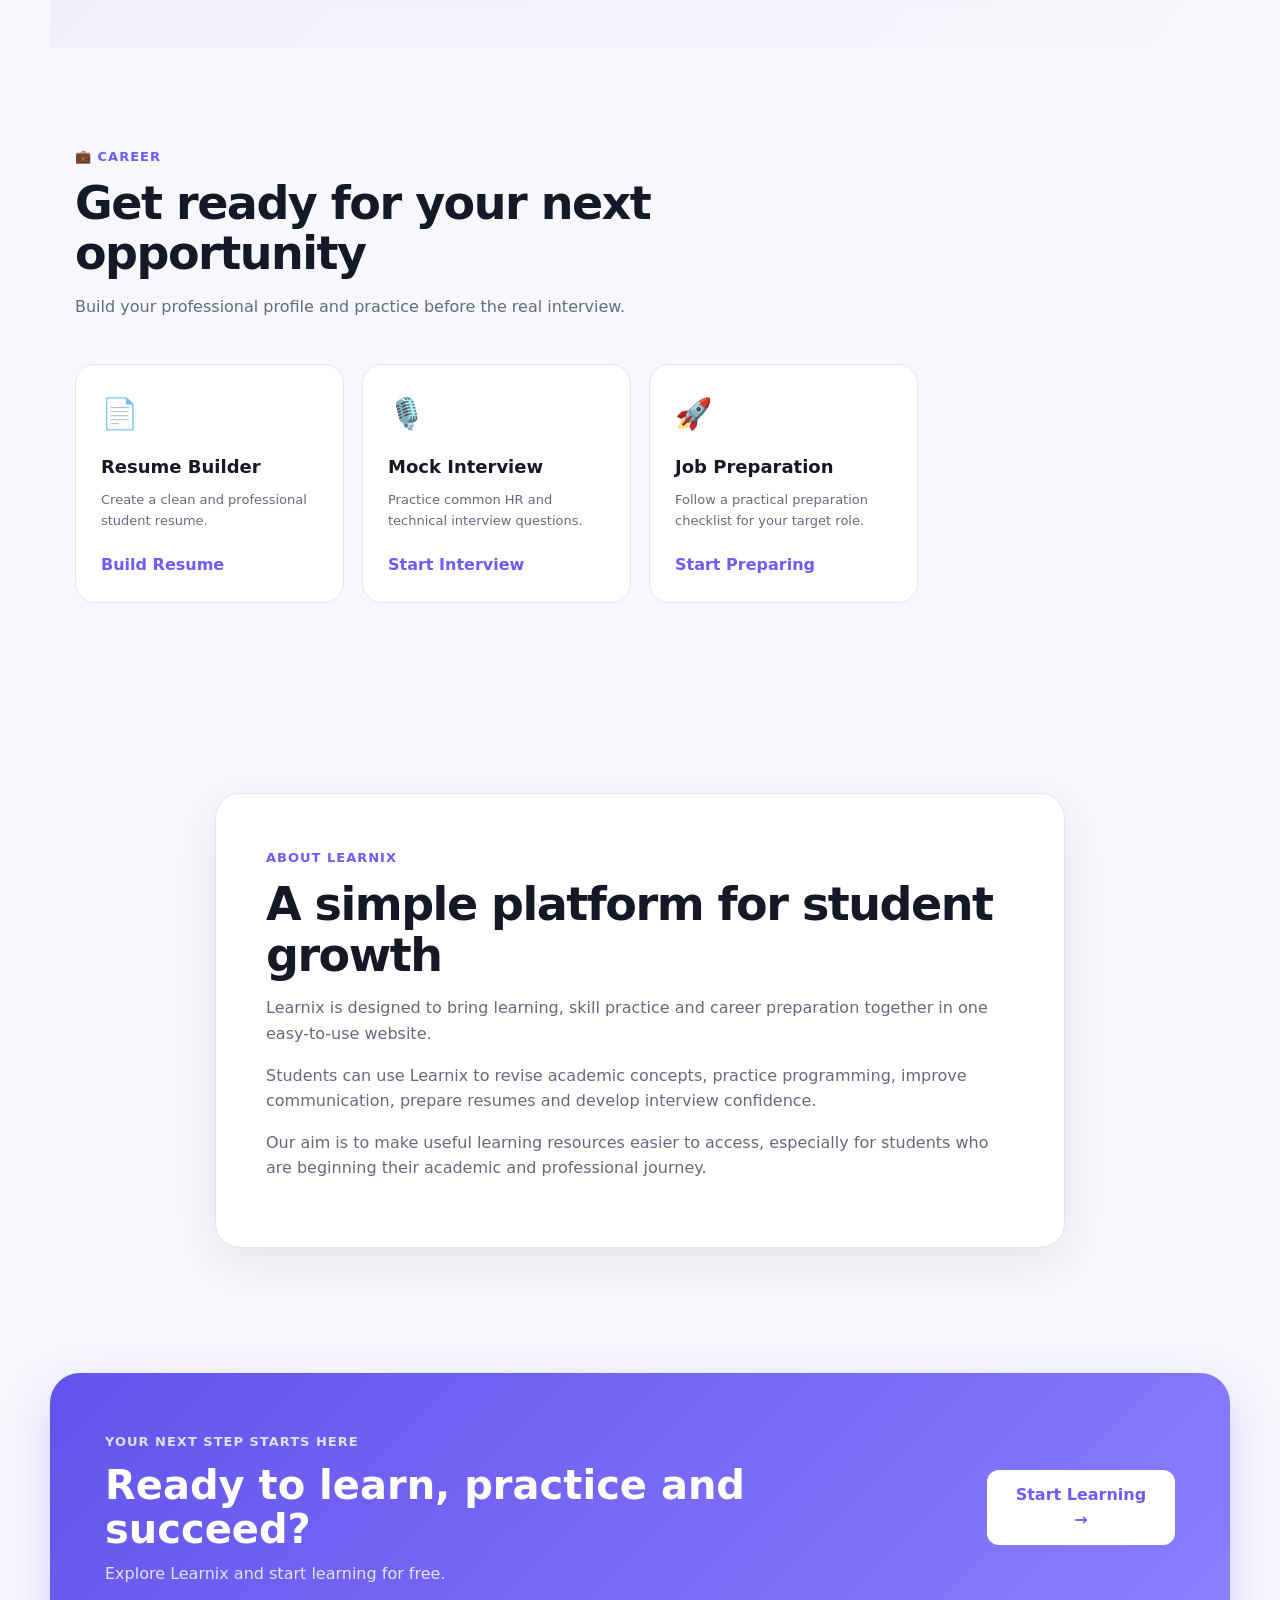
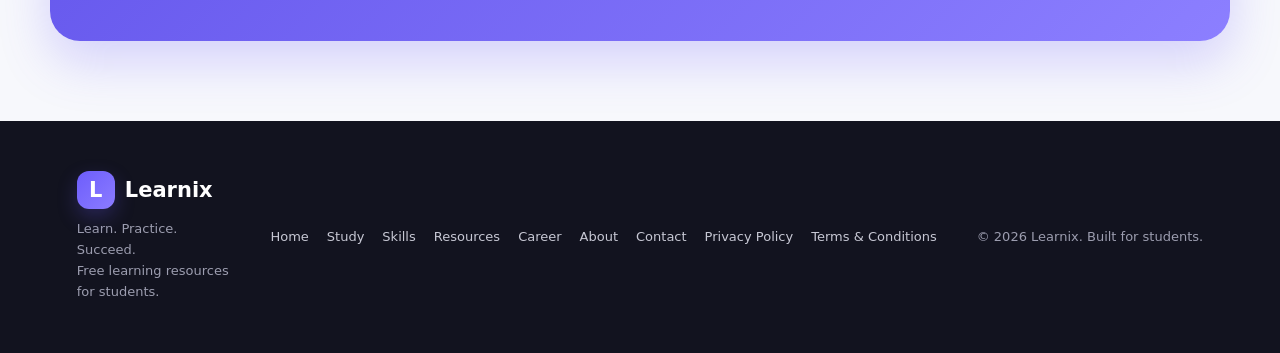
==== commit 0f17a90a: "Update index.html" ====
--- a/index.html
+++ b/index.html
@@ -34,16 +34,30 @@
 <!-- ================= NAVBAR ================= -->
 
 <header class="navbar">
-  <a
-  href="#home"
+  
+<a
+  href="index.html"
   class="brand"
-  onclick="scrollToSection('home'); return false;"
-  style="cursor:pointer; pointer-events:auto;">
-  
-  <span class="logo">L</span>
+  style="
+    position: relative;
+    z-index: 99999;
+    pointer-events: auto;
+    cursor: pointer;
+    display: flex;
+    align-items: center;
+  ">
+  <span
+    class="logo"
+    style="
+      position: relative;
+      z-index: 99999;
+      pointer-events: auto;
+    ">
+    L
+  </span>
+
   <span>Learnix</span>
-
-  </a>
+</a>
 
   <nav id="nav">
     <a href="#home">Home</a>
@@ -1015,8 +1029,6 @@
 
   </div>
 
-  </div>
-
 
   <p class="copyright">
     © 2026 Learnix. Built for students.
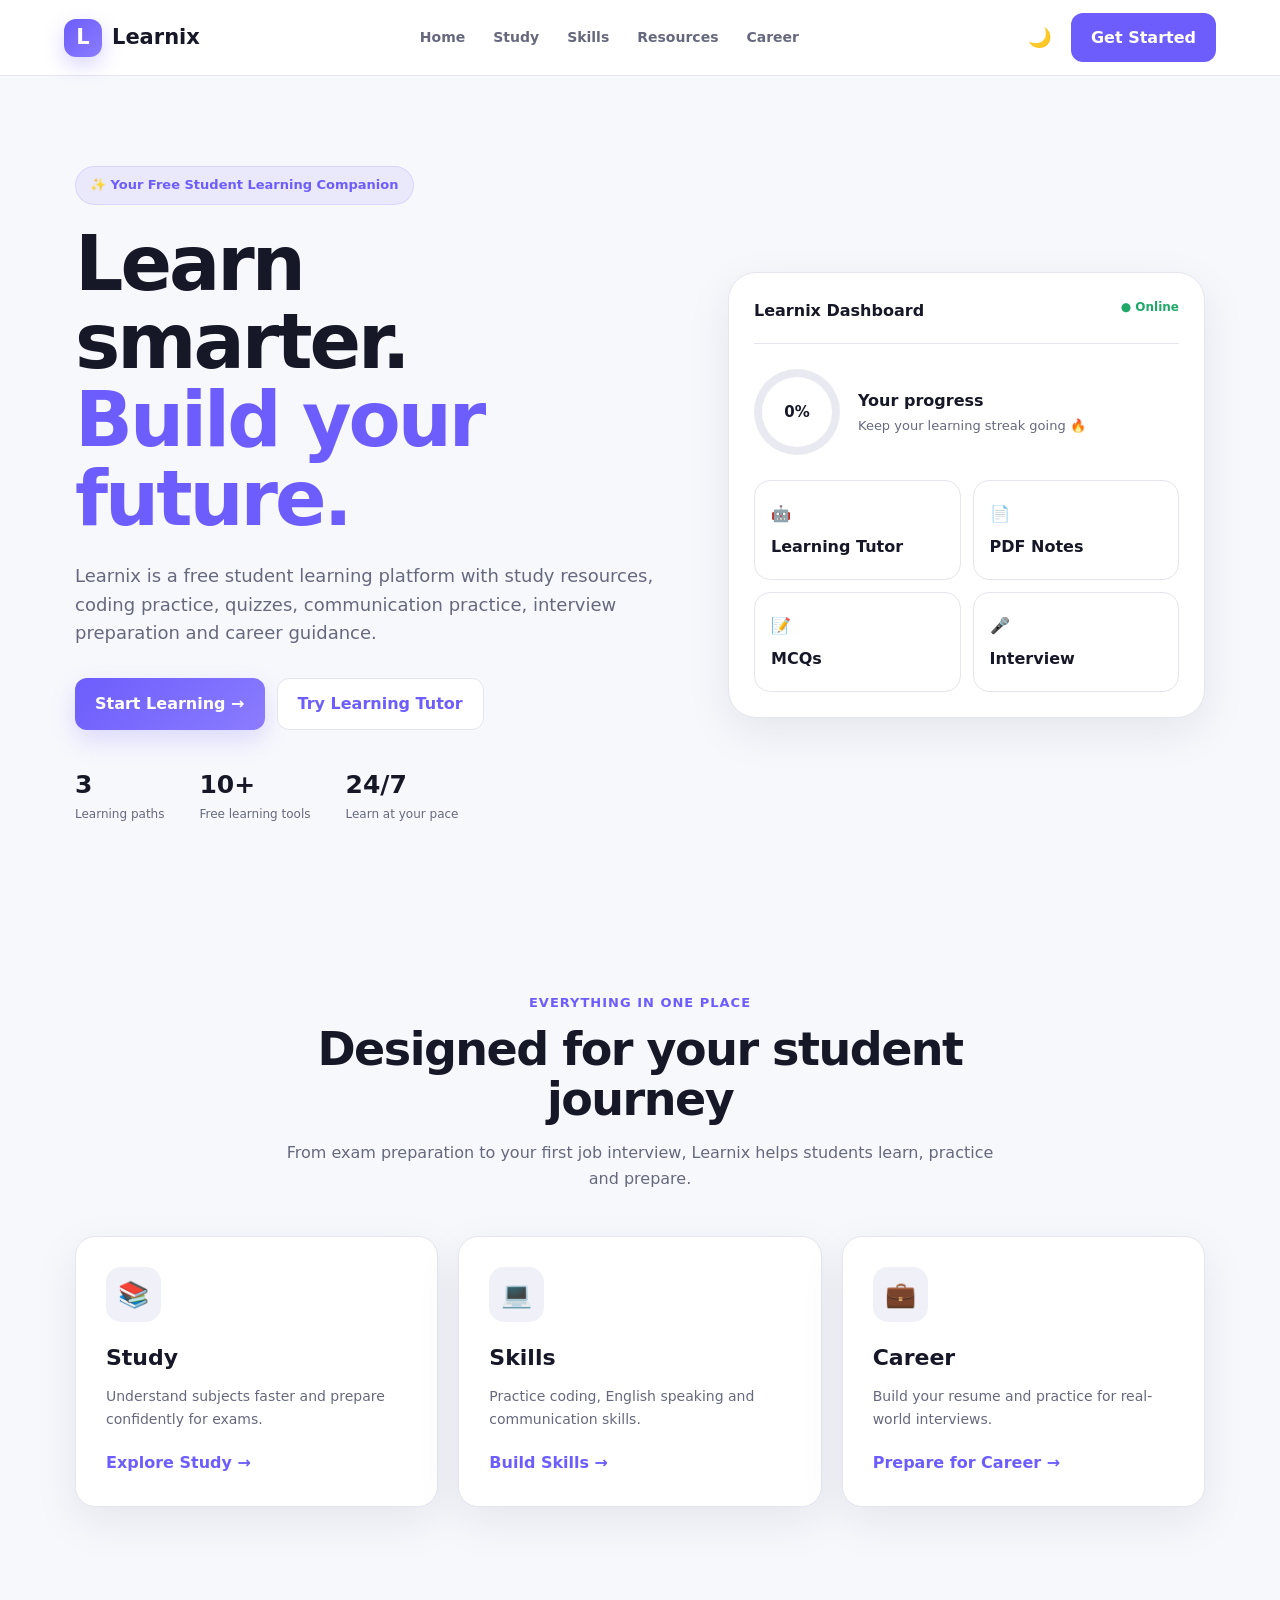
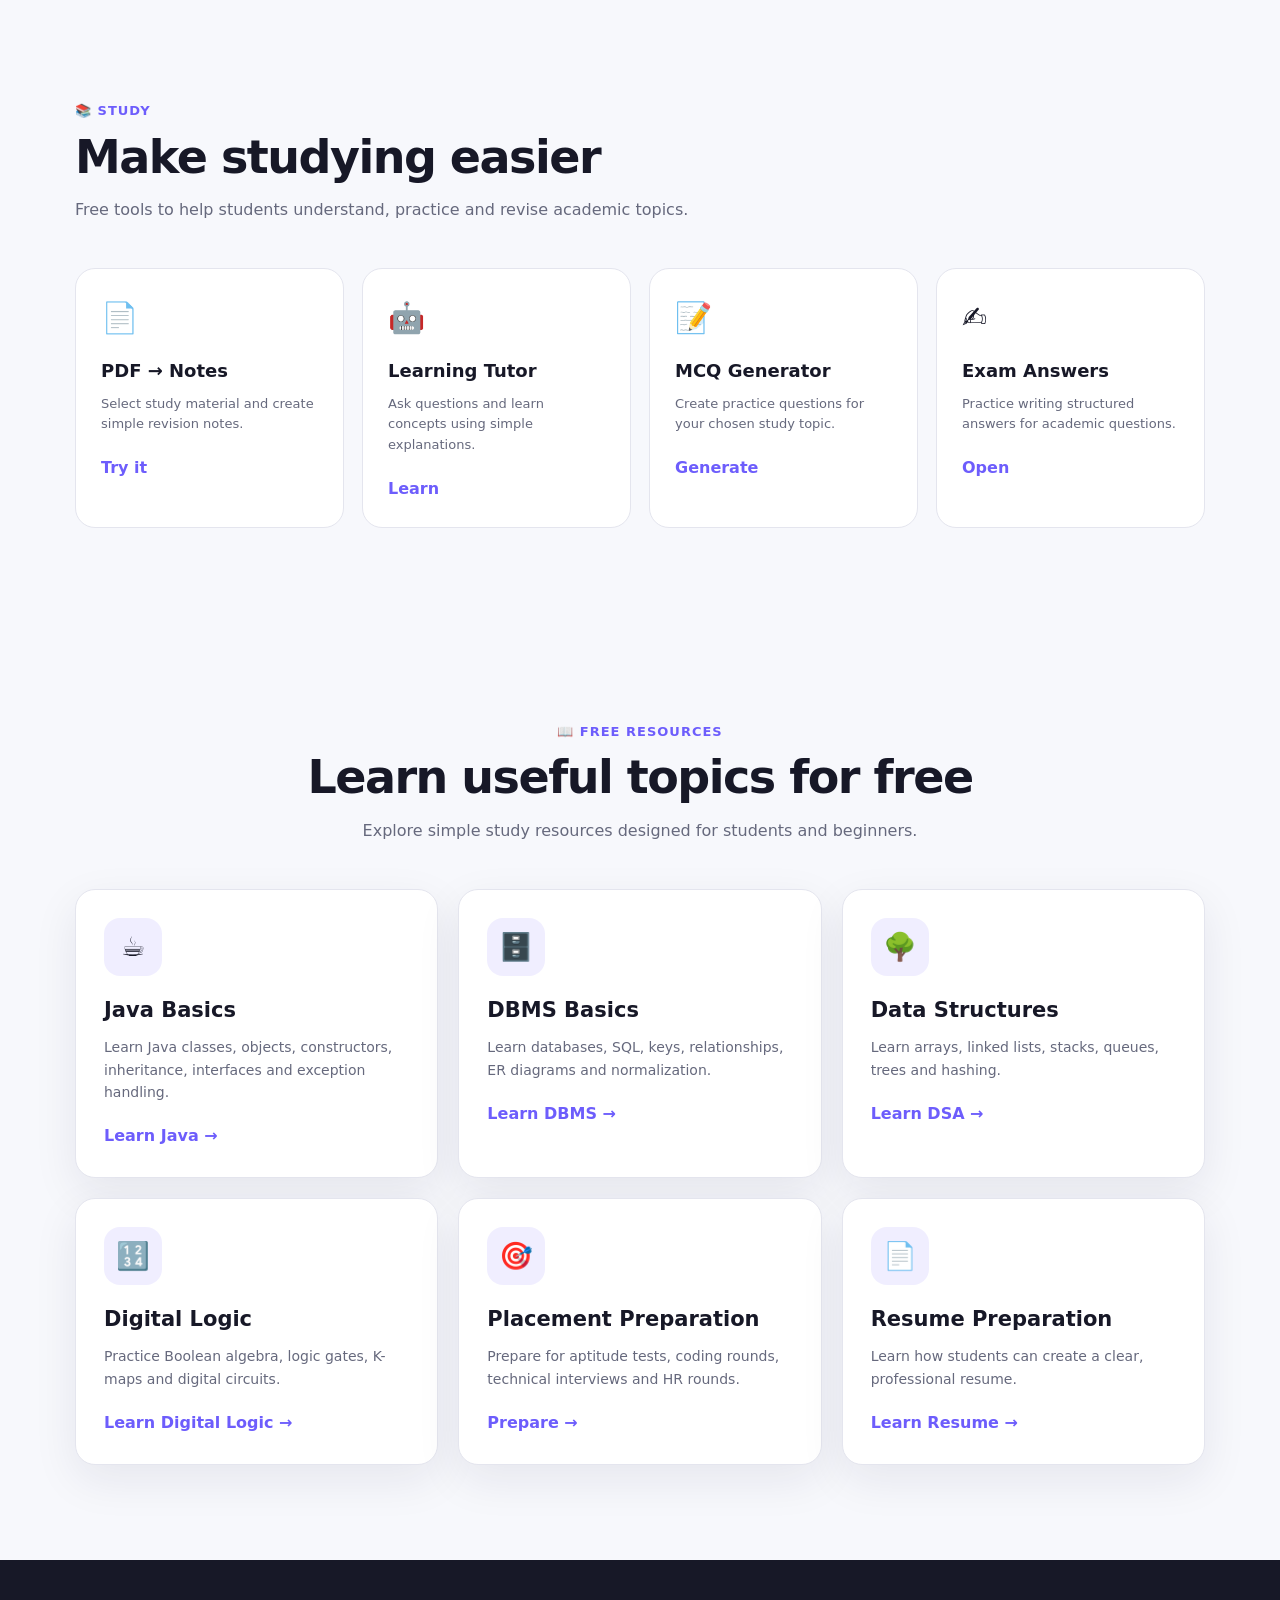
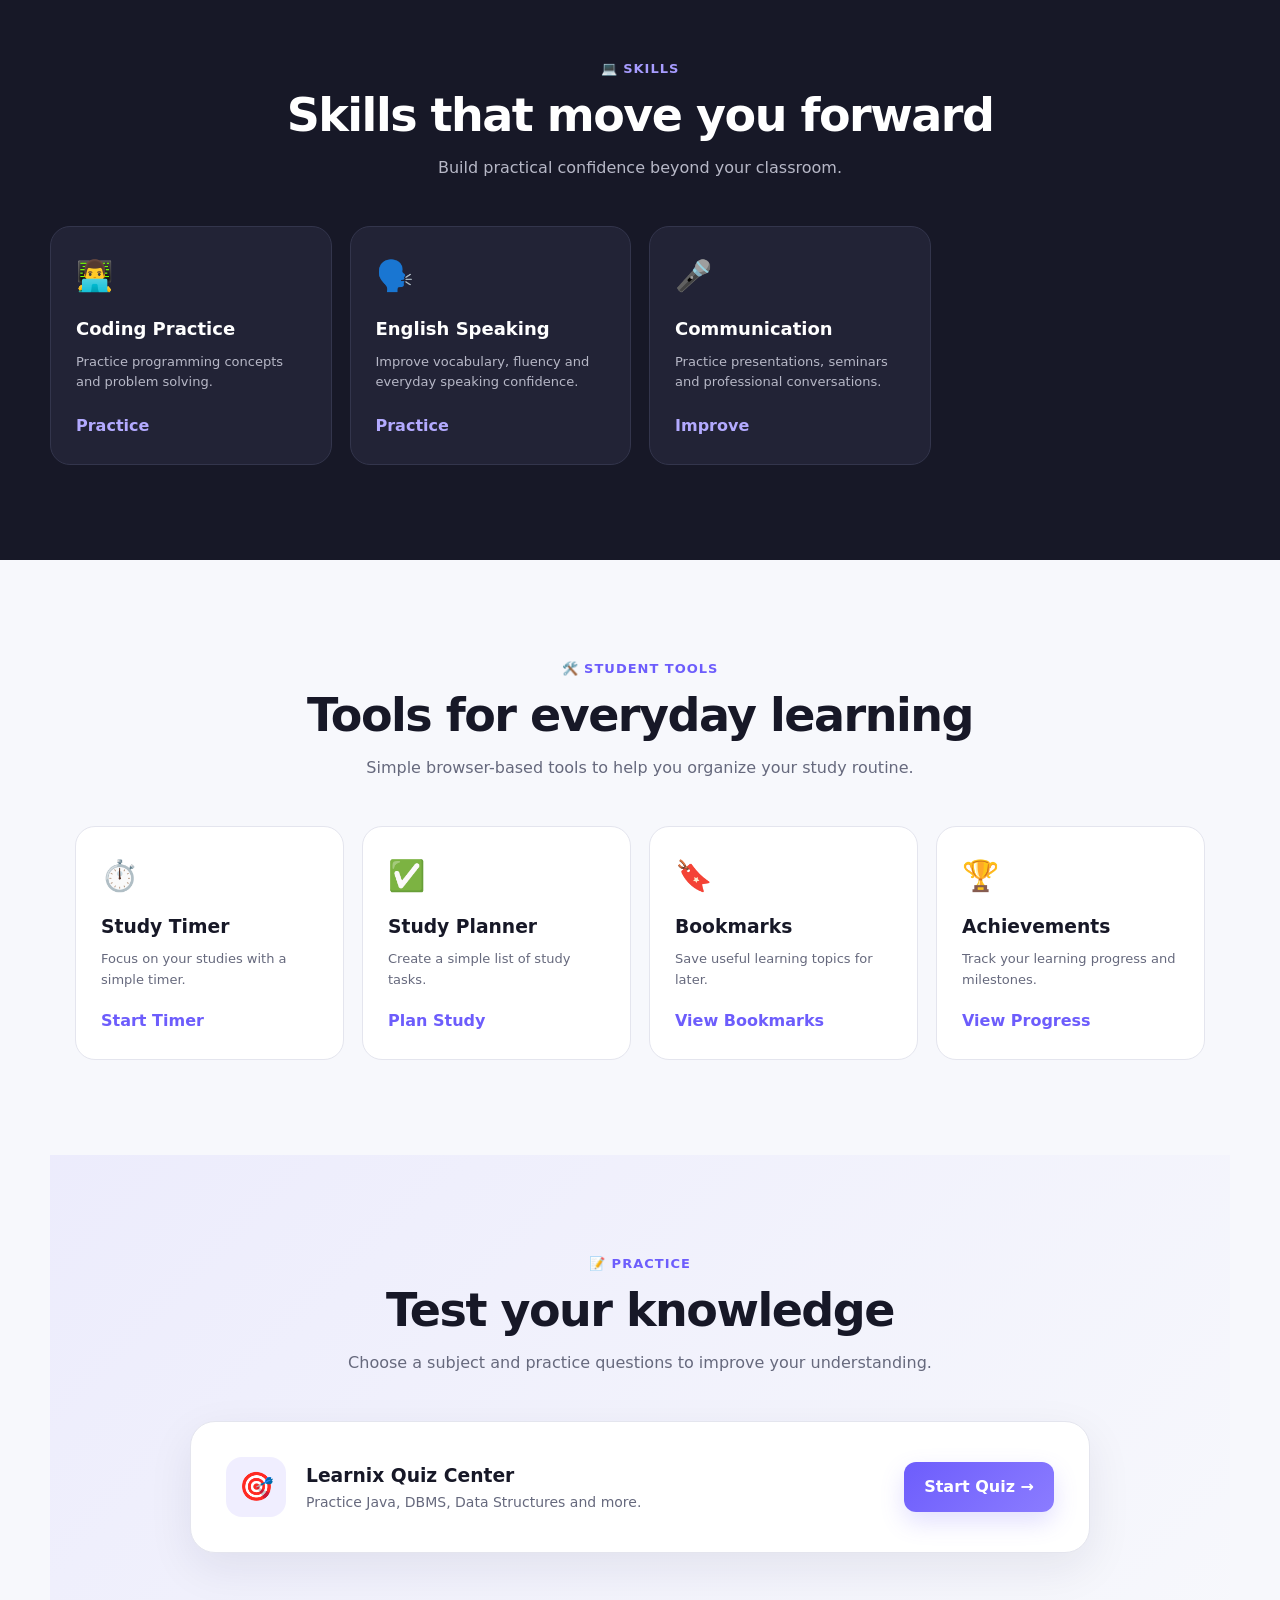
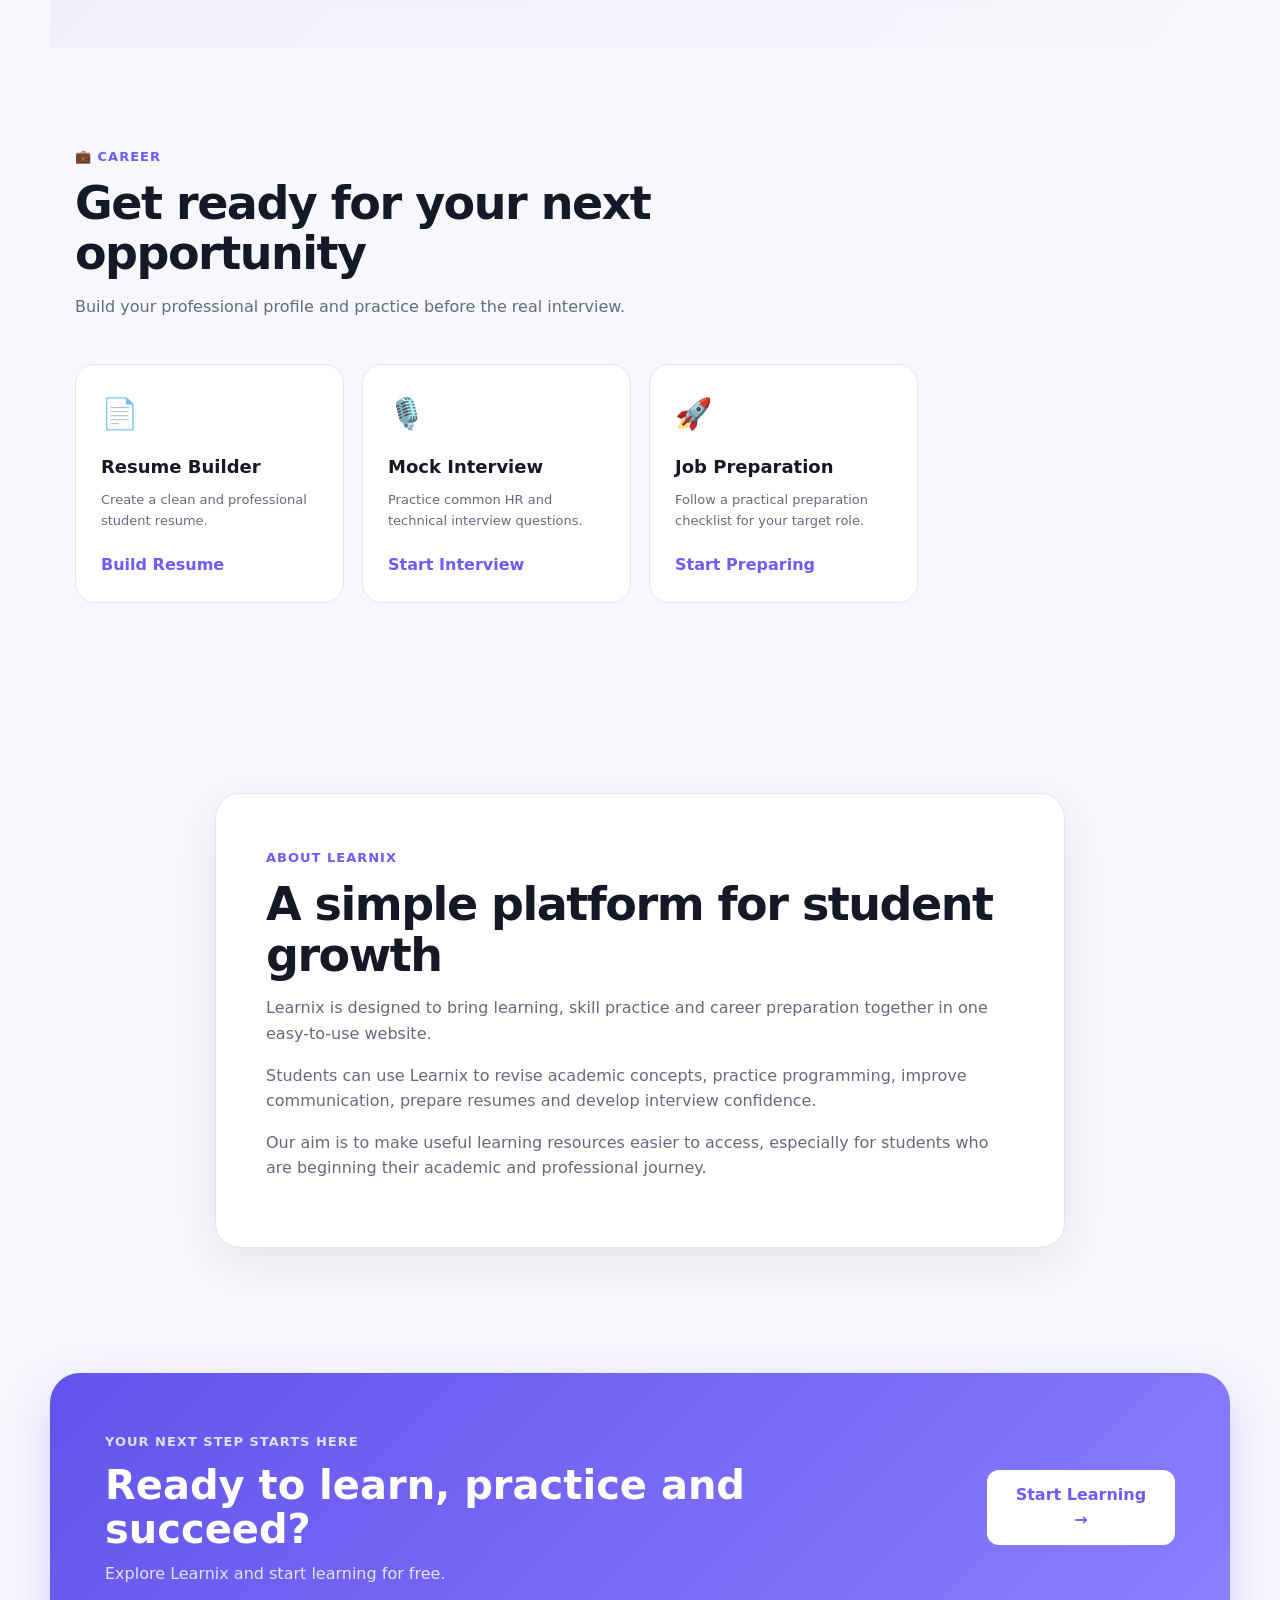
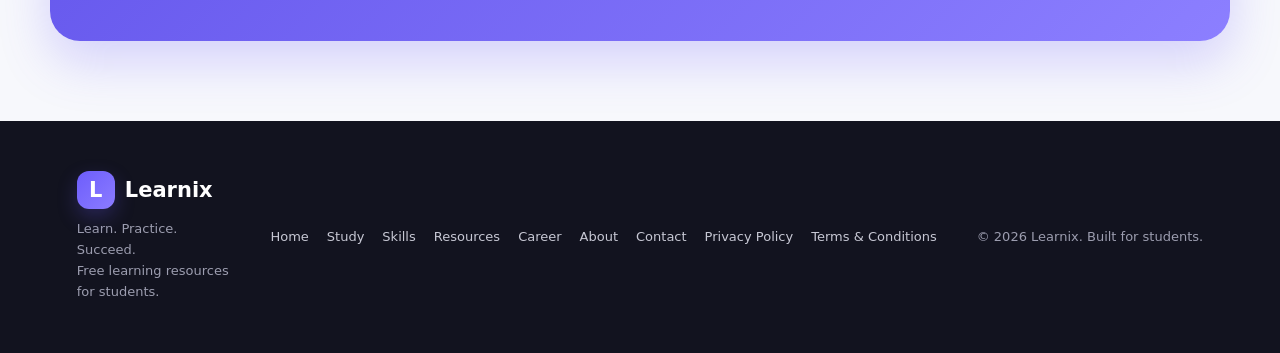
==== commit 288fe80f: "Update index.html" ====
--- a/index.html
+++ b/index.html
@@ -32,32 +32,13 @@
 <body>
 
 <!-- ================= NAVBAR ================= -->
-
 <header class="navbar">
-  
-<a
-  href="index.html"
-  class="brand"
-  style="
-    position: relative;
-    z-index: 99999;
-    pointer-events: auto;
-    cursor: pointer;
-    display: flex;
-    align-items: center;
-  ">
-  <span
-    class="logo"
-    style="
-      position: relative;
-      z-index: 99999;
-      pointer-events: auto;
-    ">
-    L
-  </span>
-
+
+<a href="index.html" class="brand">
+  <span class="logo">L</span>
   <span>Learnix</span>
 </a>
+  
 
   <nav id="nav">
     <a href="#home">Home</a>
--- a/style.css
+++ b/style.css
@@ -1489,12 +1489,44 @@
 
 .resume-preview h3 {
   padding-bottom: 5px;
-
-  margin-top: 18px;
-
-  border-bottom: 1px solid #ddd;
-}
-
+}
+
+@media (max-width: 768px) {
+
+  .quick-grid {
+    grid-template-columns: 1fr;
+  }
+
+  .progress-box {
+    align-items: flex-start;
+  }
+
+  .cta {
+    margin: 20px 18px 60px;
+    padding: 35px 25px;
+    flex-direction: column;
+    align-items: flex-start;
+  }
+
+  footer {
+    padding: 40px 20px;
+    grid-template-columns: 1fr;
+    gap: 25px;
+  }
+
+  .copyright {
+    text-align: left;
+  }
+
+  .modal-box {
+    padding: 25px;
+    max-height: 90vh;
+  }
+
+  .planner-form {
+    flex-direction: column;
+  }
+}
 
 /* ============================
    NOTIFICATIONS
